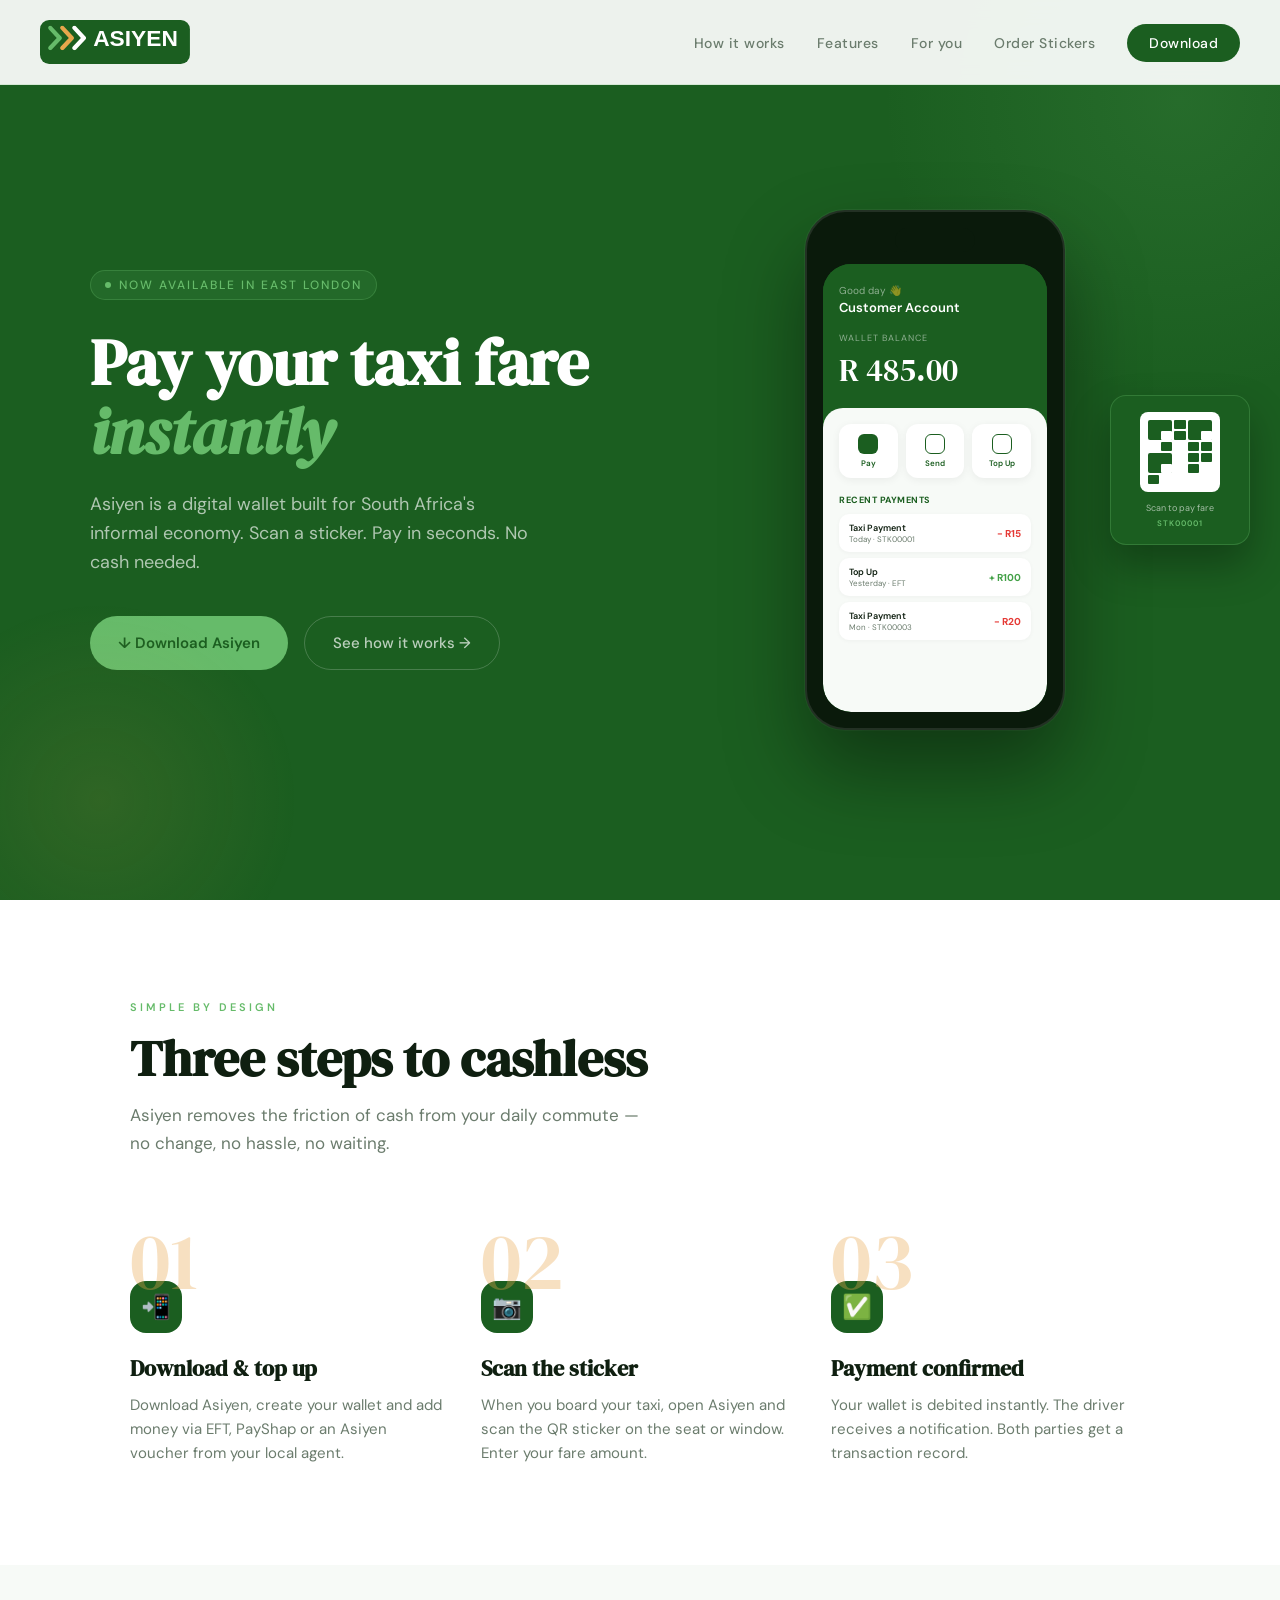
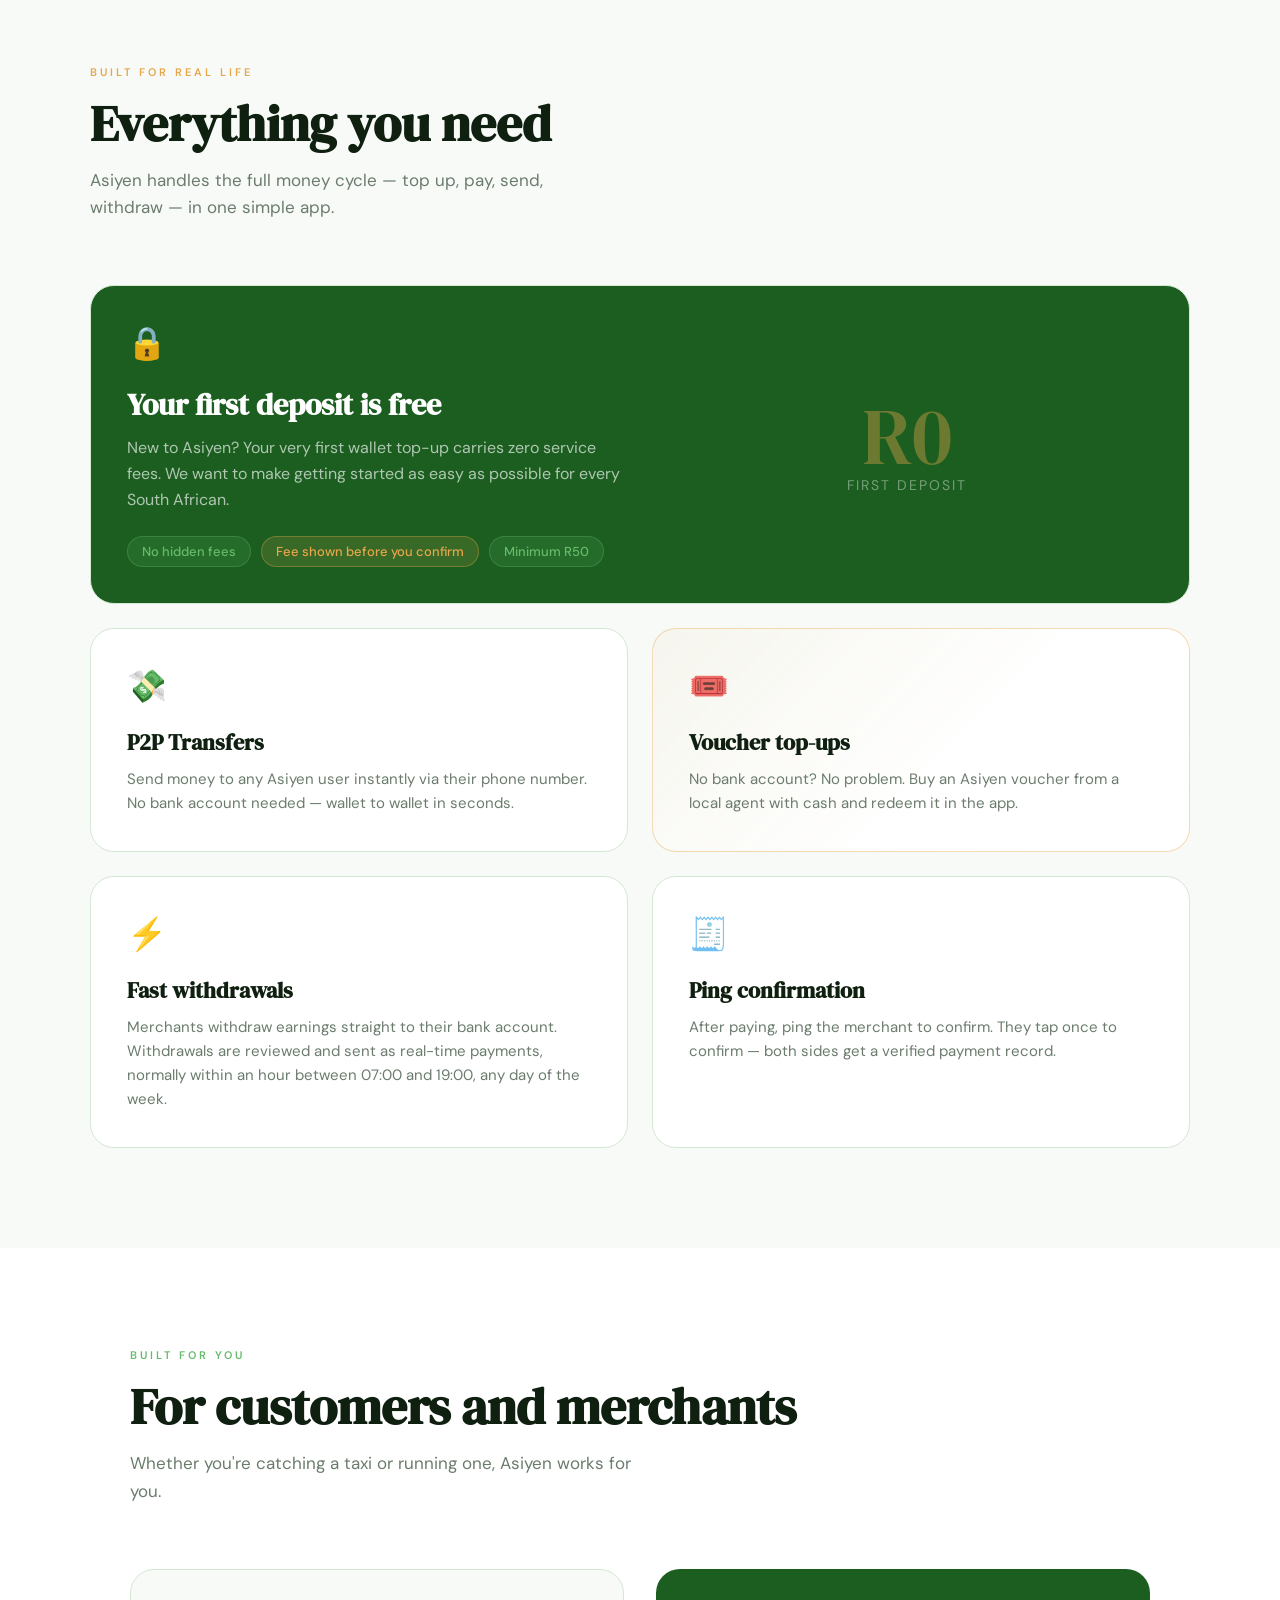
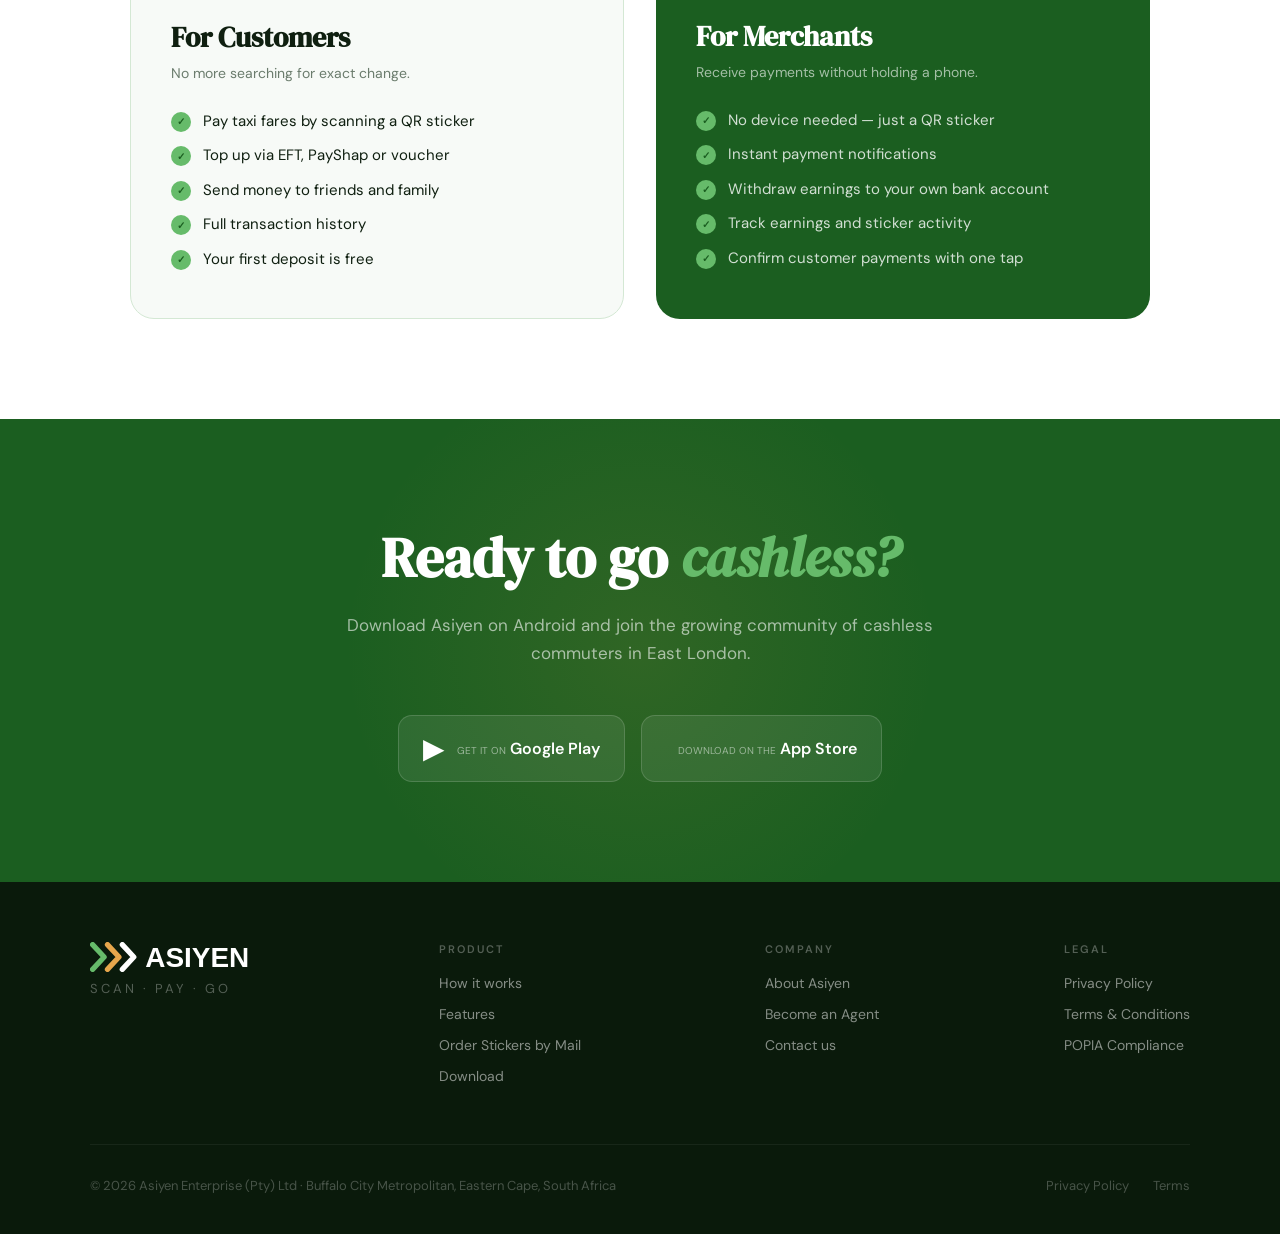
==== index.html @ 2a474d5e "Site logo matches the sticker and app Open round-capped chevrons in light green, gold, white, then A" ====
<!DOCTYPE html>
<html lang="en">
<head>
  <meta charset="UTF-8"/>
  <meta name="viewport" content="width=device-width, initial-scale=1.0"/>
  <title>Asiyen — Scan. Pay. Go.</title>
  <meta name="description" content="Asiyen is a digital wallet for South Africa's informal economy. Pay your taxi fare instantly by scanning a QR sticker. No cash needed."/>
  <link rel="preconnect" href="https://fonts.googleapis.com"/>
  <link href="https://fonts.googleapis.com/css2?family=DM+Serif+Display:ital@0;1&family=DM+Sans:wght@300;400;500;600&display=swap" rel="stylesheet"/>
  <style>
    :root {
      --dark: #1B5E20;
      --light: #66BB6A;
      --gold: #E7A64C;
      --white: #ffffff;
      --off: #f7faf7;
      --ink: #0f1f10;
      --muted: #6b7c6d;
      --border: #d4e8d4;
    }

    *, *::before, *::after { box-sizing: border-box; margin: 0; padding: 0; }

    html { scroll-behavior: smooth; }

    body {
      font-family: 'DM Sans', sans-serif;
      background: var(--white);
      color: var(--ink);
      overflow-x: hidden;
    }

    nav {
      position: fixed;
      top: 0; left: 0; right: 0;
      z-index: 100;
      padding: 20px 40px;
      display: flex;
      align-items: center;
      justify-content: space-between;
      background: rgba(255,255,255,0.92);
      backdrop-filter: blur(12px);
      border-bottom: 1px solid var(--border);
    }

    .nav-logo {
      display: flex;
      align-items: center;
      gap: 12px;
      text-decoration: none;
    }

    /* The Asiyen mark (#asiyen-mark below), drawn to the sticker's
       proportions in units of cap height x100: stroke 26.1, chevron 123.6
       high, arm 57.7, step 74.2, gap 57; light green, gold, white; bold,
       no letter spacing. The same numbers as the app's AsiyenWordmark
       (lib/widgets/asiyen_wordmark.dart): change all three together. On the
       white nav it sits on the sticker's dark green. */
    .nav-mark {
      height: 44px;
      width: auto;
      display: block;
    }

    .footer-mark {
      height: 30px;
      width: auto;
      display: block;
      margin-bottom: 4px;
    }

    .nav-links {
      display: flex;
      gap: 32px;
      list-style: none;
    }

    .nav-links a {
      text-decoration: none;
      color: var(--muted);
      font-size: 14px;
      font-weight: 500;
      letter-spacing: 0.5px;
      transition: color 0.2s;
    }

    .nav-links a:hover { color: var(--dark); }

    .nav-cta {
      background: var(--dark);
      color: var(--white) !important;
      padding: 10px 22px;
      border-radius: 100px;
      font-weight: 500 !important;
    }

    .nav-cta:hover { background: var(--light); color: var(--dark) !important; }

    .hero {
      min-height: 100vh;
      display: flex;
      align-items: center;
      padding: 120px 40px 80px;
      background: var(--dark);
      position: relative;
      overflow: hidden;
    }

    .hero::before {
      content: '';
      position: absolute;
      top: -200px; right: -200px;
      width: 600px; height: 600px;
      border-radius: 50%;
      background: radial-gradient(circle, rgba(102,187,106,0.15) 0%, transparent 70%);
      pointer-events: none;
    }

    .hero::after {
      content: '';
      position: absolute;
      bottom: -100px; left: -100px;
      width: 400px; height: 400px;
      border-radius: 50%;
      background: radial-gradient(circle, rgba(231,166,76,0.10) 0%, transparent 70%);
      pointer-events: none;
    }

    .hero-inner {
      max-width: 1100px;
      margin: 0 auto;
      display: grid;
      grid-template-columns: 1fr 1fr;
      gap: 80px;
      align-items: center;
    }

    .hero-tag {
      display: inline-flex;
      align-items: center;
      gap: 8px;
      background: rgba(102,187,106,0.12);
      border: 1px solid rgba(102,187,106,0.3);
      padding: 6px 14px;
      border-radius: 100px;
      font-size: 12px;
      font-weight: 500;
      letter-spacing: 2px;
      color: var(--light);
      margin-bottom: 28px;
      text-transform: uppercase;
    }

    .hero-tag::before {
      content: '';
      width: 6px; height: 6px;
      border-radius: 50%;
      background: var(--light);
      animation: pulse 2s infinite;
    }

    @keyframes pulse {
      0%, 100% { opacity: 1; transform: scale(1); }
      50% { opacity: 0.5; transform: scale(0.8); }
    }

    .hero h1 {
      font-family: 'DM Serif Display', serif;
      font-size: clamp(42px, 5vw, 68px);
      line-height: 1.08;
      color: var(--white);
      margin-bottom: 24px;
    }

    .hero h1 em {
      font-style: italic;
      color: var(--light);
    }

    .hero-sub {
      font-size: 18px;
      line-height: 1.6;
      color: rgba(255,255,255,0.65);
      margin-bottom: 40px;
      max-width: 440px;
    }

    .hero-actions {
      display: flex;
      gap: 16px;
      flex-wrap: wrap;
    }

    .btn-primary {
      display: inline-flex;
      align-items: center;
      gap: 10px;
      background: var(--light);
      color: var(--dark);
      padding: 16px 28px;
      border-radius: 100px;
      font-weight: 600;
      font-size: 15px;
      text-decoration: none;
      transition: transform 0.2s, box-shadow 0.2s;
    }

    .btn-primary:hover {
      transform: translateY(-2px);
      box-shadow: 0 8px 24px rgba(102,187,106,0.3);
    }

    .btn-secondary {
      display: inline-flex;
      align-items: center;
      gap: 10px;
      background: transparent;
      color: rgba(255,255,255,0.7);
      padding: 16px 28px;
      border-radius: 100px;
      font-weight: 500;
      font-size: 15px;
      text-decoration: none;
      border: 1px solid rgba(255,255,255,0.2);
      transition: border-color 0.2s, color 0.2s;
    }

    .btn-secondary:hover {
      border-color: rgba(255,255,255,0.5);
      color: white;
    }

    .hero-visual {
      display: flex;
      justify-content: center;
      align-items: center;
      position: relative;
    }

    .phone-frame {
      width: 260px;
      height: 520px;
      background: #0a1a0b;
      border-radius: 40px;
      border: 2px solid rgba(255,255,255,0.1);
      padding: 16px;
      position: relative;
      box-shadow: 0 40px 80px rgba(0,0,0,0.4), 0 0 0 1px rgba(255,255,255,0.05);
    }

    .phone-notch {
      width: 80px; height: 24px;
      background: #0a1a0b;
      border-radius: 12px;
      margin: 0 auto 12px;
    }

    .phone-screen {
      background: var(--dark);
      border-radius: 28px;
      height: calc(100% - 36px);
      overflow: hidden;
      display: flex;
      flex-direction: column;
    }

    .phone-header {
      background: var(--dark);
      padding: 20px 16px 16px;
    }

    .phone-greeting {
      font-size: 10px;
      color: rgba(255,255,255,0.5);
      margin-bottom: 2px;
    }

    .phone-name {
      font-size: 13px;
      color: white;
      font-weight: 600;
      margin-bottom: 16px;
    }

    .phone-balance-label {
      font-size: 9px;
      color: rgba(255,255,255,0.5);
      letter-spacing: 1px;
      margin-bottom: 4px;
    }

    .phone-balance {
      font-family: 'DM Serif Display', serif;
      font-size: 32px;
      color: white;
    }

    .phone-body {
      flex: 1;
      background: #f7faf7;
      padding: 16px;
      border-radius: 20px 20px 28px 28px;
    }

    .phone-buttons {
      display: grid;
      grid-template-columns: 1fr 1fr 1fr;
      gap: 8px;
      margin-bottom: 16px;
    }

    .phone-btn {
      background: white;
      border-radius: 12px;
      padding: 10px 6px;
      text-align: center;
      font-size: 8px;
      font-weight: 600;
      color: var(--dark);
      box-shadow: 0 2px 8px rgba(0,0,0,0.06);
    }

    .phone-btn-icon {
      width: 20px; height: 20px;
      background: var(--dark);
      border-radius: 6px;
      margin: 0 auto 4px;
    }

    .phone-btn:first-child .phone-btn-icon { background: var(--dark); }
    .phone-btn:not(:first-child) .phone-btn-icon { background: white; border: 1.5px solid var(--dark); }

    .phone-tx-label {
      font-size: 9px;
      font-weight: 700;
      color: var(--dark);
      margin-bottom: 8px;
      letter-spacing: 0.5px;
    }

    .phone-tx {
      background: white;
      border-radius: 10px;
      padding: 8px 10px;
      display: flex;
      justify-content: space-between;
      align-items: center;
      margin-bottom: 6px;
      box-shadow: 0 1px 4px rgba(0,0,0,0.04);
    }

    .phone-tx-info { font-size: 8px; color: var(--muted); }
    .phone-tx-name { font-size: 9px; font-weight: 600; color: var(--ink); }
    .phone-tx-amount { font-size: 10px; font-weight: 700; }
    .phone-tx-amount.neg { color: #e53935; }
    .phone-tx-amount.pos { color: #43a047; }

    .sticker-card {
      position: absolute;
      right: -60px;
      top: 50%;
      transform: translateY(-50%);
      background: var(--dark);
      border-radius: 16px;
      padding: 16px;
      width: 140px;
      box-shadow: 0 20px 40px rgba(0,0,0,0.3);
      border: 1px solid rgba(102,187,106,0.3);
    }

    .sticker-qr {
      width: 80px; height: 80px;
      background: white;
      border-radius: 8px;
      margin: 0 auto 10px;
      display: grid;
      grid-template-columns: repeat(5,1fr);
      gap: 2px;
      padding: 8px;
    }

    .qr-cell {
      border-radius: 1px;
    }

    .sticker-label {
      font-size: 9px;
      color: rgba(255,255,255,0.6);
      text-align: center;
      margin-bottom: 4px;
    }

    .sticker-serial {
      font-size: 8px;
      color: var(--light);
      text-align: center;
      font-weight: 600;
      letter-spacing: 1px;
    }

    .section {
      padding: 100px 40px;
      max-width: 1100px;
      margin: 0 auto;
    }

    .section-tag {
      font-size: 11px;
      font-weight: 600;
      letter-spacing: 3px;
      text-transform: uppercase;
      color: var(--light);
      margin-bottom: 16px;
    }

    .section-tag.gold { color: var(--gold); }

    .section-title {
      font-family: 'DM Serif Display', serif;
      font-size: clamp(32px, 4vw, 52px);
      line-height: 1.1;
      color: var(--ink);
      margin-bottom: 16px;
    }

    .section-sub {
      font-size: 17px;
      color: var(--muted);
      max-width: 520px;
      line-height: 1.6;
      margin-bottom: 64px;
    }

    .steps {
      display: grid;
      grid-template-columns: repeat(3, 1fr);
      gap: 32px;
    }

    .step {
      position: relative;
    }

    .step-number {
      font-family: 'DM Serif Display', serif;
      font-size: 80px;
      color: rgba(231,166,76,0.35);
      line-height: 1;
      margin-bottom: -20px;
    }

    .step-icon {
      width: 52px; height: 52px;
      background: var(--dark);
      border-radius: 16px;
      display: flex;
      align-items: center;
      justify-content: center;
      margin-bottom: 20px;
      font-size: 24px;
    }

    .step h3 {
      font-family: 'DM Serif Display', serif;
      font-size: 22px;
      color: var(--ink);
      margin-bottom: 10px;
    }

    .step p {
      font-size: 15px;
      color: var(--muted);
      line-height: 1.6;
    }

    .features-section {
      background: var(--off);
      padding: 100px 40px;
    }

    .features-inner {
      max-width: 1100px;
      margin: 0 auto;
    }

    .features-grid {
      display: grid;
      grid-template-columns: 1fr 1fr;
      gap: 24px;
    }

    .feature-card {
      background: white;
      border-radius: 24px;
      padding: 36px;
      border: 1px solid var(--border);
      transition: transform 0.2s, box-shadow 0.2s;
    }

    .feature-card:hover {
      transform: translateY(-4px);
      box-shadow: 0 12px 32px rgba(27,94,32,0.1);
    }

    .feature-card.warm {
      border-color: rgba(231,166,76,0.4);
      background: linear-gradient(135deg, rgba(231,166,76,0.05), white 60%);
    }

    .feature-card.large {
      grid-column: span 2;
      background: var(--dark);
      color: white;
      display: grid;
      grid-template-columns: 1fr 1fr;
      gap: 40px;
      align-items: center;
    }

    .feature-icon {
      font-size: 32px;
      margin-bottom: 20px;
    }

    .feature-card h3 {
      font-family: 'DM Serif Display', serif;
      font-size: 22px;
      margin-bottom: 10px;
      color: var(--ink);
    }

    .feature-card.large h3 { color: white; font-size: 30px; }

    .feature-card p {
      font-size: 15px;
      color: var(--muted);
      line-height: 1.6;
    }

    .feature-card.large p { color: rgba(255,255,255,0.65); font-size: 16px; }

    .feature-pills {
      display: flex;
      flex-wrap: wrap;
      gap: 10px;
      margin-top: 24px;
    }

    .pill {
      background: rgba(102,187,106,0.15);
      border: 1px solid rgba(102,187,106,0.3);
      color: var(--light);
      padding: 6px 14px;
      border-radius: 100px;
      font-size: 13px;
      font-weight: 500;
    }

    .pill.gold {
      background: rgba(231,166,76,0.15);
      border: 1px solid rgba(231,166,76,0.35);
      color: var(--gold);
    }

    .who-section {
      padding: 100px 40px;
      max-width: 1100px;
      margin: 0 auto;
    }

    .who-grid {
      display: grid;
      grid-template-columns: 1fr 1fr;
      gap: 32px;
    }

    .who-card {
      border-radius: 24px;
      padding: 48px 40px;
      position: relative;
      overflow: hidden;
    }

    .who-card.customer {
      background: var(--off);
      border: 1px solid var(--border);
    }

    .who-card.merchant {
      background: var(--dark);
      color: white;
    }

    .who-card h3 {
      font-family: 'DM Serif Display', serif;
      font-size: 28px;
      margin-bottom: 8px;
    }

    .who-card.customer h3 { color: var(--ink); }
    .who-card.merchant h3 { color: white; }

    .who-card .who-sub {
      font-size: 14px;
      margin-bottom: 28px;
    }

    .who-card.customer .who-sub { color: var(--muted); }
    .who-card.merchant .who-sub { color: rgba(255,255,255,0.6); }

    .who-list {
      list-style: none;
      display: flex;
      flex-direction: column;
      gap: 12px;
    }

    .who-list li {
      display: flex;
      align-items: flex-start;
      gap: 12px;
      font-size: 15px;
      line-height: 1.5;
    }

    .who-card.customer .who-list li { color: var(--ink); }
    .who-card.merchant .who-list li { color: rgba(255,255,255,0.8); }

    .check {
      width: 20px; height: 20px;
      background: var(--light);
      border-radius: 50%;
      display: flex;
      align-items: center;
      justify-content: center;
      flex-shrink: 0;
      margin-top: 2px;
      font-size: 10px;
      color: var(--dark);
      font-weight: 700;
    }

    .download-section {
      background: var(--dark);
      padding: 100px 40px;
      text-align: center;
      position: relative;
      overflow: hidden;
    }

    .download-section::before {
      content: '';
      position: absolute;
      top: 50%; left: 50%;
      transform: translate(-50%, -50%);
      width: 600px; height: 600px;
      border-radius: 50%;
      background: radial-gradient(circle, rgba(231,166,76,0.10) 0%, transparent 70%);
    }

    .download-inner {
      position: relative;
      max-width: 600px;
      margin: 0 auto;
    }

    .download-section h2 {
      font-family: 'DM Serif Display', serif;
      font-size: clamp(36px, 5vw, 56px);
      color: white;
      margin-bottom: 16px;
    }

    .download-section h2 em {
      font-style: italic;
      color: var(--light);
    }

    .download-section p {
      font-size: 17px;
      color: rgba(255,255,255,0.6);
      margin-bottom: 48px;
      line-height: 1.6;
    }

    .store-buttons {
      display: flex;
      gap: 16px;
      justify-content: center;
      flex-wrap: wrap;
    }

    .store-btn {
      display: inline-flex;
      align-items: center;
      gap: 12px;
      background: rgba(255,255,255,0.08);
      border: 1px solid rgba(255,255,255,0.15);
      color: white;
      padding: 14px 24px;
      border-radius: 14px;
      text-decoration: none;
      transition: background 0.2s;
    }

    .store-btn:hover { background: rgba(255,255,255,0.15); }

    .store-btn-text { text-align: left; }
    .store-btn-small { font-size: 10px; color: rgba(255,255,255,0.5); }
    .store-btn-name { font-size: 16px; font-weight: 600; }
    .store-btn-icon { font-size: 28px; }

    footer {
      background: #0a1a0b;
      padding: 60px 40px 40px;
    }

    .footer-inner {
      max-width: 1100px;
      margin: 0 auto;
    }

    .footer-top {
      display: flex;
      justify-content: space-between;
      align-items: flex-start;
      margin-bottom: 48px;
      flex-wrap: wrap;
      gap: 40px;
    }


    .footer-tagline {
      font-size: 13px;
      color: rgba(255,255,255,0.3);
      margin-top: 8px;
      letter-spacing: 3px;
    }

    .footer-links h4 {
      font-size: 11px;
      font-weight: 600;
      letter-spacing: 2px;
      text-transform: uppercase;
      color: rgba(255,255,255,0.3);
      margin-bottom: 16px;
    }

    .footer-links ul { list-style: none; }
    .footer-links li { margin-bottom: 10px; }
    .footer-links a {
      color: rgba(255,255,255,0.5);
      text-decoration: none;
      font-size: 14px;
      transition: color 0.2s;
    }
    .footer-links a:hover { color: var(--light); }

    .footer-bottom {
      border-top: 1px solid rgba(255,255,255,0.06);
      padding-top: 32px;
      display: flex;
      justify-content: space-between;
      align-items: center;
      flex-wrap: wrap;
      gap: 16px;
    }

    .footer-copy {
      font-size: 13px;
      color: rgba(255,255,255,0.25);
    }

    .footer-legal {
      display: flex;
      gap: 24px;
    }

    .footer-legal a {
      font-size: 13px;
      color: rgba(255,255,255,0.25);
      text-decoration: none;
      transition: color 0.2s;
    }

    .footer-legal a:hover { color: var(--light); }

    .qty-btn {
      padding: 8px 16px;
      border: 1px solid var(--dark);
      background: white;
      color: var(--dark);
      border-radius: 100px;
      font-size: 13px;
      font-weight: 600;
      cursor: pointer;
      font-family: 'DM Sans', sans-serif;
      transition: background 0.2s;
    }
    .qty-btn:hover { background: var(--off); }

    .privacy-page, .sub-page {
      display: none;
      padding: 120px 40px 80px;
      max-width: 760px;
      margin: 0 auto;
    }

    .privacy-page.active, .sub-page.active { display: block; }
    .main-page { display: block; }
    .main-page.hidden { display: none; }

    .privacy-page h1, .sub-page h1 {
      font-family: 'DM Serif Display', serif;
      font-size: 42px;
      color: var(--ink);
      margin-bottom: 8px;
    }

    .privacy-date {
      font-size: 13px;
      color: var(--muted);
      margin-bottom: 48px;
    }

    .privacy-page h2, .sub-page h2 {
      font-family: 'DM Serif Display', serif;
      font-size: 22px;
      color: var(--ink);
      margin: 36px 0 12px;
    }

    .privacy-page p, .privacy-page li, .sub-page p, .sub-page li {
      font-size: 16px;
      color: var(--muted);
      line-height: 1.8;
      margin-bottom: 12px;
    }

    .privacy-page ul, .sub-page ul { padding-left: 20px; }

    @media (max-width: 768px) {
      nav { padding: 16px 20px; }
      .nav-links { display: none; }
      .hero { padding: 100px 20px 60px; }
      .hero-inner { grid-template-columns: 1fr; gap: 48px; }
      .hero-visual { display: none; }
      .section { padding: 60px 20px; }
      .steps { grid-template-columns: 1fr; }
      .features-section { padding: 60px 20px; }
      .features-grid { grid-template-columns: 1fr; }
      .feature-card.large { grid-column: span 1; grid-template-columns: 1fr; }
      .who-section { padding: 60px 20px; }
      .who-grid { grid-template-columns: 1fr; }
      .download-section { padding: 60px 20px; }
      footer { padding: 40px 20px; }
      .footer-top { flex-direction: column; }
      .footer-bottom { flex-direction: column; text-align: center; }
    }

    @keyframes fadeUp {
      from { opacity: 0; transform: translateY(24px); }
      to { opacity: 1; transform: translateY(0); }
    }

    .hero-tag { animation: fadeUp 0.6s ease both; }
    .hero h1 { animation: fadeUp 0.6s 0.1s ease both; }
    .hero-sub { animation: fadeUp 0.6s 0.2s ease both; }
    .hero-actions { animation: fadeUp 0.6s 0.3s ease both; }
    .hero-visual { animation: fadeUp 0.8s 0.4s ease both; }
  </style>
</head>
<body>

<!-- The Asiyen mark, defined once (see the .nav-mark comment). -->
<svg width="0" height="0" style="position:absolute" aria-hidden="true">
  <symbol id="asiyen-mark" viewBox="0 -25 820 150">
    <g fill="none" stroke-width="26.1" stroke-linecap="round" stroke-linejoin="round">
      <polyline points="13.05,-11.8 70.75,50 13.05,111.8" stroke="#66BB6A"/>
      <polyline points="87.25,-11.8 144.95,50 87.25,111.8" stroke="#E7A64C"/>
      <polyline points="161.45,-11.8 219.15,50 161.45,111.8" stroke="#FFFFFF"/>
    </g>
    <text x="276.15" y="100" fill="#FFFFFF" font-family="Arial, 'Liberation Sans', Helvetica, sans-serif" font-weight="700" font-size="139.66">ASIYEN</text>
  </symbol>
</svg>

<nav>
  <a href="#" class="nav-logo" onclick="showMain()" aria-label="Asiyen home">
    <svg class="nav-mark" viewBox="-50 -60 920 270" xmlns="http://www.w3.org/2000/svg" role="img" aria-label="Asiyen">
      <rect x="-50" y="-60" width="920" height="270" rx="56" fill="#1B5E20"/>
      <use href="#asiyen-mark" x="0" y="-25" width="820" height="150"/>
    </svg>
  </a>
  <ul class="nav-links">
    <li><a href="#how">How it works</a></li>
    <li><a href="#features">Features</a></li>
    <li><a href="#who">For you</a></li>
    <li><a href="#" onclick="showOrder(); return false;">Order Stickers</a></li>
    <li><a href="#download" class="nav-cta">Download</a></li>
  </ul>
</nav>

<div class="main-page" id="mainPage">

  <section class="hero">
    <div class="hero-inner">
      <div class="hero-content">
        <div class="hero-tag">Now available in East London</div>
        <h1>Pay your taxi fare <em>instantly</em></h1>
        <p class="hero-sub">Asiyen is a digital wallet built for South Africa's informal economy. Scan a sticker. Pay in seconds. No cash needed.</p>
        <div class="hero-actions">
          <a href="#download" class="btn-primary">
            ↓ Download Asiyen
          </a>
          <a href="#how" class="btn-secondary">
            See how it works →
          </a>
        </div>
      </div>
      <div class="hero-visual">
        <div class="phone-frame">
          <div class="phone-notch"></div>
          <div class="phone-screen">
            <div class="phone-header">
              <div class="phone-greeting">Good day 👋</div>
              <div class="phone-name">Customer Account</div>
              <div class="phone-balance-label">WALLET BALANCE</div>
              <div class="phone-balance">R 485.00</div>
            </div>
            <div class="phone-body">
              <div class="phone-buttons">
                <div class="phone-btn">
                  <div class="phone-btn-icon"></div>
                  Pay
                </div>
                <div class="phone-btn">
                  <div class="phone-btn-icon"></div>
                  Send
                </div>
                <div class="phone-btn">
                  <div class="phone-btn-icon"></div>
                  Top Up
                </div>
              </div>
              <div class="phone-tx-label">RECENT PAYMENTS</div>
              <div class="phone-tx">
                <div>
                  <div class="phone-tx-name">Taxi Payment</div>
                  <div class="phone-tx-info">Today · STK00001</div>
                </div>
                <div class="phone-tx-amount neg">- R15</div>
              </div>
              <div class="phone-tx">
                <div>
                  <div class="phone-tx-name">Top Up</div>
                  <div class="phone-tx-info">Yesterday · EFT</div>
                </div>
                <div class="phone-tx-amount pos">+ R100</div>
              </div>
              <div class="phone-tx">
                <div>
                  <div class="phone-tx-name">Taxi Payment</div>
                  <div class="phone-tx-info">Mon · STK00003</div>
                </div>
                <div class="phone-tx-amount neg">- R20</div>
              </div>
            </div>
          </div>
        </div>
        <div class="sticker-card">
          <div class="sticker-qr">
            <div class="qr-cell" style="background:#1B5E20;grid-column:1/3;grid-row:1/3;border-radius:2px;"></div>
            <div class="qr-cell" style="background:white;grid-column:2;grid-row:2;"></div>
            <div class="qr-cell" style="background:#1B5E20;"></div>
            <div class="qr-cell" style="background:#1B5E20;"></div>
            <div class="qr-cell" style="background:white;"></div>
            <div class="qr-cell" style="background:#1B5E20;"></div>
            <div class="qr-cell" style="background:white;"></div>
            <div class="qr-cell" style="background:#1B5E20;"></div>
            <div class="qr-cell" style="background:#1B5E20;grid-column:4/6;grid-row:1/3;border-radius:2px;"></div>
            <div class="qr-cell" style="background:white;grid-column:5;grid-row:2;"></div>
            <div class="qr-cell" style="background:#1B5E20;"></div>
            <div class="qr-cell" style="background:white;"></div>
            <div class="qr-cell" style="background:#1B5E20;"></div>
            <div class="qr-cell" style="background:#1B5E20;"></div>
            <div class="qr-cell" style="background:white;"></div>
            <div class="qr-cell" style="background:#1B5E20;grid-column:1/3;grid-row:4/6;border-radius:2px;"></div>
            <div class="qr-cell" style="background:white;grid-column:2;grid-row:5;"></div>
            <div class="qr-cell" style="background:#1B5E20;"></div>
            <div class="qr-cell" style="background:white;"></div>
            <div class="qr-cell" style="background:#1B5E20;"></div>
          </div>
          <div class="sticker-label">Scan to pay fare</div>
          <div class="sticker-serial">STK00001</div>
        </div>
      </div>
    </div>
  </section>

  <section id="how">
    <div class="section">
      <div class="section-tag">Simple by design</div>
      <h2 class="section-title">Three steps to cashless</h2>
      <p class="section-sub">Asiyen removes the friction of cash from your daily commute — no change, no hassle, no waiting.</p>
      <div class="steps">
        <div class="step">
          <div class="step-number">01</div>
          <div class="step-icon">📲</div>
          <h3>Download &amp; top up</h3>
          <p>Download Asiyen, create your wallet and add money via EFT, PayShap or an Asiyen voucher from your local agent.</p>
        </div>
        <div class="step">
          <div class="step-number">02</div>
          <div class="step-icon">📷</div>
          <h3>Scan the sticker</h3>
          <p>When you board your taxi, open Asiyen and scan the QR sticker on the seat or window. Enter your fare amount.</p>
        </div>
        <div class="step">
          <div class="step-number">03</div>
          <div class="step-icon">✅</div>
          <h3>Payment confirmed</h3>
          <p>Your wallet is debited instantly. The driver receives a notification. Both parties get a transaction record.</p>
        </div>
      </div>
    </div>
  </section>

  <section id="features" class="features-section">
    <div class="features-inner">
      <div class="section-tag gold">Built for real life</div>
      <h2 class="section-title">Everything you need</h2>
      <p class="section-sub">Asiyen handles the full money cycle — top up, pay, send, withdraw — in one simple app.</p>
      <div class="features-grid">
        <div class="feature-card large">
          <div>
            <div class="feature-icon">🔒</div>
            <h3>Your first deposit is free</h3>
            <p>New to Asiyen? Your very first wallet top-up carries zero service fees. We want to make getting started as easy as possible for every South African.</p>
            <div class="feature-pills">
              <span class="pill">No hidden fees</span>
              <span class="pill gold">Fee shown before you confirm</span>
              <span class="pill">Minimum R50</span>
            </div>
          </div>
          <div style="text-align:center;">
            <div style="font-family:'DM Serif Display',serif; font-size:80px; color:rgba(231,166,76,0.4); line-height:1;">R0</div>
            <div style="font-size:14px; color:rgba(255,255,255,0.4); letter-spacing:2px;">FIRST DEPOSIT</div>
          </div>
        </div>
        <div class="feature-card">
          <div class="feature-icon">💸</div>
          <h3>P2P Transfers</h3>
          <p>Send money to any Asiyen user instantly via their phone number. No bank account needed — wallet to wallet in seconds.</p>
        </div>
        <div class="feature-card warm">
          <div class="feature-icon">🎟️</div>
          <h3>Voucher top-ups</h3>
          <p>No bank account? No problem. Buy an Asiyen voucher from a local agent with cash and redeem it in the app.</p>
        </div>
        <div class="feature-card">
          <div class="feature-icon">⚡</div>
          <h3>Fast withdrawals</h3>
          <p>Merchants withdraw earnings straight to their bank account. Withdrawals are reviewed and sent as real-time payments, normally within an hour between 07:00 and 19:00, any day of the week.</p>
        </div>
        <div class="feature-card">
          <div class="feature-icon">🧾</div>
          <h3>Ping confirmation</h3>
          <p>After paying, ping the merchant to confirm. They tap once to confirm — both sides get a verified payment record.</p>
        </div>
      </div>
    </div>
  </section>

  <section id="who" class="who-section">
    <div class="section-tag">Built for you</div>
    <h2 class="section-title">For customers and merchants</h2>
    <p class="section-sub">Whether you're catching a taxi or running one, Asiyen works for you.</p>
    <div class="who-grid">
      <div class="who-card customer">
        <h3>For Customers</h3>
        <p class="who-sub">No more searching for exact change.</p>
        <ul class="who-list">
          <li><span class="check">✓</span> Pay taxi fares by scanning a QR sticker</li>
          <li><span class="check">✓</span> Top up via EFT, PayShap or voucher</li>
          <li><span class="check">✓</span> Send money to friends and family</li>
          <li><span class="check">✓</span> Full transaction history</li>
          <li><span class="check">✓</span> Your first deposit is free</li>
        </ul>
      </div>
      <div class="who-card merchant">
        <h3>For Merchants</h3>
        <p class="who-sub">Receive payments without holding a phone.</p>
        <ul class="who-list">
          <li><span class="check">✓</span> No device needed — just a QR sticker</li>
          <li><span class="check">✓</span> Instant payment notifications</li>
          <li><span class="check">✓</span> Withdraw earnings to your own bank account</li>
          <li><span class="check">✓</span> Track earnings and sticker activity</li>
          <li><span class="check">✓</span> Confirm customer payments with one tap</li>
        </ul>
      </div>
    </div>
  </section>

  <section id="download" class="download-section">
    <div class="download-inner">
      <h2>Ready to go <em>cashless?</em></h2>
      <p>Download Asiyen on Android and join the growing community of cashless commuters in East London.</p>
      <div class="store-buttons">
        <a href="#" class="store-btn">
          <span class="store-btn-icon">▶</span>
          <span class="store-btn-text">
            <span class="store-btn-small">GET IT ON</span>
            <span class="store-btn-name">Google Play</span>
          </span>
        </a>
        <a href="#" class="store-btn">
          <span class="store-btn-icon"></span>
          <span class="store-btn-text">
            <span class="store-btn-small">DOWNLOAD ON THE</span>
            <span class="store-btn-name">App Store</span>
          </span>
        </a>
      </div>
    </div>
  </section>

  <footer>
    <div class="footer-inner">
      <div class="footer-top">
        <div class="footer-brand">
          <svg class="footer-mark" viewBox="0 -25 820 150" xmlns="http://www.w3.org/2000/svg" role="img" aria-label="Asiyen">
            <use href="#asiyen-mark" x="0" y="-25" width="820" height="150"/>
          </svg>
          <div class="footer-tagline">SCAN · PAY · GO</div>
        </div>
        <div class="footer-links">
          <h4>Product</h4>
          <ul>
            <li><a href="#how">How it works</a></li>
            <li><a href="#features">Features</a></li>
            <li><a href="#" onclick="showOrder(); return false;">Order Stickers by Mail</a></li>
            <li><a href="#download">Download</a></li>
          </ul>
        </div>
        <div class="footer-links">
          <h4>Company</h4>
          <ul>
            <li><a href="#how">About Asiyen</a></li>
            <li><a href="mailto:admin@asiyen.com?subject=Becoming%20an%20Asiyen%20Agent">Become an Agent</a></li>
            <li><a href="mailto:admin@asiyen.com">Contact us</a></li>
          </ul>
        </div>
        <div class="footer-links">
          <h4>Legal</h4>
          <ul>
            <li><a href="#" onclick="showPrivacy(); return false;">Privacy Policy</a></li>
            <li><a href="#" onclick="showTerms(); return false;">Terms &amp; Conditions</a></li>
            <li><a href="#" onclick="showPrivacy(); return false;">POPIA Compliance</a></li>
          </ul>
        </div>
      </div>
      <div class="footer-bottom">
        <div class="footer-copy">© 2026 Asiyen Enterprise (Pty) Ltd · Buffalo City Metropolitan, Eastern Cape, South Africa</div>
        <div class="footer-legal">
          <a href="#" onclick="showPrivacy(); return false;">Privacy Policy</a>
          <a href="#" onclick="showTerms(); return false;">Terms</a>
        </div>
      </div>
    </div>
  </footer>

</div>

<div class="privacy-page" id="privacyPage">
  <a href="#" onclick="showMain(); return false;" style="display:inline-flex;align-items:center;gap:8px;color:var(--dark);text-decoration:none;font-weight:500;margin-bottom:40px;">← Back to Asiyen</a>
  <h1>Privacy Policy</h1>
  <p class="privacy-date">Last updated: October 2026</p>

  <p>Asiyen Enterprise (Pty) Ltd ("Asiyen", "we", "us") is committed to protecting your personal information in accordance with the Protection of Personal Information Act, 2013 (POPIA).</p>

  <p>This policy explains what information we collect, why we collect it, who we share it with, and what rights you have. It covers the Asiyen mobile application and this website.</p>

  <h2>Information We Collect</h2>

  <p><strong>When you open an account</strong></p>
  <ul>
    <li>Your mobile number — used to create your account and to verify you by one-time password (OTP)</li>
    <li>Your name and date of birth</li>
    <li>The display name you choose. Other Asiyen users see this name, followed by the first letter of your surname (for example &ldquo;Bra T · M.&rdquo;), instead of your full name.</li>
    <li>Device information and the internet (IP) address you connect from — used for security and fraud prevention, and shown to you in your account's security activity</li>
  </ul>

  <p><strong>When you verify your identity</strong></p>
  <p>Verification is required before you can hold a balance above R1 000, deposit more than R2 000 in any 30-day period, or withdraw more than R1 000 at once. To verify you, we collect:</p>
  <ul>
    <li>Your identity document type and number (South African ID or passport)</li>
    <li>A photograph of your identity document</li>
    <li>A photograph of yourself, to confirm the document belongs to you</li>
  </ul>
  <p>Once you are verified, we send your identity number to our payment provider, Ozow, each time you top up your wallet. Ozow uses it to confirm that the bank account paying in belongs to you. If you are not verified, we do not send it.</p>

  <p><strong>When you are paid out (Merchant and Agent accounts only)</strong></p>
  <ul>
    <li>Your bank, your branch code, and your bank account number</li>
  </ul>
  <p>Customer accounts cannot withdraw to a bank account, and we do not collect banking details from them, except to return your balance when you close your account (see below). How we handle these details is set out separately below.</p>

  <p><strong>Withdrawing money as a Customer</strong></p>
  <p>Withdrawals to a bank account are available to Merchant and Agent accounts only. A Customer account can spend its wallet balance on fares, transfers, vouchers, airtime and data, but cannot pay it out to a bank.</p>
  <p>This does not mean your money is locked in. If you decide to close your Customer account while there is still money in your wallet, contact us at <strong>admin@asiyen.com</strong> and we will return the remaining balance to you. We will pay it into a bank account in your own name within 14 days after we have received your request, completed identity verification, and confirmed your bank details. Your wallet balance belongs to you.</p>

  <p><strong>As you use Asiyen</strong></p>
  <ul>
    <li>Your transaction history — payments, top-ups, withdrawals, transfers, voucher redemptions and airtime purchases</li>
    <li>The mobile number you send airtime or data to, which may belong to someone else</li>
    <li>Reports you make to us, including payment disputes and complaints about an agent</li>
  </ul>

  <p><strong>If you order stickers by post</strong></p>
  <ul>
    <li>Your shipping address</li>
    <li>The proof of payment you upload</li>
  </ul>

  <h2>Why We Collect It</h2>
  <ul>
    <li>To create and operate your wallet, and to carry out the transactions you instruct — we need this information to provide the service you have asked for</li>
    <li>To verify your identity, and to meet our obligations under South African financial and anti-money-laundering law</li>
    <li>To pay withdrawals into your bank account</li>
    <li>To detect, investigate and prevent fraud and misuse</li>
    <li>To provide customer support and resolve disputes</li>
  </ul>
  <p>We do not use your information for advertising, and we do not sell it.</p>

  <h2>Your Banking Details</h2>
  <p>We treat banking details as narrowly as we can while still being able to pay you.</p>
  <ul>
    <li>We store your full bank account number only in encrypted form. The encryption key is held separately from our database, so the stored number cannot be read from the database alone. It is decrypted only at the moment a payout is sent to our payment provider.</li>
    <li>Your full account number is encrypted before it leaves our systems and is passed to our payment provider solely to make the payment. Each payout uses its own encryption key.</li>
    <li>Your banking details cannot be changed directly from the app in the way ordinary profile information can. Changes go through a controlled process, so that someone who gains access to your device cannot quietly redirect your money to another account.</li>
    <li>You may withdraw only to a bank account held in your own name.</li>
  </ul>

  <h2>Your Identity Documents</h2>
  <p>Photographs of your identity document and of yourself are held in private storage. They are not published, not shared for any purpose other than verifying you, and not accessible from a public link.</p>
  <p>When a member of our staff reviews your verification, the system creates a temporary link that expires after a few minutes, and records who accessed your documents and when. That record cannot be edited or deleted.</p>

  <h2>Who We Share Your Information With</h2>
  <p>We do not sell your personal information. We share it only where it is necessary to provide the service:</p>
  <ul>
    <li><strong>Ozow</strong> — our payment provider, to process deposits into your wallet and to pay withdrawals into your bank account. If you are verified, this includes your identity number when you top up, as described above.</li>
    <li><strong>SIMcloud</strong> — to deliver airtime and data to the mobile number you specify</li>
    <li><strong>Bird (formerly MessageBird)</strong> — to send your one-time passwords and security alerts by SMS, such as when your bank details or account settings change</li>
    <li><strong>Resend</strong> — to send security alerts by email to Asiyen staff. These can include the name of an agent or user involved in an action we are monitoring.</li>
    <li><strong>Supabase</strong> — our hosting provider, which stores our data on our behalf</li>
    <li><strong>Paxi</strong> — the courier, where you have ordered stickers by post</li>
  </ul>
  <p>We may also disclose information where the law requires it, including to a court, a regulator, or a law-enforcement authority acting under lawful authority.</p>

  <h2>Where Your Information Is Stored</h2>
  <p>Our data is hosted on Supabase servers located in the European Union (Ireland). This means your personal information is transferred outside South Africa. The European Union has data-protection laws that provide a level of protection substantially similar to POPIA. Data is encrypted in transit using TLS.</p>

  <h2>How Long We Keep It</h2>
  <ul>
    <li>Transaction records are kept for at least five years, as South African financial law requires.</li>
    <li>Identity verification records are kept for at least five years after your account closes, for the same reason.</li>
    <li>Banking details are kept while your account is open and you may still be paid out. You can ask us to remove them at any time; doing so means we cannot pay you until you provide them again.</li>
    <li>Other account information is kept while your account is active.</li>
  </ul>
  <p>Where the law requires us to keep a record, we cannot delete it on request — but we will tell you when that is the case and why.</p>

  <h2>Your Rights Under POPIA</h2>
  <p>You have the right to:</p>
  <ul>
    <li>Ask what personal information we hold about you, and receive a copy of it</li>
    <li>Ask us to correct information that is wrong or out of date</li>
    <li>Ask us to delete your account and your information, subject to the retention periods above</li>
    <li>Object to how we are processing your information</li>
    <li>Complain to us, and to the Information Regulator</li>
  </ul>
  <p>To exercise any of these rights, email <strong>admin@asiyen.com</strong>. We will respond as soon as we reasonably can, and in any event within the period the law allows.</p>

  <h2>Keeping Your Account Secure</h2>
  <p>Your PIN is never stored in a readable form and is never checked on your phone — it is verified on our servers, so that a modified app cannot bypass it. You are responsible for keeping your PIN and your device secure. Tell us immediately if you believe someone has accessed your account.</p>
  <p>You can choose to pay small taxi fares without entering your PIN, up to limits you set. It is off unless you turn it on. Turning it on or raising the limits needs your PIN, and we send you an SMS when you do. Sending money, withdrawals, airtime and changes to your bank details always need your PIN.</p>

  <h2>If Something Goes Wrong</h2>
  <p>If personal information under our control is accessed or acquired by an unauthorised person, we will notify you and the Information Regulator as POPIA requires.</p>

  <h2>Children</h2>
  <p>Asiyen is not for people under 18. We do not knowingly collect information from children. If we learn that we hold information about a child, we will delete it.</p>

  <h2>Cookies</h2>
  <p>The Asiyen mobile app does not use cookies. This website does not set analytics or advertising cookies.</p>

  <h2>Complaints</h2>
  <p>Please raise any concern with us first at <strong>admin@asiyen.com</strong> so we can put it right. If you are not satisfied, you may complain to the Information Regulator:</p>
  <p>
    <strong>The Information Regulator (South Africa)</strong><br/>
    JD House, 27 Stiemens Street, Braamfontein, Johannesburg, 2001<br/>
    Complaints: POPIAComplaints@inforegulator.org.za<br/>
    General enquiries: enquiries@inforegulator.org.za<br/>
    Telephone: 010 023 5200
  </p>

  <h2>Changes To This Policy</h2>
  <p>We may update this policy. Where a change materially affects you, we will tell you in the app or by SMS before it takes effect. The date at the top of this page shows when it was last revised.</p>

  <h2>Contact Us</h2>
  <p>For privacy queries, or to exercise your rights under POPIA, contact our Information Officer:</p>
  <p><strong>Email:</strong> admin@asiyen.com<br/>
  <strong>Company:</strong> Asiyen Enterprise (Pty) Ltd<br/>
  <strong>Location:</strong> Buffalo City Metropolitan, Eastern Cape, South Africa</p>
</div>


<!-- TERMS & CONDITIONS PAGE -->
<div class="sub-page" id="termsPage">
  <a href="#" onclick="showMain(); return false;" style="display:inline-flex;align-items:center;gap:8px;color:var(--dark);text-decoration:none;font-weight:500;margin-bottom:40px;">&larr; Back to Asiyen</a>
  <h1>Terms &amp; Conditions</h1>
  <p class="privacy-date">Last updated: October 2026</p>

  <p>These terms govern your use of the Asiyen mobile application and related services operated by Asiyen Enterprise (Pty) Ltd ("Asiyen", "we", "us"), a company registered in the Republic of South Africa. By creating an account you agree to these terms.</p>

  <h2>1. Who may use Asiyen</h2>
  <ul>
    <li>You must be at least 18 years old.</li>
    <li>You must register using a South African mobile number registered in your own name (RICA).</li>
    <li>You may hold only one account. Accounts are personal and may not be transferred.</li>
    <li>You must provide accurate information and keep it up to date.</li>
  </ul>

  <h2>2. Account roles</h2>
  <p>Asiyen accounts are one of three types:</p>
  <ul>
    <li><strong>Customer</strong> &mdash; loads funds and pays fares, sends money, and buys airtime or data.</li>
    <li><strong>Merchant</strong> &mdash; receives fare payments through an assigned QR sticker and may withdraw earnings to a bank account.</li>
    <li><strong>Agent</strong> &mdash; sells stickers and vouchers, activates merchants, and earns commission under a separate agent agreement.</li>
  </ul>

  <h2>3. Verification and limits</h2>
  <p>Accounts begin with entry-level limits. You must complete identity verification before you can top up or redeem a voucher that would take your balance above R1 000, deposit more than R2 000 in any 30-day period, or withdraw more than R1 000 at once. You verify by submitting a valid South African ID or passport.</p>
  <p>We may decline or reverse a verification, request further information, or apply lower limits where we are required to do so or where we reasonably suspect fraud or misuse. Verification decisions are reviewed by a person, and you may contact us to query an outcome.</p>

  <h2>4. Your wallet balance</h2>
  <p>Your wallet balance is money you have loaded, and it belongs to you. We record every rand of it against your account, and we do not use it for our operating expenses.</p>
  <p>When you top up, your payment is collected by our payment processor, Ozow, and held in a balance maintained for Asiyen, from which withdrawals to merchants and agents are paid. We may also add our own money to that balance so that withdrawals can be paid promptly. Funds not needed for withdrawals are settled to a bank account in Asiyen's name that is used only for customer funds and is kept separate from the account we use to run the business. The fees we earn are moved to our operating account only once they have been earned.</p>
  <p>Your wallet balance is not a bank deposit, is not a savings or investment product, does not earn interest, and is not covered by deposit insurance.</p>
  <p>You are responsible for keeping your PIN and device secure. Notify us immediately if you believe your account has been accessed without your permission.</p>

  <h2>5. Fees</h2>
  <p>Fees are displayed in the app before you confirm any transaction. At present:</p>
  <ul>
    <li>Your first wallet top-up is free. Thereafter a top-up fee applies, shown before you confirm.</li>
    <li>The minimum top-up is R50.</li>
    <li>A flat fee applies to each withdrawal.</li>
    <li>A fee is deducted when an Asiyen voucher is redeemed.</li>
    <li>Sending money to another Asiyen user costs R3, paid by the sender on top of the amount sent, when either of you has a Customer account. Transfers between Merchant and Agent accounts carry a fee of between R3 and R12, shown before you confirm.</li>
  </ul>
  <p>We may change our fees. Where we do, the current fee is always the one displayed in the app at the time you confirm a transaction.</p>

  <h2>6. Paying a fare and sending money</h2>
  <p>Scanning a merchant's QR sticker and confirming an amount authorises an immediate transfer from your wallet to that merchant. You are responsible for entering the correct amount. Because payment is immediate, a completed fare payment cannot be reversed by us unilaterally.</p>
  <p>If you believe you were charged incorrectly, contact the merchant in the first instance and then raise it with us through the app.</p>
  <p>Sending money to another Asiyen user is also immediate. Before you confirm, the app shows the name of the person you are sending to: check that it is the person you mean. If you send money to the wrong person, we cannot reverse the transfer ourselves. Contact us at admin@asiyen.com as soon as possible and we will ask the recipient to return it, but we cannot guarantee that they will. The transfer fee is not refunded.</p>

  <h2>7. Withdrawals</h2>
  <p>Withdrawals to a bank account are available to Merchant and Agent accounts only. Customer accounts cannot withdraw. You must withdraw to a bank account held in your own name. We may delay or decline a withdrawal where verification is incomplete or where we are required to investigate.</p>
  <p>Withdrawals are reviewed and sent as real-time payments, normally within an hour between 07:00 and 19:00, any day of the week. A withdrawal requested outside those hours is sent from 07:00. Your own bank may occasionally take longer to show it. Confirmation that a payout has completed can reach us up to 24 hours after your bank has already received the money, so a withdrawal still showing as pending in the app does not mean it has failed. If a payout cannot be completed, the amount and the withdrawal fee are returned to your wallet.</p>
  <p>If you close a Customer account while money remains in your wallet, contact us at admin@asiyen.com and we will return the remaining balance to you. We will pay it into a bank account in your own name within 14 days after we have received your request, completed identity verification, and confirmed your bank details.</p>

  <h2>8. Vouchers</h2>
  <p>Asiyen vouchers are sold in cash by authorised agents and are redeemed in the app. A voucher is valid for three years from the date it is issued. Vouchers are not refundable for cash and may only be redeemed once.</p>
  <p>If you are asked to pay more than a voucher's face value, report it in the app. We investigate such reports and may suspend the agent concerned.</p>

  <h2>9. Airtime and data</h2>
  <p>Airtime and data are supplied by third-party providers. Once a purchase is successfully delivered to the mobile number you specify, it cannot be reversed. You are responsible for entering the correct number.</p>

  <h2>10. Stickers</h2>
  <p>QR stickers remain identified to the merchant they are activated for. Stickers may not be transferred, copied, or reproduced. We may deactivate a sticker that is reported lost, damaged, misused, or associated with fraud; a deactivated sticker can no longer receive payments.</p>

  <h2>11. Acceptable use</h2>
  <p>You may not use Asiyen to launder money, finance illegal activity, evade tax, impersonate another person, or process transactions on behalf of an undisclosed third party. You may not attempt to interfere with, reverse-engineer, or gain unauthorised access to the service.</p>

  <h2>12. Suspension and closure</h2>
  <p>We may suspend or close an account where these terms are breached, where we are legally required to, or where we reasonably suspect fraud. Where an account is closed, any remaining balance belonging to you will be returned to you once we have verified your identity and the bank account it is to be paid into, subject to any legal obligation preventing this.</p>
  <p>You may close your account at any time by contacting us.</p>

  <h2>13. Availability</h2>
  <p>We aim to keep Asiyen available at all times but do not guarantee uninterrupted service. Deposits, withdrawals, and airtime purchases depend on banks, payment providers, and network operators outside our control.</p>

  <h2>14. Liability</h2>
  <p>Nothing in these terms limits liability that cannot lawfully be limited, including under the Consumer Protection Act. Subject to that, we are not liable for indirect or consequential loss, or for loss arising from your failure to keep your PIN or device secure, or from your entering incorrect payment details.</p>

  <h2>15. Changes to these terms</h2>
  <p>We may update these terms. Material changes will be communicated in the app or by SMS before they take effect. Continuing to use Asiyen after that constitutes acceptance.</p>

  <h2>16. Governing law and disputes</h2>
  <p>These terms are governed by the laws of the Republic of South Africa. We ask that you raise any complaint with us first at admin@asiyen.com so that we can resolve it directly.</p>

  <h2>17. Contact</h2>
  <p><strong>Email:</strong> admin@asiyen.com<br/>
  <strong>Company:</strong> Asiyen Enterprise (Pty) Ltd<br/>
  <strong>Location:</strong> Buffalo City Metropolitan, Eastern Cape, South Africa</p>

  <h2>Delivery Policy</h2>
  <p>Asiyen supplies both digital services and a physical item, and delivery differs between them.</p>
  <ul>
    <li><strong>Wallet top-ups</strong> are credited to your wallet as soon as payment is confirmed by our payment provider, normally within minutes. Where a payment is confirmed but your wallet is not credited, contact us and we will resolve it.</li>
    <li><strong>Fare payments and transfers</strong> between Asiyen users are delivered immediately on confirmation.</li>
    <li><strong>Airtime and data</strong> are delivered directly to the mobile number specified, normally within minutes of purchase.</li>
    <li><strong>Voucher redemptions</strong> credit your wallet immediately on successful redemption.</li>
    <li><strong>QR stickers</strong> can be handed over in person by an authorised Asiyen agent at the point of sale, or couriered directly to you if ordered online. A sticker becomes usable once it has been activated against your Merchant account &mdash; this can happen either through an agent in person, or remotely once a courier order is confirmed received. An agent is not required to activate a sticker.</li>
    <li><strong>Withdrawals</strong> are paid to your nominated bank account. Withdrawals are reviewed and sent as real-time payments, normally within an hour between 07:00 and 19:00, any day of the week. A withdrawal requested outside those hours is sent from 07:00. If a payout cannot be completed, the amount and the withdrawal fee are returned to your wallet.</li>
  </ul>
  <p>There are no delivery charges for digital services. The price of a sticker is the price quoted by the agent at the point of sale.</p>
</div>


<!-- ORDER STICKERS BY MAIL PAGE -->
<div class="sub-page" id="orderPage">
  <a href="#" onclick="showMain(); return false;" style="display:inline-flex;align-items:center;gap:8px;color:var(--dark);text-decoration:none;font-weight:500;margin-bottom:40px;">&larr; Back to Asiyen</a>
  <h1>Order Stickers by Mail</h1>
  <p class="privacy-date">For registered Merchants too far from an Asiyen agent to buy in person.</p>

  <p>If there's no Asiyen agent near you yet, you can order your sticker directly and we'll post it to you. You'll need to already have a <strong>Merchant</strong> account in the Asiyen app &mdash; if you don't yet, <a href="#download" onclick="showMain();" style="color:var(--dark);">download the app</a> and register first, then come back here.</p>

  <h2>How it works</h2>
  <ol style="padding-left: 20px; color: var(--muted); font-size: 16px; line-height: 1.8;">
    <li>Enter your registered Merchant phone number, shipping address, and how many stickers you'd like.</li>
    <li>Pay the total shown via EFT to the account below.</li>
    <li>Upload a screenshot of the payment as proof, and submit.</li>
    <li>We confirm your payment, post your sticker(s) via Paxi (7&ndash;9 business days), and send you the tracking number.</li>
    <li>Once it arrives, we activate your sticker remotely &mdash; no agent visit needed.</li>
  </ol>

  <h2>1. Your details</h2>
  <div style="margin-bottom:16px;">
    <label style="display:block; font-weight:600; font-size:14px; color:var(--ink); margin-bottom:6px;">Registered Merchant phone number</label>
    <input type="tel" id="orderPhone" placeholder="081 234 5678"
      style="width:100%; padding:12px 14px; border:1px solid var(--border); border-radius:10px; font-size:15px; font-family:'DM Sans',sans-serif;">
  </div>
  <div style="margin-bottom:16px;">
    <label style="display:block; font-weight:600; font-size:14px; color:var(--ink); margin-bottom:6px;">Shipping address</label>
    <textarea id="orderAddress" rows="3" placeholder="Street address, suburb, town, postal code"
      style="width:100%; padding:12px 14px; border:1px solid var(--border); border-radius:10px; font-size:15px; font-family:'DM Sans',sans-serif; resize:vertical;"></textarea>
  </div>
  <div style="margin-bottom:24px;">
    <label style="display:block; font-weight:600; font-size:14px; color:var(--ink); margin-bottom:6px;">Quantity</label>
    <div style="display:flex; gap:8px; margin-bottom:10px;">
      <button type="button" onclick="setOrderQty(1)" class="qty-btn">1 sticker</button>
      <button type="button" onclick="setOrderQty(5)" class="qty-btn">5-pack</button>
      <button type="button" onclick="setOrderQty(10)" class="qty-btn">10</button>
    </div>
    <input type="number" id="orderQty" min="1" max="50" value="1" oninput="updateOrderPrice()"
      style="width:120px; padding:12px 14px; border:1px solid var(--border); border-radius:10px; font-size:15px; font-family:'DM Sans',sans-serif;">
  </div>

  <div style="background: var(--off); border-radius: 16px; padding: 20px; margin-bottom: 32px;">
    <div style="display:flex; justify-content:space-between; font-size:14px; color:var(--muted); margin-bottom:8px;">
      <span>Stickers</span><span id="priceStickers">R35.00</span>
    </div>
    <div style="display:flex; justify-content:space-between; font-size:14px; color:var(--muted); margin-bottom:8px;">
      <span>Shipping (Paxi, 7&ndash;9 days)</span><span>R60.00</span>
    </div>
    <div style="display:flex; justify-content:space-between; font-weight:700; font-size:18px; color:var(--dark); padding-top:10px; border-top:1px solid var(--border);">
      <span>Total to pay</span><span id="priceTotal">R95.00</span>
    </div>
  </div>

  <h2>2. Pay via EFT</h2>
  <div style="background: rgba(231,166,76,0.08); border:1px solid rgba(231,166,76,0.35); border-radius:12px; padding:16px; margin-bottom:24px;">
    <p style="margin-bottom:0; color: var(--ink);">
      Send the total above via EFT to:<br/>
      <strong>Asiyen Enterprise (Pty) Ltd</strong><br/>
      Capitec Business &middot; Acc: 1055682228 &middot; Branch: 450105
    </p>
  </div>

  <h2>3. Proof of payment</h2>
  <div style="margin-bottom:24px;">
    <input type="file" id="orderProof" accept="image/*"
      style="width:100%; padding:12px 14px; border:1px solid var(--border); border-radius:10px; font-size:14px; font-family:'DM Sans',sans-serif;">
    <p style="font-size:13px; color:var(--muted); margin-top:6px;">A screenshot or photo of your EFT payment confirmation.</p>
  </div>

  <div id="orderError" style="display:none; color:#c0392b; background:#fdecea; border-radius:10px; padding:12px 14px; margin-bottom:16px; font-size:14px;"></div>
  <div id="orderSuccess" style="display:none; color:var(--dark); background:rgba(102,187,106,0.12); border-radius:10px; padding:16px; margin-bottom:16px; font-size:14px;"></div>

  <button onclick="submitOrder()" id="orderSubmitBtn" class="btn-primary" style="border:none; cursor:pointer; font-family:'DM Sans',sans-serif;">
    Submit Order
  </button>

  <h2 style="margin-top:56px;">Note</h2>
  <p style="font-size:14px;">By submitting, you confirm the shipping address and phone number are correct. Orders are reviewed manually and revenue is only recognised once your payment is confirmed &mdash; a rejected or unmatched payment will not be charged against your account. See our <a href="#" onclick="showTerms(); return false;" style="color:var(--dark);">Terms &amp; Conditions</a> for full details on stickers and delivery.</p>
</div>

<script>

  // ── ORDER STICKERS BY MAIL ──────────────────────────────────────
  const SUPABASE_URL = 'https://ngvwcgumvjipquvgijfc.supabase.co';
  const SUPABASE_ANON_KEY = 'sb_publishable_IEMupCW8uBFxUPALjaiaXg_CXfjeOwL';
  const SHIPPING_FEE = 60;

  // Mirrors calculate_sticker_sale_price() server-side: packs of 5 at
  // R120, remainder as singles at R35. Client-side is display only —
  // the Edge Function recalculates authoritatively before charging.
  function calcStickerPrice(qty) {
    const packs = Math.floor(qty / 5);
    const remainder = qty % 5;
    return (packs * 120) + (remainder * 35);
  }

  function setOrderQty(n) {
    document.getElementById('orderQty').value = n;
    updateOrderPrice();
  }

  function updateOrderPrice() {
    const qty = Math.max(1, parseInt(document.getElementById('orderQty').value) || 1);
    const stickerPrice = calcStickerPrice(qty);
    document.getElementById('priceStickers').textContent = `R${stickerPrice.toFixed(2)}`;
    document.getElementById('priceTotal').textContent = `R${(stickerPrice + SHIPPING_FEE).toFixed(2)}`;
  }

  function fileToBase64(file) {
    return new Promise((resolve, reject) => {
      const reader = new FileReader();
      reader.onload = () => resolve(reader.result.split(',')[1]);
      reader.onerror = reject;
      reader.readAsDataURL(file);
    });
  }

  async function submitOrder() {
    const phone = document.getElementById('orderPhone').value.trim();
    const address = document.getElementById('orderAddress').value.trim();
    const qty = parseInt(document.getElementById('orderQty').value) || 0;
    const fileInput = document.getElementById('orderProof');
    const errorEl = document.getElementById('orderError');
    const successEl = document.getElementById('orderSuccess');
    const btn = document.getElementById('orderSubmitBtn');

    errorEl.style.display = 'none';
    successEl.style.display = 'none';

    if (!phone || !address || qty < 1 || !fileInput.files[0]) {
      errorEl.textContent = 'Please fill in your phone number, address, quantity, and attach proof of payment.';
      errorEl.style.display = 'block';
      return;
    }

    btn.disabled = true;
    btn.textContent = 'Submitting…';

    try {
      const file = fileInput.files[0];
      const proofBase64 = await fileToBase64(file);

      const res = await fetch(`${SUPABASE_URL}/functions/v1/submit-mail-order`, {
        method: 'POST',
        headers: {
          apikey: SUPABASE_ANON_KEY,
          Authorization: `Bearer ${SUPABASE_ANON_KEY}`,
          'Content-Type': 'application/json'
        },
        body: JSON.stringify({
          phone,
          shipping_address: address,
          quantity: qty,
          proof_base64: proofBase64,
          proof_content_type: file.type || 'image/jpeg'
        })
      });
      const result = await res.json();

      if (!res.ok || result.success !== true) {
        throw new Error(result.error || 'Something went wrong. Please try again.');
      }

      successEl.innerHTML = `Order submitted! We'll confirm your payment and be in touch at ${phone}. Total: R${result.total.toFixed(2)}.`;
      successEl.style.display = 'block';
      document.getElementById('orderPhone').value = '';
      document.getElementById('orderAddress').value = '';
      document.getElementById('orderQty').value = 1;
      fileInput.value = '';
      updateOrderPrice();
    } catch (e) {
      errorEl.textContent = e.message;
      errorEl.style.display = 'block';
    }  finally {
      btn.disabled = false;
      btn.textContent = 'Submit Order';
    }
  }

  const SUB_PAGES = ['privacyPage', 'termsPage', 'orderPage'];

  function showSubPage(id) {
    document.getElementById('mainPage').classList.add('hidden');
    SUB_PAGES.forEach(p => {
      document.getElementById(p).classList.toggle('active', p === id);
    });
    window.scrollTo(0, 0);
  }

  function showPrivacy() { showSubPage('privacyPage'); }
  function showTerms() { showSubPage('termsPage'); }
  function showOrder() { showSubPage('orderPage'); }

  function showMain() {
    document.getElementById('mainPage').classList.remove('hidden');
    SUB_PAGES.forEach(p => {
      document.getElementById(p).classList.remove('active');
    });
    window.scrollTo(0, 0);
  }
</script>

</body>
</html>
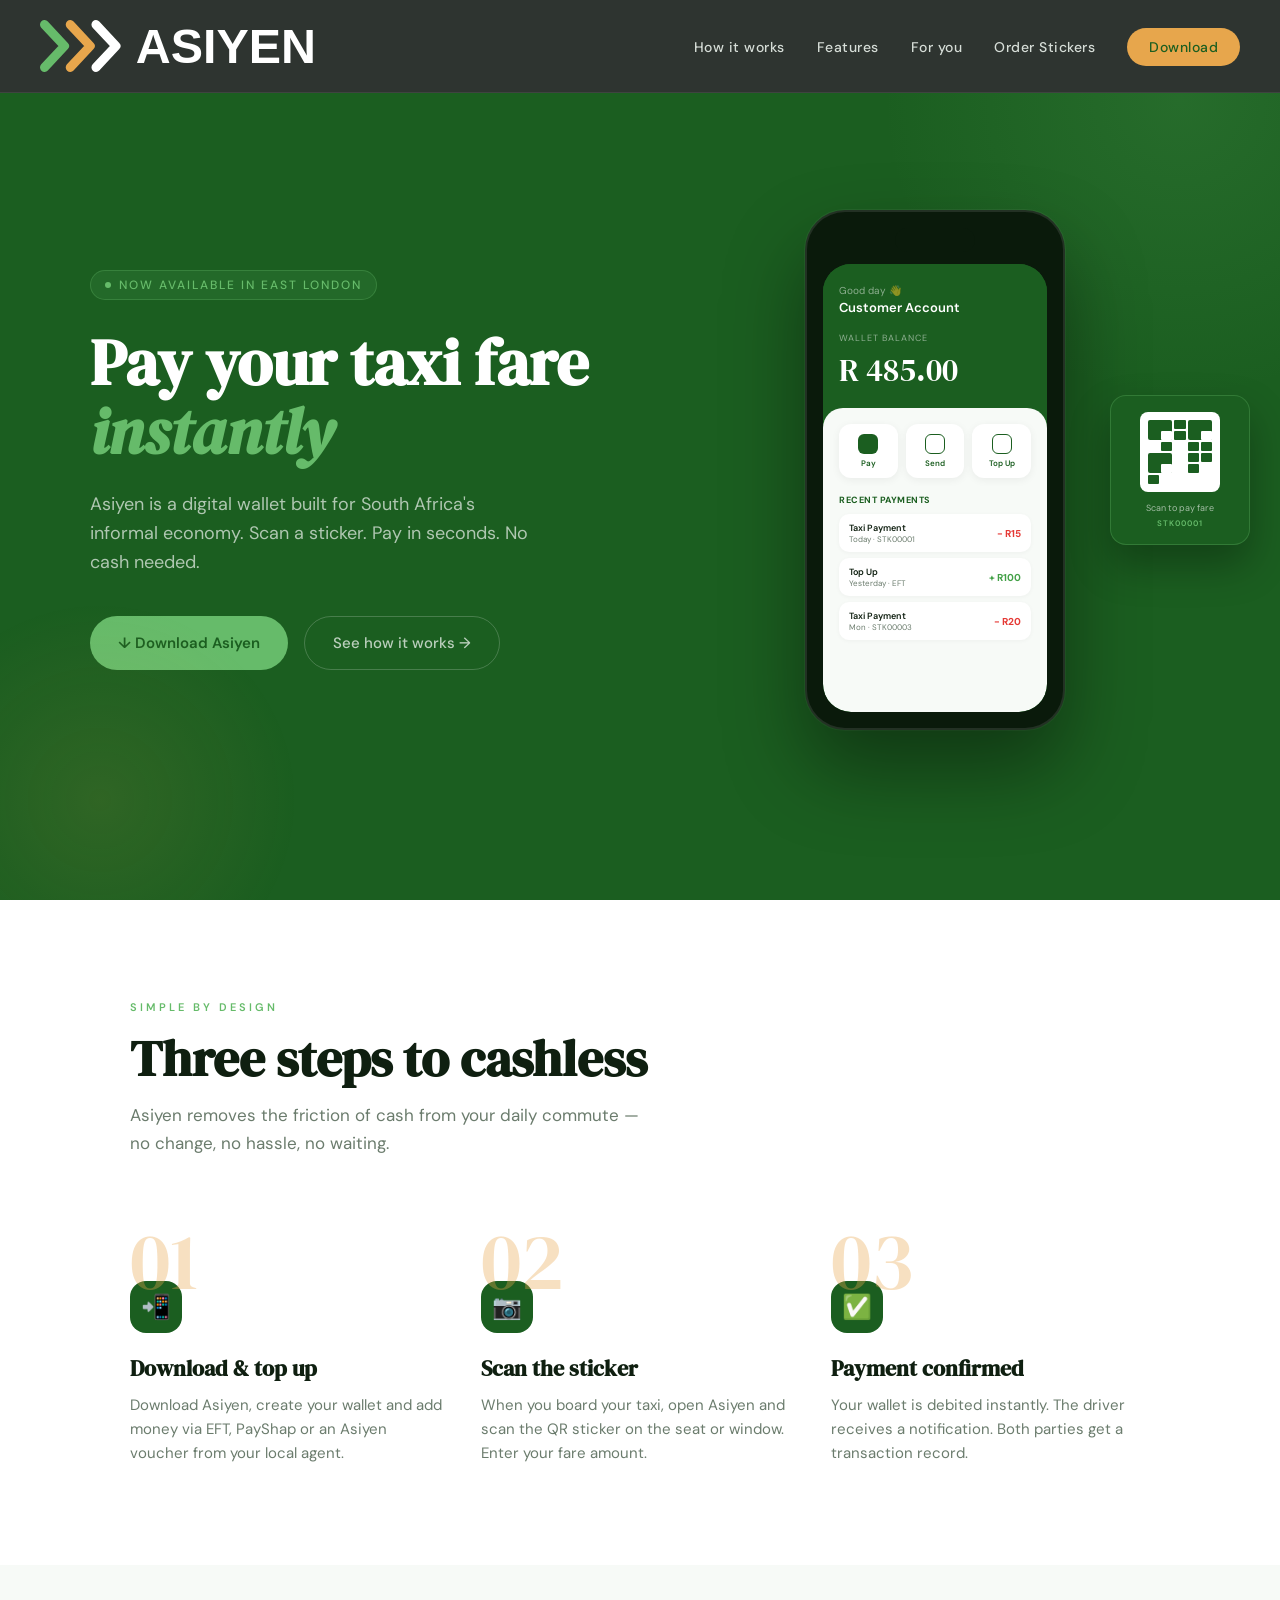
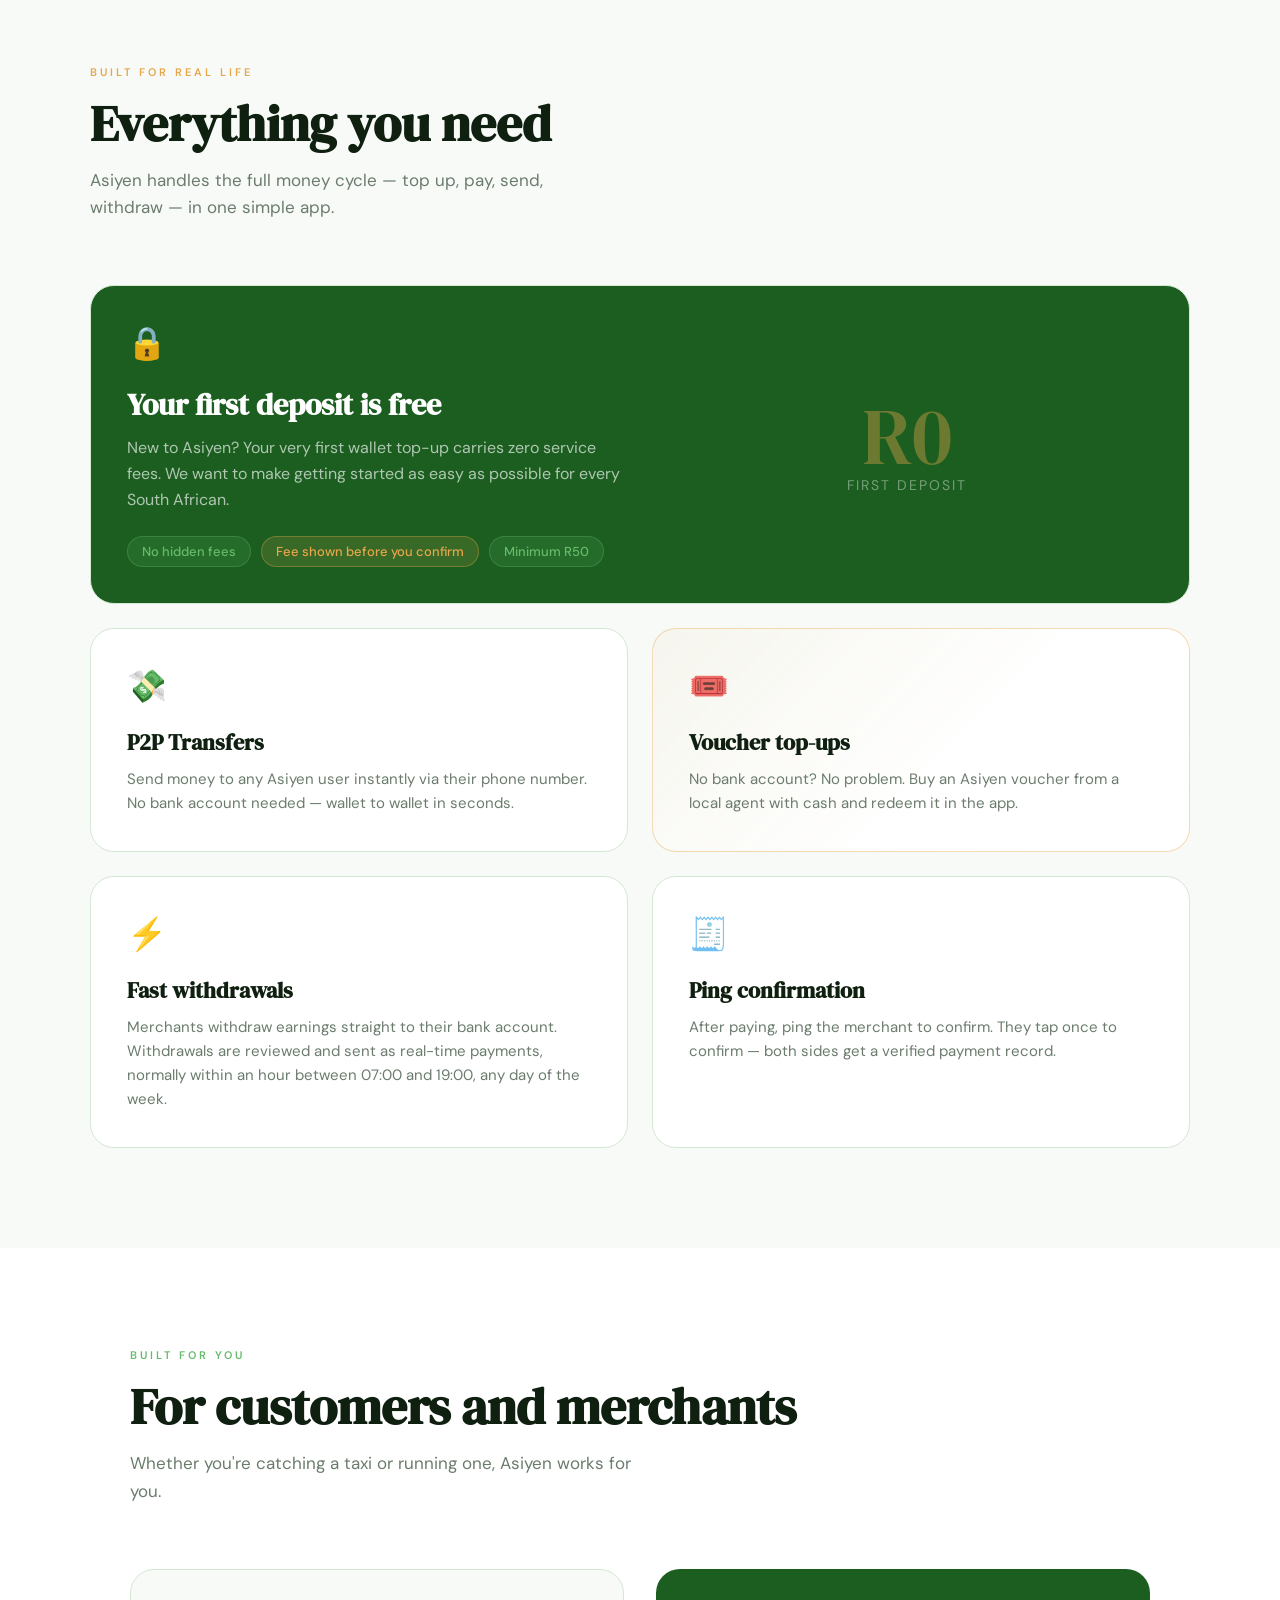
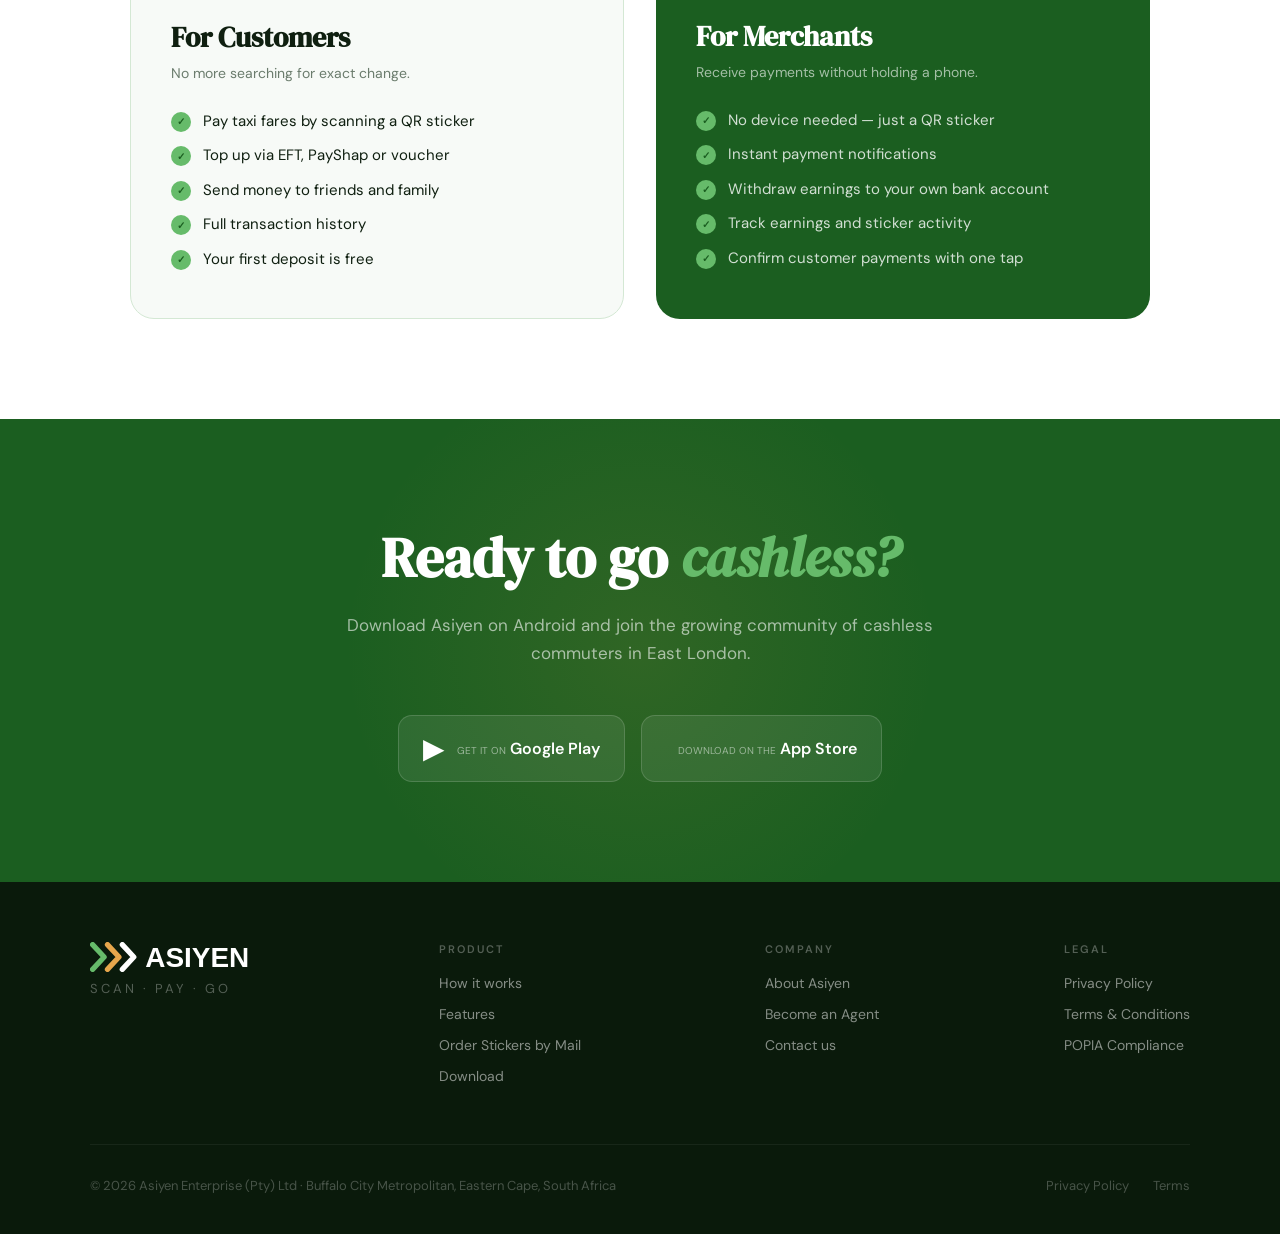
==== commit cd499c01: "Nav: charcoal bar, logo drawn large straight onto it Keeps the sticker's chevron colours (light gree" ====
--- a/index.html
+++ b/index.html
@@ -38,9 +38,10 @@
       display: flex;
       align-items: center;
       justify-content: space-between;
-      background: rgba(255,255,255,0.92);
-      backdrop-filter: blur(12px);
-      border-bottom: 1px solid var(--border);
+      /* Charcoal (14 Oct) so the mark keeps the sticker's own colours:
+         light green, gold and white all read on it. */
+      background: #2E3430;
+      border-bottom: 1px solid rgba(255,255,255,0.08);
     }
 
     .nav-logo {
@@ -54,10 +55,10 @@
        proportions in units of cap height x100: stroke 26.1, chevron 123.6
        high, arm 57.7, step 74.2, gap 57; light green, gold, white; bold,
        no letter spacing. The same numbers as the app's AsiyenWordmark
-       (lib/widgets/asiyen_wordmark.dart): change all three together. On the
-       white nav it sits on the sticker's dark green. */
+       (lib/widgets/asiyen_wordmark.dart): change all three together. Drawn
+       straight onto the charcoal nav, large. */
     .nav-mark {
-      height: 44px;
+      height: 52px;
       width: auto;
       display: block;
     }
@@ -77,18 +78,18 @@
 
     .nav-links a {
       text-decoration: none;
-      color: var(--muted);
+      color: #D6DDD7;
       font-size: 14px;
       font-weight: 500;
       letter-spacing: 0.5px;
       transition: color 0.2s;
     }
 
-    .nav-links a:hover { color: var(--dark); }
+    .nav-links a:hover { color: var(--white); }
 
     .nav-cta {
-      background: var(--dark);
-      color: var(--white) !important;
+      background: var(--gold);
+      color: var(--dark) !important;
       padding: 10px 22px;
       border-radius: 100px;
       font-weight: 500 !important;
@@ -801,7 +802,7 @@
 
     .privacy-page, .sub-page {
       display: none;
-      padding: 120px 40px 80px;
+      padding: 140px 40px 80px;
       max-width: 760px;
       margin: 0 auto;
     }
@@ -841,6 +842,7 @@
 
     @media (max-width: 768px) {
       nav { padding: 16px 20px; }
+      .nav-mark { height: 40px; }
       .nav-links { display: none; }
       .hero { padding: 100px 20px 60px; }
       .hero-inner { grid-template-columns: 1fr; gap: 48px; }
@@ -886,8 +888,7 @@
 
 <nav>
   <a href="#" class="nav-logo" onclick="showMain()" aria-label="Asiyen home">
-    <svg class="nav-mark" viewBox="-50 -60 920 270" xmlns="http://www.w3.org/2000/svg" role="img" aria-label="Asiyen">
-      <rect x="-50" y="-60" width="920" height="270" rx="56" fill="#1B5E20"/>
+    <svg class="nav-mark" viewBox="0 -25 820 150" xmlns="http://www.w3.org/2000/svg" role="img" aria-label="Asiyen">
       <use href="#asiyen-mark" x="0" y="-25" width="820" height="150"/>
     </svg>
   </a>
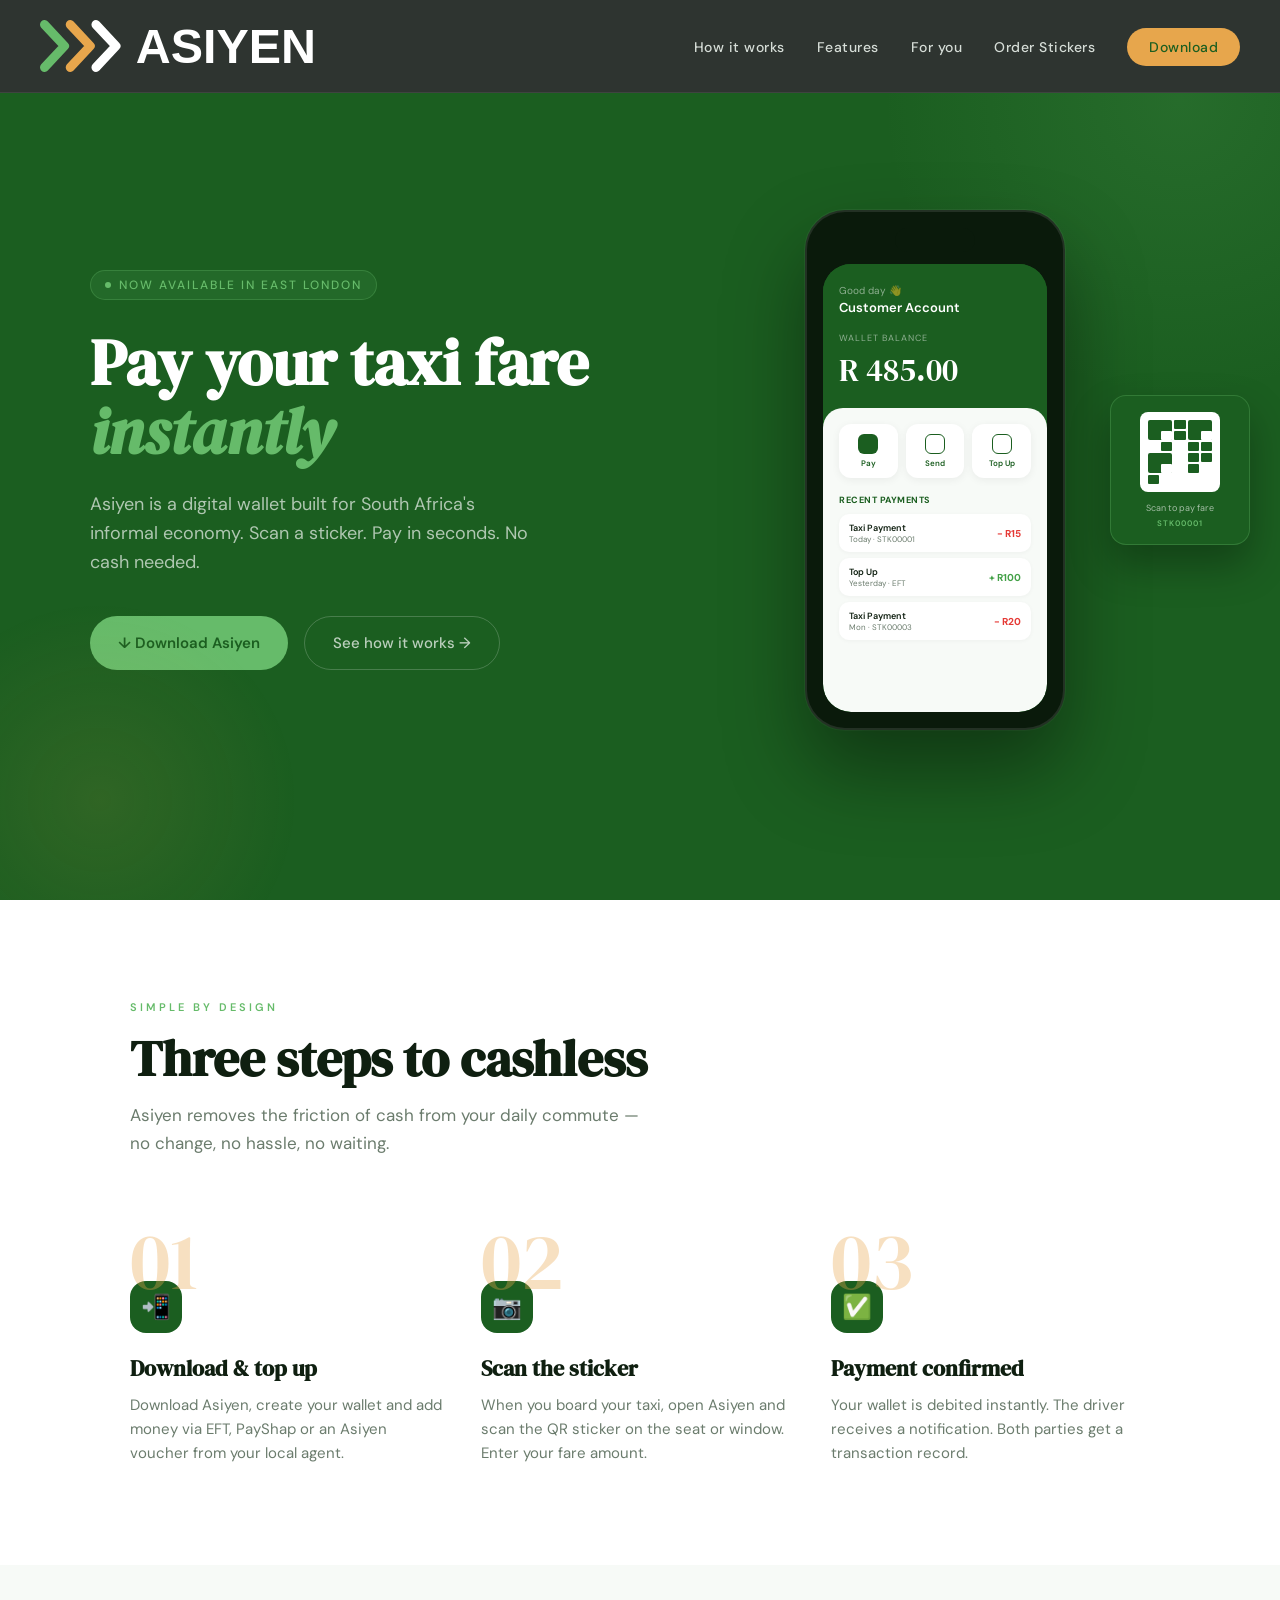
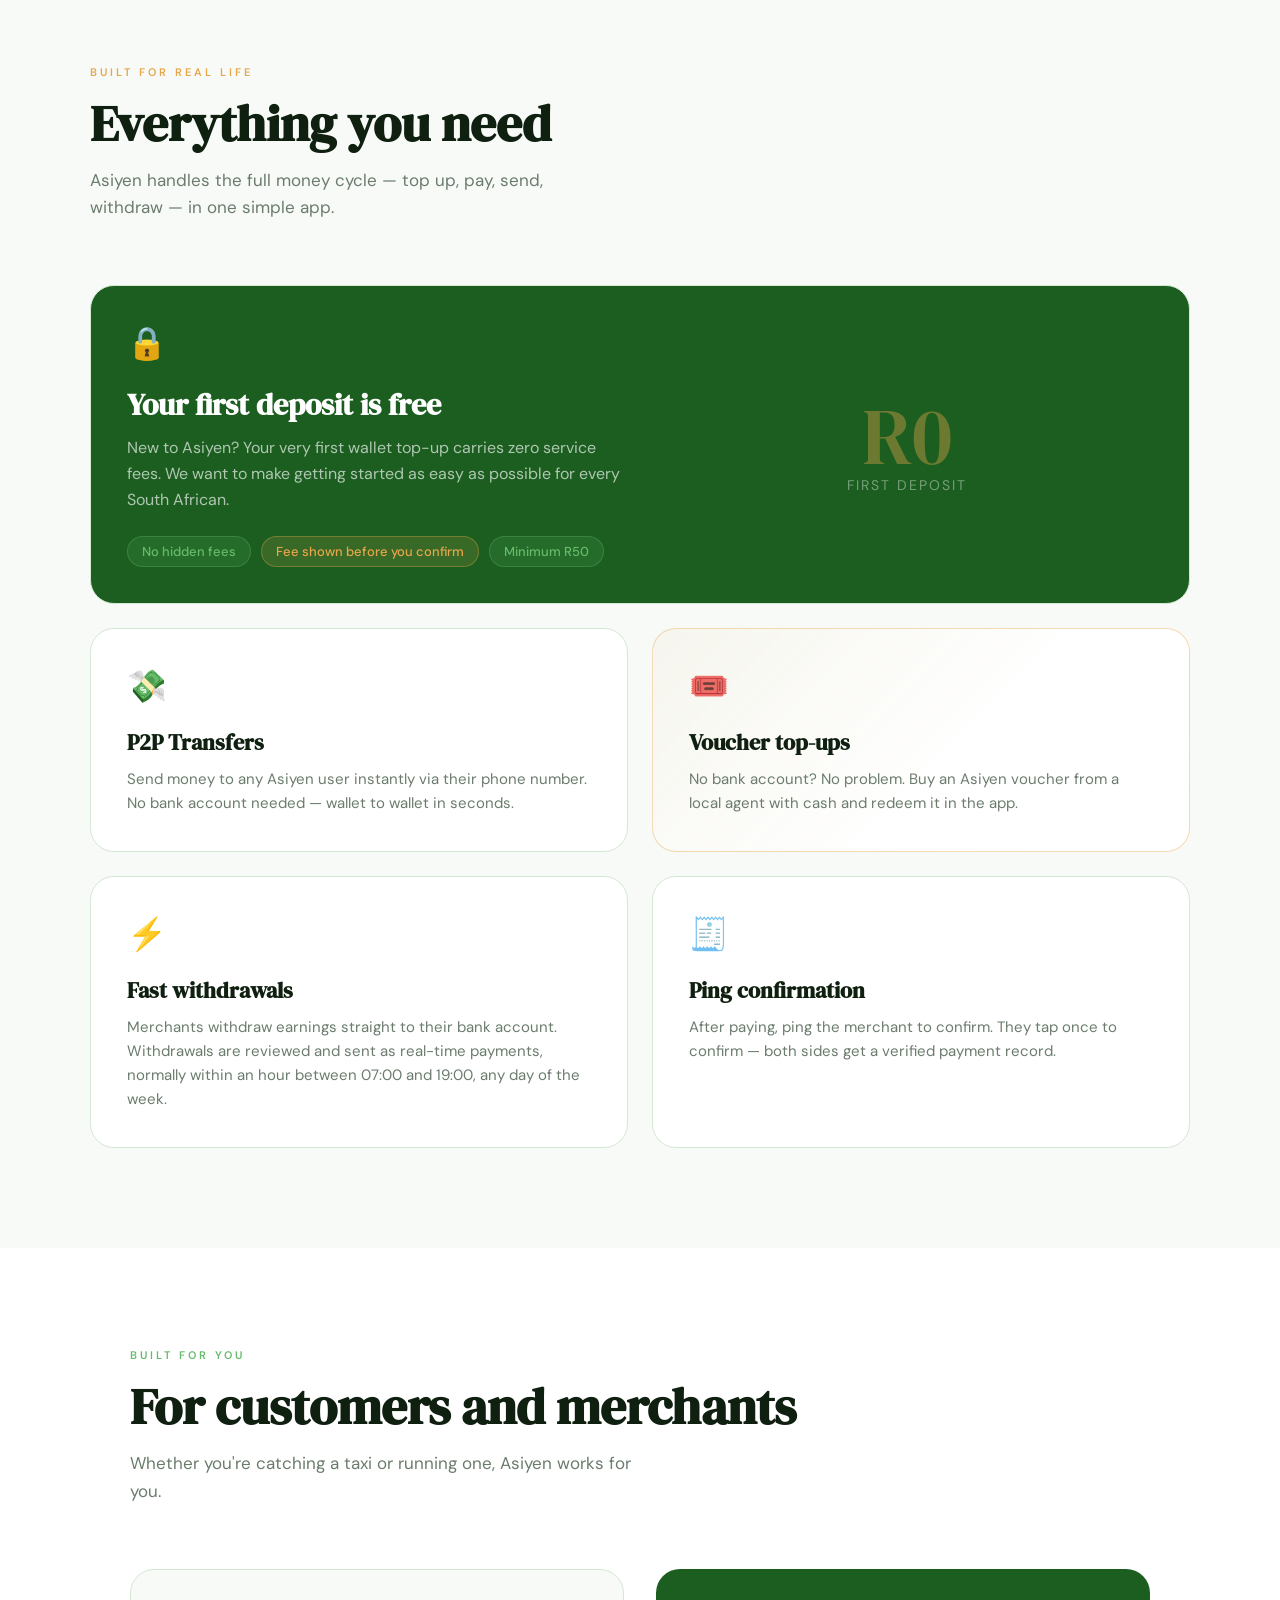
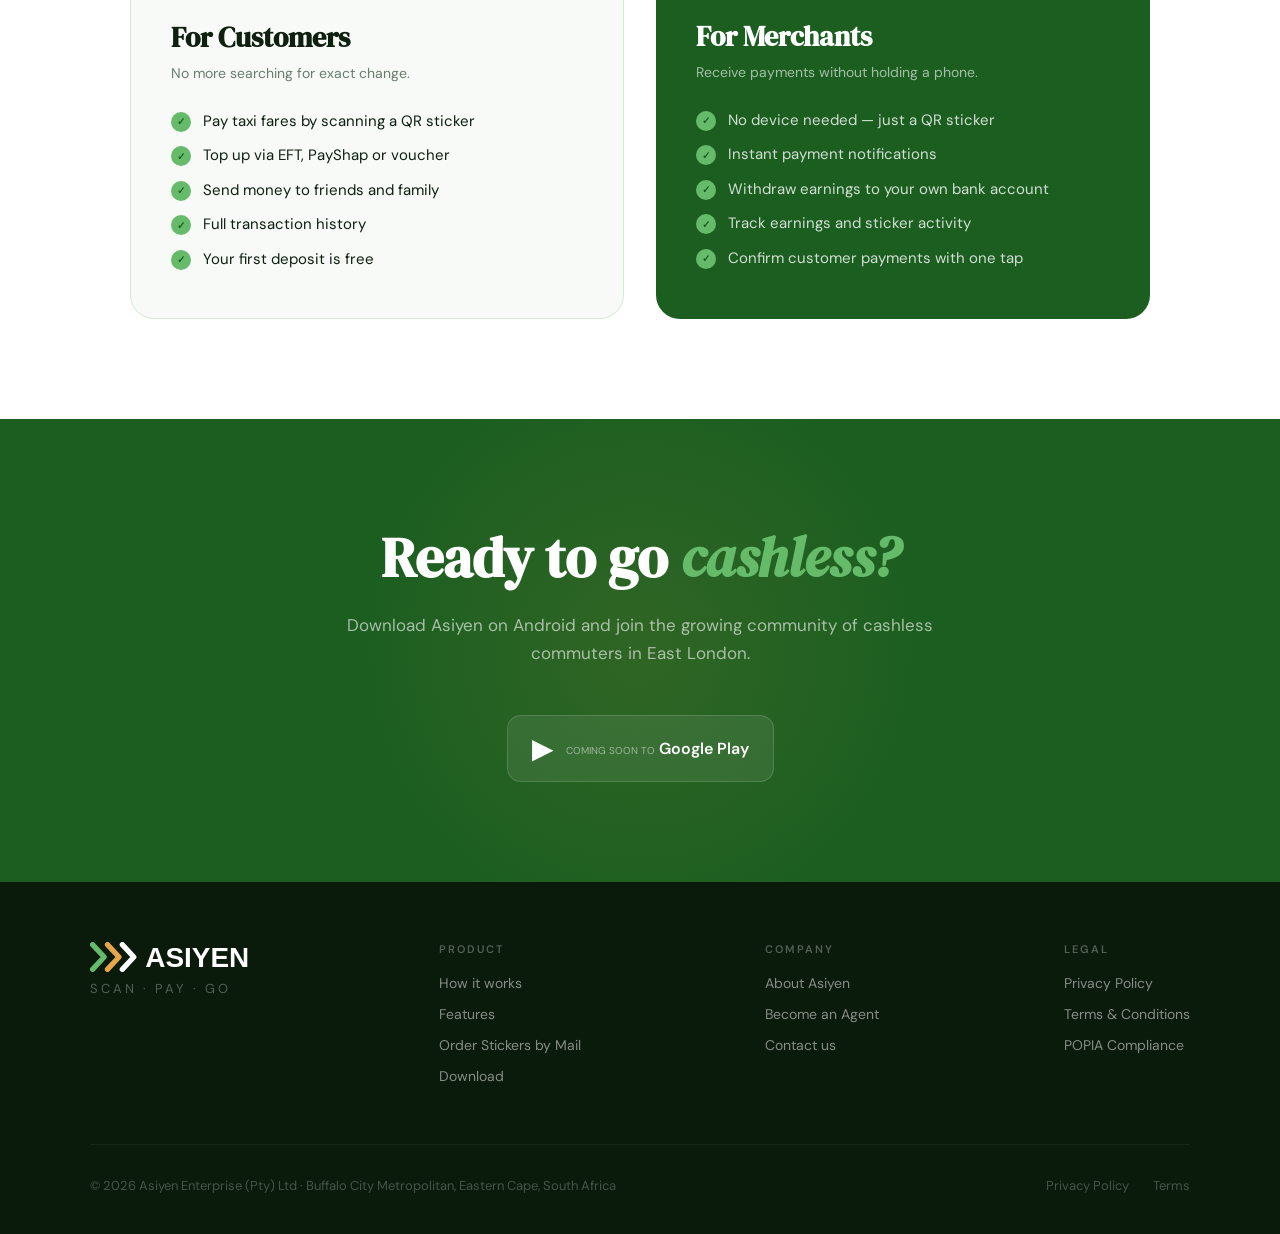
==== commit 67c9f34d: "Privacy policy and T&Cs at their own addresses (/privacy/, /terms/) Moved word for word out of index" ====
--- a/index.html
+++ b/index.html
@@ -887,7 +887,7 @@
 </svg>
 
 <nav>
-  <a href="#" class="nav-logo" onclick="showMain()" aria-label="Asiyen home">
+  <a href="#" class="nav-logo" aria-label="Asiyen home">
     <svg class="nav-mark" viewBox="0 -25 820 150" xmlns="http://www.w3.org/2000/svg" role="img" aria-label="Asiyen">
       <use href="#asiyen-mark" x="0" y="-25" width="820" height="150"/>
     </svg>
@@ -896,7 +896,7 @@
     <li><a href="#how">How it works</a></li>
     <li><a href="#features">Features</a></li>
     <li><a href="#who">For you</a></li>
-    <li><a href="#" onclick="showOrder(); return false;">Order Stickers</a></li>
+    <li><a href="#order">Order Stickers</a></li>
     <li><a href="#download" class="nav-cta">Download</a></li>
   </ul>
 </nav>
@@ -1107,20 +1107,15 @@
       <h2>Ready to go <em>cashless?</em></h2>
       <p>Download Asiyen on Android and join the growing community of cashless commuters in East London.</p>
       <div class="store-buttons">
-        <a href="#" class="store-btn">
+        <!-- Not a link until the Play listing is live. There is no
+             iPhone app. -->
+        <div class="store-btn" aria-disabled="true" style="cursor:default;">
           <span class="store-btn-icon">▶</span>
           <span class="store-btn-text">
-            <span class="store-btn-small">GET IT ON</span>
+            <span class="store-btn-small">COMING SOON TO</span>
             <span class="store-btn-name">Google Play</span>
           </span>
-        </a>
-        <a href="#" class="store-btn">
-          <span class="store-btn-icon"></span>
-          <span class="store-btn-text">
-            <span class="store-btn-small">DOWNLOAD ON THE</span>
-            <span class="store-btn-name">App Store</span>
-          </span>
-        </a>
+        </div>
       </div>
     </div>
   </section>
@@ -1139,7 +1134,7 @@
           <ul>
             <li><a href="#how">How it works</a></li>
             <li><a href="#features">Features</a></li>
-            <li><a href="#" onclick="showOrder(); return false;">Order Stickers by Mail</a></li>
+            <li><a href="#order">Order Stickers by Mail</a></li>
             <li><a href="#download">Download</a></li>
           </ul>
         </div>
@@ -1154,17 +1149,17 @@
         <div class="footer-links">
           <h4>Legal</h4>
           <ul>
-            <li><a href="#" onclick="showPrivacy(); return false;">Privacy Policy</a></li>
-            <li><a href="#" onclick="showTerms(); return false;">Terms &amp; Conditions</a></li>
-            <li><a href="#" onclick="showPrivacy(); return false;">POPIA Compliance</a></li>
+            <li><a href="/privacy/">Privacy Policy</a></li>
+            <li><a href="/terms/">Terms &amp; Conditions</a></li>
+            <li><a href="/privacy/#your-rights">POPIA Compliance</a></li>
           </ul>
         </div>
       </div>
       <div class="footer-bottom">
         <div class="footer-copy">© 2026 Asiyen Enterprise (Pty) Ltd · Buffalo City Metropolitan, Eastern Cape, South Africa</div>
         <div class="footer-legal">
-          <a href="#" onclick="showPrivacy(); return false;">Privacy Policy</a>
-          <a href="#" onclick="showTerms(); return false;">Terms</a>
+          <a href="/privacy/">Privacy Policy</a>
+          <a href="/terms/">Terms</a>
         </div>
       </div>
     </div>
@@ -1172,259 +1167,13 @@
 
 </div>
 
-<div class="privacy-page" id="privacyPage">
-  <a href="#" onclick="showMain(); return false;" style="display:inline-flex;align-items:center;gap:8px;color:var(--dark);text-decoration:none;font-weight:500;margin-bottom:40px;">← Back to Asiyen</a>
-  <h1>Privacy Policy</h1>
-  <p class="privacy-date">Last updated: October 2026</p>
-
-  <p>Asiyen Enterprise (Pty) Ltd ("Asiyen", "we", "us") is committed to protecting your personal information in accordance with the Protection of Personal Information Act, 2013 (POPIA).</p>
-
-  <p>This policy explains what information we collect, why we collect it, who we share it with, and what rights you have. It covers the Asiyen mobile application and this website.</p>
-
-  <h2>Information We Collect</h2>
-
-  <p><strong>When you open an account</strong></p>
-  <ul>
-    <li>Your mobile number — used to create your account and to verify you by one-time password (OTP)</li>
-    <li>Your name and date of birth</li>
-    <li>The display name you choose. Other Asiyen users see this name, followed by the first letter of your surname (for example &ldquo;Bra T · M.&rdquo;), instead of your full name.</li>
-    <li>Device information and the internet (IP) address you connect from — used for security and fraud prevention, and shown to you in your account's security activity</li>
-  </ul>
-
-  <p><strong>When you verify your identity</strong></p>
-  <p>Verification is required before you can hold a balance above R1 000, deposit more than R2 000 in any 30-day period, or withdraw more than R1 000 at once. To verify you, we collect:</p>
-  <ul>
-    <li>Your identity document type and number (South African ID or passport)</li>
-    <li>A photograph of your identity document</li>
-    <li>A photograph of yourself, to confirm the document belongs to you</li>
-  </ul>
-  <p>Once you are verified, we send your identity number to our payment provider, Ozow, each time you top up your wallet. Ozow uses it to confirm that the bank account paying in belongs to you. If you are not verified, we do not send it.</p>
-
-  <p><strong>When you are paid out (Merchant and Agent accounts only)</strong></p>
-  <ul>
-    <li>Your bank, your branch code, and your bank account number</li>
-  </ul>
-  <p>Customer accounts cannot withdraw to a bank account, and we do not collect banking details from them, except to return your balance when you close your account (see below). How we handle these details is set out separately below.</p>
-
-  <p><strong>Withdrawing money as a Customer</strong></p>
-  <p>Withdrawals to a bank account are available to Merchant and Agent accounts only. A Customer account can spend its wallet balance on fares, transfers, vouchers, airtime and data, but cannot pay it out to a bank.</p>
-  <p>This does not mean your money is locked in. If you decide to close your Customer account while there is still money in your wallet, contact us at <strong>admin@asiyen.com</strong> and we will return the remaining balance to you. We will pay it into a bank account in your own name within 14 days after we have received your request, completed identity verification, and confirmed your bank details. Your wallet balance belongs to you.</p>
-
-  <p><strong>As you use Asiyen</strong></p>
-  <ul>
-    <li>Your transaction history — payments, top-ups, withdrawals, transfers, voucher redemptions and airtime purchases</li>
-    <li>The mobile number you send airtime or data to, which may belong to someone else</li>
-    <li>Reports you make to us, including payment disputes and complaints about an agent</li>
-  </ul>
-
-  <p><strong>If you order stickers by post</strong></p>
-  <ul>
-    <li>Your shipping address</li>
-    <li>The proof of payment you upload</li>
-  </ul>
-
-  <h2>Why We Collect It</h2>
-  <ul>
-    <li>To create and operate your wallet, and to carry out the transactions you instruct — we need this information to provide the service you have asked for</li>
-    <li>To verify your identity, and to meet our obligations under South African financial and anti-money-laundering law</li>
-    <li>To pay withdrawals into your bank account</li>
-    <li>To detect, investigate and prevent fraud and misuse</li>
-    <li>To provide customer support and resolve disputes</li>
-  </ul>
-  <p>We do not use your information for advertising, and we do not sell it.</p>
-
-  <h2>Your Banking Details</h2>
-  <p>We treat banking details as narrowly as we can while still being able to pay you.</p>
-  <ul>
-    <li>We store your full bank account number only in encrypted form. The encryption key is held separately from our database, so the stored number cannot be read from the database alone. It is decrypted only at the moment a payout is sent to our payment provider.</li>
-    <li>Your full account number is encrypted before it leaves our systems and is passed to our payment provider solely to make the payment. Each payout uses its own encryption key.</li>
-    <li>Your banking details cannot be changed directly from the app in the way ordinary profile information can. Changes go through a controlled process, so that someone who gains access to your device cannot quietly redirect your money to another account.</li>
-    <li>You may withdraw only to a bank account held in your own name.</li>
-  </ul>
-
-  <h2>Your Identity Documents</h2>
-  <p>Photographs of your identity document and of yourself are held in private storage. They are not published, not shared for any purpose other than verifying you, and not accessible from a public link.</p>
-  <p>When a member of our staff reviews your verification, the system creates a temporary link that expires after a few minutes, and records who accessed your documents and when. That record cannot be edited or deleted.</p>
-
-  <h2>Who We Share Your Information With</h2>
-  <p>We do not sell your personal information. We share it only where it is necessary to provide the service:</p>
-  <ul>
-    <li><strong>Ozow</strong> — our payment provider, to process deposits into your wallet and to pay withdrawals into your bank account. If you are verified, this includes your identity number when you top up, as described above.</li>
-    <li><strong>SIMcloud</strong> — to deliver airtime and data to the mobile number you specify</li>
-    <li><strong>Bird (formerly MessageBird)</strong> — to send your one-time passwords and security alerts by SMS, such as when your bank details or account settings change</li>
-    <li><strong>Resend</strong> — to send security alerts by email to Asiyen staff. These can include the name of an agent or user involved in an action we are monitoring.</li>
-    <li><strong>Supabase</strong> — our hosting provider, which stores our data on our behalf</li>
-    <li><strong>Paxi</strong> — the courier, where you have ordered stickers by post</li>
-  </ul>
-  <p>We may also disclose information where the law requires it, including to a court, a regulator, or a law-enforcement authority acting under lawful authority.</p>
-
-  <h2>Where Your Information Is Stored</h2>
-  <p>Our data is hosted on Supabase servers located in the European Union (Ireland). This means your personal information is transferred outside South Africa. The European Union has data-protection laws that provide a level of protection substantially similar to POPIA. Data is encrypted in transit using TLS.</p>
-
-  <h2>How Long We Keep It</h2>
-  <ul>
-    <li>Transaction records are kept for at least five years, as South African financial law requires.</li>
-    <li>Identity verification records are kept for at least five years after your account closes, for the same reason.</li>
-    <li>Banking details are kept while your account is open and you may still be paid out. You can ask us to remove them at any time; doing so means we cannot pay you until you provide them again.</li>
-    <li>Other account information is kept while your account is active.</li>
-  </ul>
-  <p>Where the law requires us to keep a record, we cannot delete it on request — but we will tell you when that is the case and why.</p>
-
-  <h2>Your Rights Under POPIA</h2>
-  <p>You have the right to:</p>
-  <ul>
-    <li>Ask what personal information we hold about you, and receive a copy of it</li>
-    <li>Ask us to correct information that is wrong or out of date</li>
-    <li>Ask us to delete your account and your information, subject to the retention periods above</li>
-    <li>Object to how we are processing your information</li>
-    <li>Complain to us, and to the Information Regulator</li>
-  </ul>
-  <p>To exercise any of these rights, email <strong>admin@asiyen.com</strong>. We will respond as soon as we reasonably can, and in any event within the period the law allows.</p>
-
-  <h2>Keeping Your Account Secure</h2>
-  <p>Your PIN is never stored in a readable form and is never checked on your phone — it is verified on our servers, so that a modified app cannot bypass it. You are responsible for keeping your PIN and your device secure. Tell us immediately if you believe someone has accessed your account.</p>
-  <p>You can choose to pay small taxi fares without entering your PIN, up to limits you set. It is off unless you turn it on. Turning it on or raising the limits needs your PIN, and we send you an SMS when you do. Sending money, withdrawals, airtime and changes to your bank details always need your PIN.</p>
-
-  <h2>If Something Goes Wrong</h2>
-  <p>If personal information under our control is accessed or acquired by an unauthorised person, we will notify you and the Information Regulator as POPIA requires.</p>
-
-  <h2>Children</h2>
-  <p>Asiyen is not for people under 18. We do not knowingly collect information from children. If we learn that we hold information about a child, we will delete it.</p>
-
-  <h2>Cookies</h2>
-  <p>The Asiyen mobile app does not use cookies. This website does not set analytics or advertising cookies.</p>
-
-  <h2>Complaints</h2>
-  <p>Please raise any concern with us first at <strong>admin@asiyen.com</strong> so we can put it right. If you are not satisfied, you may complain to the Information Regulator:</p>
-  <p>
-    <strong>The Information Regulator (South Africa)</strong><br/>
-    JD House, 27 Stiemens Street, Braamfontein, Johannesburg, 2001<br/>
-    Complaints: POPIAComplaints@inforegulator.org.za<br/>
-    General enquiries: enquiries@inforegulator.org.za<br/>
-    Telephone: 010 023 5200
-  </p>
-
-  <h2>Changes To This Policy</h2>
-  <p>We may update this policy. Where a change materially affects you, we will tell you in the app or by SMS before it takes effect. The date at the top of this page shows when it was last revised.</p>
-
-  <h2>Contact Us</h2>
-  <p>For privacy queries, or to exercise your rights under POPIA, contact our Information Officer:</p>
-  <p><strong>Email:</strong> admin@asiyen.com<br/>
-  <strong>Company:</strong> Asiyen Enterprise (Pty) Ltd<br/>
-  <strong>Location:</strong> Buffalo City Metropolitan, Eastern Cape, South Africa</p>
-</div>
-
-
-<!-- TERMS & CONDITIONS PAGE -->
-<div class="sub-page" id="termsPage">
-  <a href="#" onclick="showMain(); return false;" style="display:inline-flex;align-items:center;gap:8px;color:var(--dark);text-decoration:none;font-weight:500;margin-bottom:40px;">&larr; Back to Asiyen</a>
-  <h1>Terms &amp; Conditions</h1>
-  <p class="privacy-date">Last updated: October 2026</p>
-
-  <p>These terms govern your use of the Asiyen mobile application and related services operated by Asiyen Enterprise (Pty) Ltd ("Asiyen", "we", "us"), a company registered in the Republic of South Africa. By creating an account you agree to these terms.</p>
-
-  <h2>1. Who may use Asiyen</h2>
-  <ul>
-    <li>You must be at least 18 years old.</li>
-    <li>You must register using a South African mobile number registered in your own name (RICA).</li>
-    <li>You may hold only one account. Accounts are personal and may not be transferred.</li>
-    <li>You must provide accurate information and keep it up to date.</li>
-  </ul>
-
-  <h2>2. Account roles</h2>
-  <p>Asiyen accounts are one of three types:</p>
-  <ul>
-    <li><strong>Customer</strong> &mdash; loads funds and pays fares, sends money, and buys airtime or data.</li>
-    <li><strong>Merchant</strong> &mdash; receives fare payments through an assigned QR sticker and may withdraw earnings to a bank account.</li>
-    <li><strong>Agent</strong> &mdash; sells stickers and vouchers, activates merchants, and earns commission under a separate agent agreement.</li>
-  </ul>
-
-  <h2>3. Verification and limits</h2>
-  <p>Accounts begin with entry-level limits. You must complete identity verification before you can top up or redeem a voucher that would take your balance above R1 000, deposit more than R2 000 in any 30-day period, or withdraw more than R1 000 at once. You verify by submitting a valid South African ID or passport.</p>
-  <p>We may decline or reverse a verification, request further information, or apply lower limits where we are required to do so or where we reasonably suspect fraud or misuse. Verification decisions are reviewed by a person, and you may contact us to query an outcome.</p>
-
-  <h2>4. Your wallet balance</h2>
-  <p>Your wallet balance is money you have loaded, and it belongs to you. We record every rand of it against your account, and we do not use it for our operating expenses.</p>
-  <p>When you top up, your payment is collected by our payment processor, Ozow, and held in a balance maintained for Asiyen, from which withdrawals to merchants and agents are paid. We may also add our own money to that balance so that withdrawals can be paid promptly. Funds not needed for withdrawals are settled to a bank account in Asiyen's name that is used only for customer funds and is kept separate from the account we use to run the business. The fees we earn are moved to our operating account only once they have been earned.</p>
-  <p>Your wallet balance is not a bank deposit, is not a savings or investment product, does not earn interest, and is not covered by deposit insurance.</p>
-  <p>You are responsible for keeping your PIN and device secure. Notify us immediately if you believe your account has been accessed without your permission.</p>
-
-  <h2>5. Fees</h2>
-  <p>Fees are displayed in the app before you confirm any transaction. At present:</p>
-  <ul>
-    <li>Your first wallet top-up is free. Thereafter a top-up fee applies, shown before you confirm.</li>
-    <li>The minimum top-up is R50.</li>
-    <li>A flat fee applies to each withdrawal.</li>
-    <li>A fee is deducted when an Asiyen voucher is redeemed.</li>
-    <li>Sending money to another Asiyen user costs R3, paid by the sender on top of the amount sent, when either of you has a Customer account. Transfers between Merchant and Agent accounts carry a fee of between R3 and R12, shown before you confirm.</li>
-  </ul>
-  <p>We may change our fees. Where we do, the current fee is always the one displayed in the app at the time you confirm a transaction.</p>
-
-  <h2>6. Paying a fare and sending money</h2>
-  <p>Scanning a merchant's QR sticker and confirming an amount authorises an immediate transfer from your wallet to that merchant. You are responsible for entering the correct amount. Because payment is immediate, a completed fare payment cannot be reversed by us unilaterally.</p>
-  <p>If you believe you were charged incorrectly, contact the merchant in the first instance and then raise it with us through the app.</p>
-  <p>Sending money to another Asiyen user is also immediate. Before you confirm, the app shows the name of the person you are sending to: check that it is the person you mean. If you send money to the wrong person, we cannot reverse the transfer ourselves. Contact us at admin@asiyen.com as soon as possible and we will ask the recipient to return it, but we cannot guarantee that they will. The transfer fee is not refunded.</p>
-
-  <h2>7. Withdrawals</h2>
-  <p>Withdrawals to a bank account are available to Merchant and Agent accounts only. Customer accounts cannot withdraw. You must withdraw to a bank account held in your own name. We may delay or decline a withdrawal where verification is incomplete or where we are required to investigate.</p>
-  <p>Withdrawals are reviewed and sent as real-time payments, normally within an hour between 07:00 and 19:00, any day of the week. A withdrawal requested outside those hours is sent from 07:00. Your own bank may occasionally take longer to show it. Confirmation that a payout has completed can reach us up to 24 hours after your bank has already received the money, so a withdrawal still showing as pending in the app does not mean it has failed. If a payout cannot be completed, the amount and the withdrawal fee are returned to your wallet.</p>
-  <p>If you close a Customer account while money remains in your wallet, contact us at admin@asiyen.com and we will return the remaining balance to you. We will pay it into a bank account in your own name within 14 days after we have received your request, completed identity verification, and confirmed your bank details.</p>
-
-  <h2>8. Vouchers</h2>
-  <p>Asiyen vouchers are sold in cash by authorised agents and are redeemed in the app. A voucher is valid for three years from the date it is issued. Vouchers are not refundable for cash and may only be redeemed once.</p>
-  <p>If you are asked to pay more than a voucher's face value, report it in the app. We investigate such reports and may suspend the agent concerned.</p>
-
-  <h2>9. Airtime and data</h2>
-  <p>Airtime and data are supplied by third-party providers. Once a purchase is successfully delivered to the mobile number you specify, it cannot be reversed. You are responsible for entering the correct number.</p>
-
-  <h2>10. Stickers</h2>
-  <p>QR stickers remain identified to the merchant they are activated for. Stickers may not be transferred, copied, or reproduced. We may deactivate a sticker that is reported lost, damaged, misused, or associated with fraud; a deactivated sticker can no longer receive payments.</p>
-
-  <h2>11. Acceptable use</h2>
-  <p>You may not use Asiyen to launder money, finance illegal activity, evade tax, impersonate another person, or process transactions on behalf of an undisclosed third party. You may not attempt to interfere with, reverse-engineer, or gain unauthorised access to the service.</p>
-
-  <h2>12. Suspension and closure</h2>
-  <p>We may suspend or close an account where these terms are breached, where we are legally required to, or where we reasonably suspect fraud. Where an account is closed, any remaining balance belonging to you will be returned to you once we have verified your identity and the bank account it is to be paid into, subject to any legal obligation preventing this.</p>
-  <p>You may close your account at any time by contacting us.</p>
-
-  <h2>13. Availability</h2>
-  <p>We aim to keep Asiyen available at all times but do not guarantee uninterrupted service. Deposits, withdrawals, and airtime purchases depend on banks, payment providers, and network operators outside our control.</p>
-
-  <h2>14. Liability</h2>
-  <p>Nothing in these terms limits liability that cannot lawfully be limited, including under the Consumer Protection Act. Subject to that, we are not liable for indirect or consequential loss, or for loss arising from your failure to keep your PIN or device secure, or from your entering incorrect payment details.</p>
-
-  <h2>15. Changes to these terms</h2>
-  <p>We may update these terms. Material changes will be communicated in the app or by SMS before they take effect. Continuing to use Asiyen after that constitutes acceptance.</p>
-
-  <h2>16. Governing law and disputes</h2>
-  <p>These terms are governed by the laws of the Republic of South Africa. We ask that you raise any complaint with us first at admin@asiyen.com so that we can resolve it directly.</p>
-
-  <h2>17. Contact</h2>
-  <p><strong>Email:</strong> admin@asiyen.com<br/>
-  <strong>Company:</strong> Asiyen Enterprise (Pty) Ltd<br/>
-  <strong>Location:</strong> Buffalo City Metropolitan, Eastern Cape, South Africa</p>
-
-  <h2>Delivery Policy</h2>
-  <p>Asiyen supplies both digital services and a physical item, and delivery differs between them.</p>
-  <ul>
-    <li><strong>Wallet top-ups</strong> are credited to your wallet as soon as payment is confirmed by our payment provider, normally within minutes. Where a payment is confirmed but your wallet is not credited, contact us and we will resolve it.</li>
-    <li><strong>Fare payments and transfers</strong> between Asiyen users are delivered immediately on confirmation.</li>
-    <li><strong>Airtime and data</strong> are delivered directly to the mobile number specified, normally within minutes of purchase.</li>
-    <li><strong>Voucher redemptions</strong> credit your wallet immediately on successful redemption.</li>
-    <li><strong>QR stickers</strong> can be handed over in person by an authorised Asiyen agent at the point of sale, or couriered directly to you if ordered online. A sticker becomes usable once it has been activated against your Merchant account &mdash; this can happen either through an agent in person, or remotely once a courier order is confirmed received. An agent is not required to activate a sticker.</li>
-    <li><strong>Withdrawals</strong> are paid to your nominated bank account. Withdrawals are reviewed and sent as real-time payments, normally within an hour between 07:00 and 19:00, any day of the week. A withdrawal requested outside those hours is sent from 07:00. If a payout cannot be completed, the amount and the withdrawal fee are returned to your wallet.</li>
-  </ul>
-  <p>There are no delivery charges for digital services. The price of a sticker is the price quoted by the agent at the point of sale.</p>
-</div>
-
-
 <!-- ORDER STICKERS BY MAIL PAGE -->
 <div class="sub-page" id="orderPage">
-  <a href="#" onclick="showMain(); return false;" style="display:inline-flex;align-items:center;gap:8px;color:var(--dark);text-decoration:none;font-weight:500;margin-bottom:40px;">&larr; Back to Asiyen</a>
+  <a href="#" style="display:inline-flex;align-items:center;gap:8px;color:var(--dark);text-decoration:none;font-weight:500;margin-bottom:40px;">&larr; Back to Asiyen</a>
   <h1>Order Stickers by Mail</h1>
   <p class="privacy-date">For registered Merchants too far from an Asiyen agent to buy in person.</p>
 
-  <p>If there's no Asiyen agent near you yet, you can order your sticker directly and we'll post it to you. You'll need to already have a <strong>Merchant</strong> account in the Asiyen app &mdash; if you don't yet, <a href="#download" onclick="showMain();" style="color:var(--dark);">download the app</a> and register first, then come back here.</p>
+  <p>If there's no Asiyen agent near you yet, you can order your sticker directly and we'll post it to you. You'll need to already have a <strong>Merchant</strong> account in the Asiyen app &mdash; if you don't yet, <a href="#download" style="color:var(--dark);">download the app</a> and register first, then come back here.</p>
 
   <h2>How it works</h2>
   <ol style="padding-left: 20px; color: var(--muted); font-size: 16px; line-height: 1.8;">
@@ -1493,7 +1242,7 @@
   </button>
 
   <h2 style="margin-top:56px;">Note</h2>
-  <p style="font-size:14px;">By submitting, you confirm the shipping address and phone number are correct. Orders are reviewed manually and revenue is only recognised once your payment is confirmed &mdash; a rejected or unmatched payment will not be charged against your account. See our <a href="#" onclick="showTerms(); return false;" style="color:var(--dark);">Terms &amp; Conditions</a> for full details on stickers and delivery.</p>
+  <p style="font-size:14px;">By submitting, you confirm the shipping address and phone number are correct. Orders are reviewed manually and revenue is only recognised once your payment is confirmed &mdash; a rejected or unmatched payment will not be charged against your account. See our <a href="/terms/#delivery" style="color:var(--dark);">Terms &amp; Conditions</a> for full details on stickers and delivery.</p>
 </div>
 
 <script>
@@ -1595,18 +1344,19 @@
     }
   }
 
-  const SUB_PAGES = ['privacyPage', 'termsPage', 'orderPage'];
+  // The privacy policy and terms moved to /privacy/ and /terms/ (18 Oct)
+  // so each has its own address. Only the order form is still a section of
+  // this page, opened by #order so the link works from anywhere.
+  const SUB_PAGES = ['orderPage'];
 
   function showSubPage(id) {
     document.getElementById('mainPage').classList.add('hidden');
     SUB_PAGES.forEach(p => {
       document.getElementById(p).classList.toggle('active', p === id);
     });
-    window.scrollTo(0, 0);
+    window.scrollTo({ top: 0, behavior: 'instant' });
   }
 
-  function showPrivacy() { showSubPage('privacyPage'); }
-  function showTerms() { showSubPage('termsPage'); }
   function showOrder() { showSubPage('orderPage'); }
 
   function showMain() {
@@ -1614,8 +1364,26 @@
     SUB_PAGES.forEach(p => {
       document.getElementById(p).classList.remove('active');
     });
-    window.scrollTo(0, 0);
   }
+
+  // #order opens the order form; any other hash shows the home page and,
+  // when coming back from the form, goes to that section (or the top). A
+  // plain section link on the home page is left to the browser.
+  function route() {
+    if (location.hash === '#order') { showOrder(); return; }
+    const fromForm = document.getElementById('mainPage').classList.contains('hidden');
+    showMain();
+    if (!fromForm) return;
+    const id = location.hash.slice(1);
+    const target = id && document.getElementById(id);
+    // After the browser's own (failed) jump to the then-hidden section.
+    setTimeout(() => {
+      if (target) window.scrollTo({ top: target.getBoundingClientRect().top + window.scrollY, behavior: 'instant' });
+      else window.scrollTo({ top: 0, behavior: 'instant' });
+    }, 0);
+  }
+  window.addEventListener('hashchange', route);
+  route();
 </script>
 
 </body>
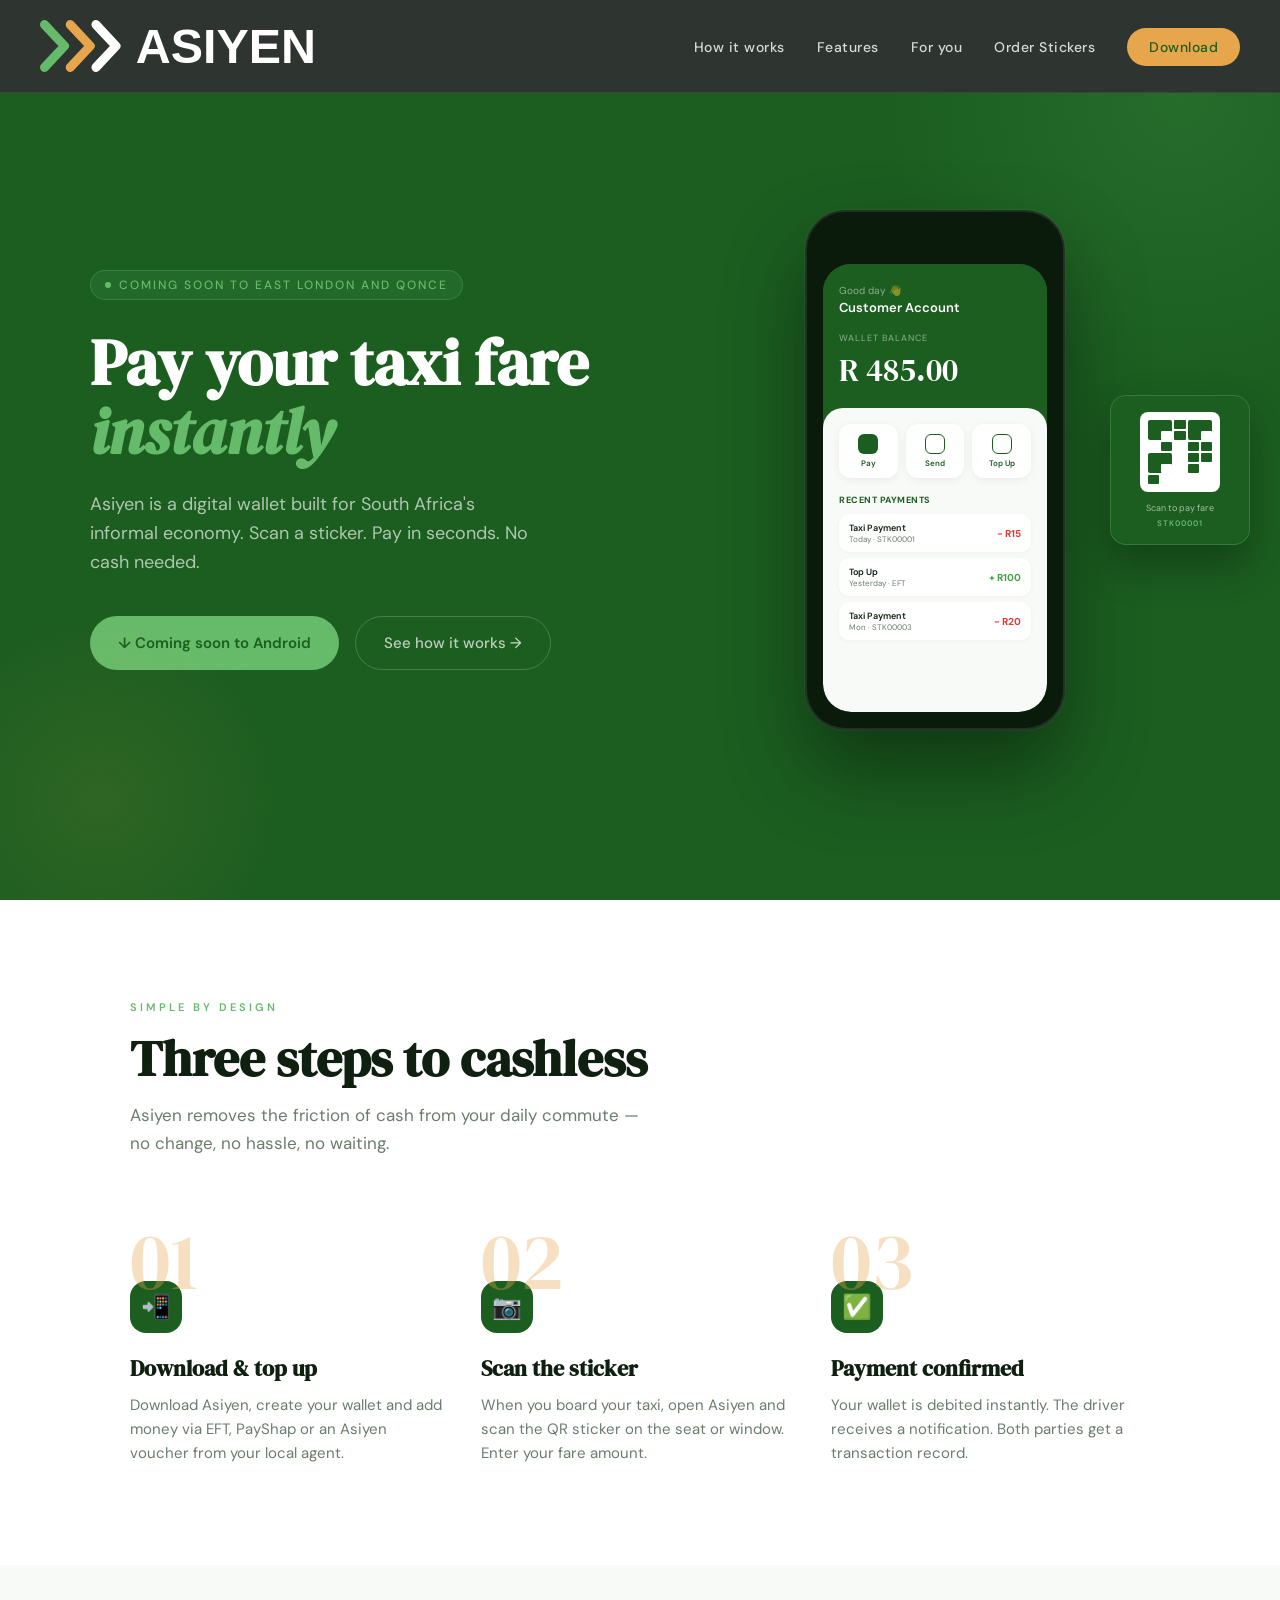
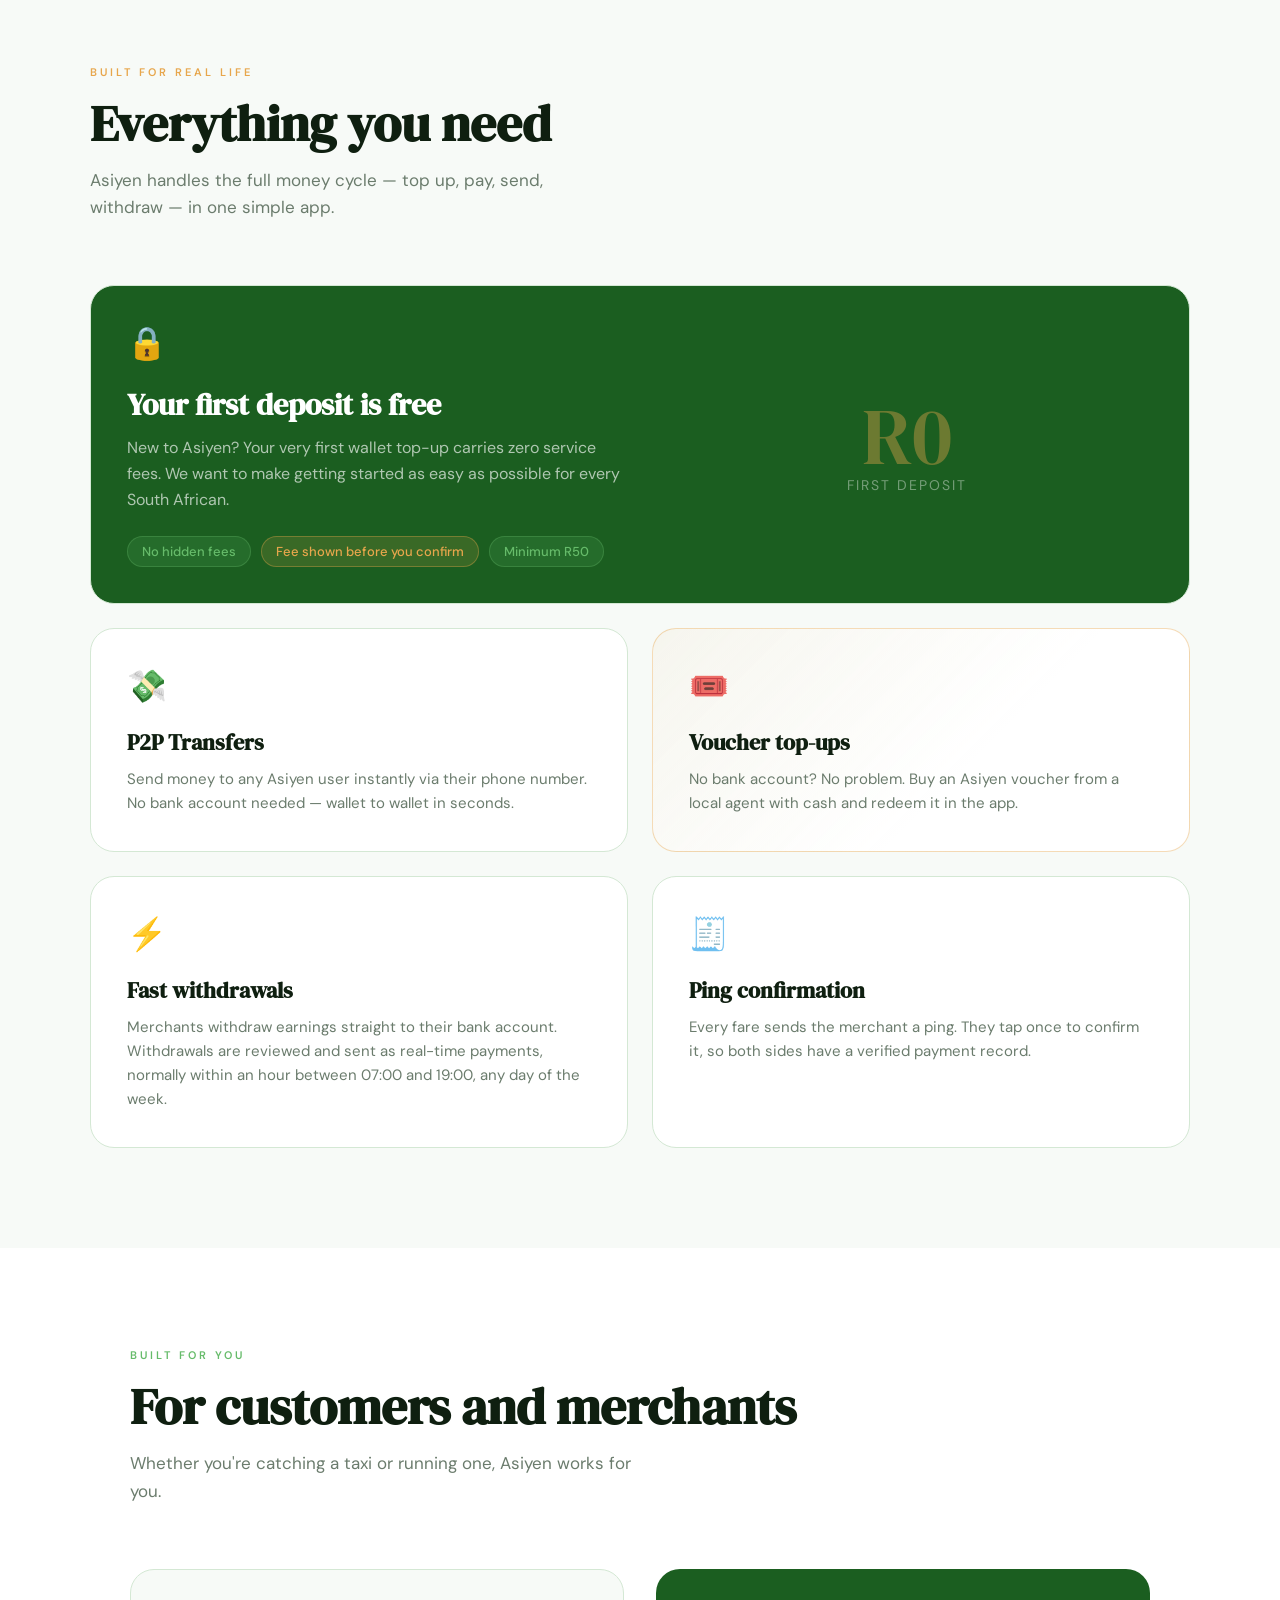
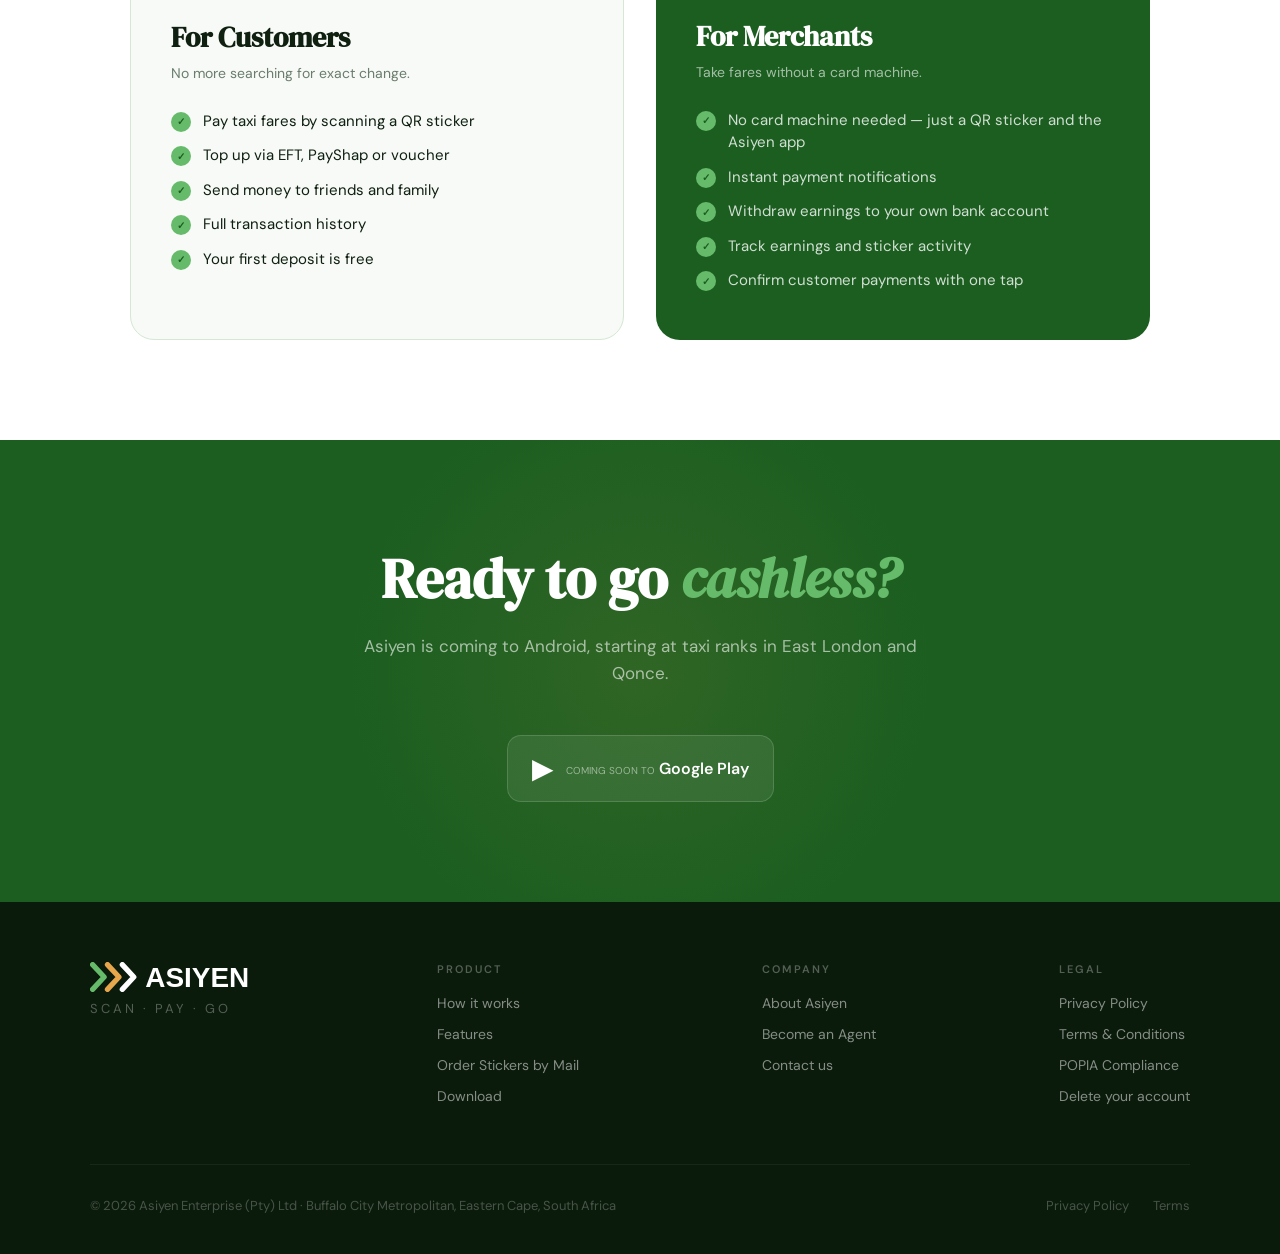
==== commit f1c613f2: "Copy fixes, /delete-account, T&Cs s1/s7/s12, Cloudflare in the privacy policy - Merchants need the a" ====
--- a/index.html
+++ b/index.html
@@ -906,12 +906,12 @@
   <section class="hero">
     <div class="hero-inner">
       <div class="hero-content">
-        <div class="hero-tag">Now available in East London</div>
+        <div class="hero-tag">Coming soon to East London and Qonce</div>
         <h1>Pay your taxi fare <em>instantly</em></h1>
         <p class="hero-sub">Asiyen is a digital wallet built for South Africa's informal economy. Scan a sticker. Pay in seconds. No cash needed.</p>
         <div class="hero-actions">
           <a href="#download" class="btn-primary">
-            ↓ Download Asiyen
+            ↓ Coming soon to Android
           </a>
           <a href="#how" class="btn-secondary">
             See how it works →
@@ -1066,7 +1066,7 @@
         <div class="feature-card">
           <div class="feature-icon">🧾</div>
           <h3>Ping confirmation</h3>
-          <p>After paying, ping the merchant to confirm. They tap once to confirm — both sides get a verified payment record.</p>
+          <p>Every fare sends the merchant a ping. They tap once to confirm it, so both sides have a verified payment record.</p>
         </div>
       </div>
     </div>
@@ -1090,9 +1090,9 @@
       </div>
       <div class="who-card merchant">
         <h3>For Merchants</h3>
-        <p class="who-sub">Receive payments without holding a phone.</p>
+        <p class="who-sub">Take fares without a card machine.</p>
         <ul class="who-list">
-          <li><span class="check">✓</span> No device needed — just a QR sticker</li>
+          <li><span class="check">✓</span> No card machine needed — just a QR sticker and the Asiyen app</li>
           <li><span class="check">✓</span> Instant payment notifications</li>
           <li><span class="check">✓</span> Withdraw earnings to your own bank account</li>
           <li><span class="check">✓</span> Track earnings and sticker activity</li>
@@ -1105,7 +1105,7 @@
   <section id="download" class="download-section">
     <div class="download-inner">
       <h2>Ready to go <em>cashless?</em></h2>
-      <p>Download Asiyen on Android and join the growing community of cashless commuters in East London.</p>
+      <p>Asiyen is coming to Android, starting at taxi ranks in East London and Qonce.</p>
       <div class="store-buttons">
         <!-- Not a link until the Play listing is live. There is no
              iPhone app. -->
@@ -1152,6 +1152,7 @@
             <li><a href="/privacy/">Privacy Policy</a></li>
             <li><a href="/terms/">Terms &amp; Conditions</a></li>
             <li><a href="/privacy/#your-rights">POPIA Compliance</a></li>
+            <li><a href="/delete-account/">Delete your account</a></li>
           </ul>
         </div>
       </div>
@@ -1242,7 +1243,7 @@
   </button>
 
   <h2 style="margin-top:56px;">Note</h2>
-  <p style="font-size:14px;">By submitting, you confirm the shipping address and phone number are correct. Orders are reviewed manually and revenue is only recognised once your payment is confirmed &mdash; a rejected or unmatched payment will not be charged against your account. See our <a href="/terms/#delivery" style="color:var(--dark);">Terms &amp; Conditions</a> for full details on stickers and delivery.</p>
+  <p style="font-size:14px;">By submitting, you confirm the shipping address and phone number are correct. We post your order once we have matched your payment. If we can't match it, we'll contact you. See our <a href="/terms/#delivery" style="color:var(--dark);">Terms &amp; Conditions</a> for full details on stickers and delivery.</p>
 </div>
 
 <script>
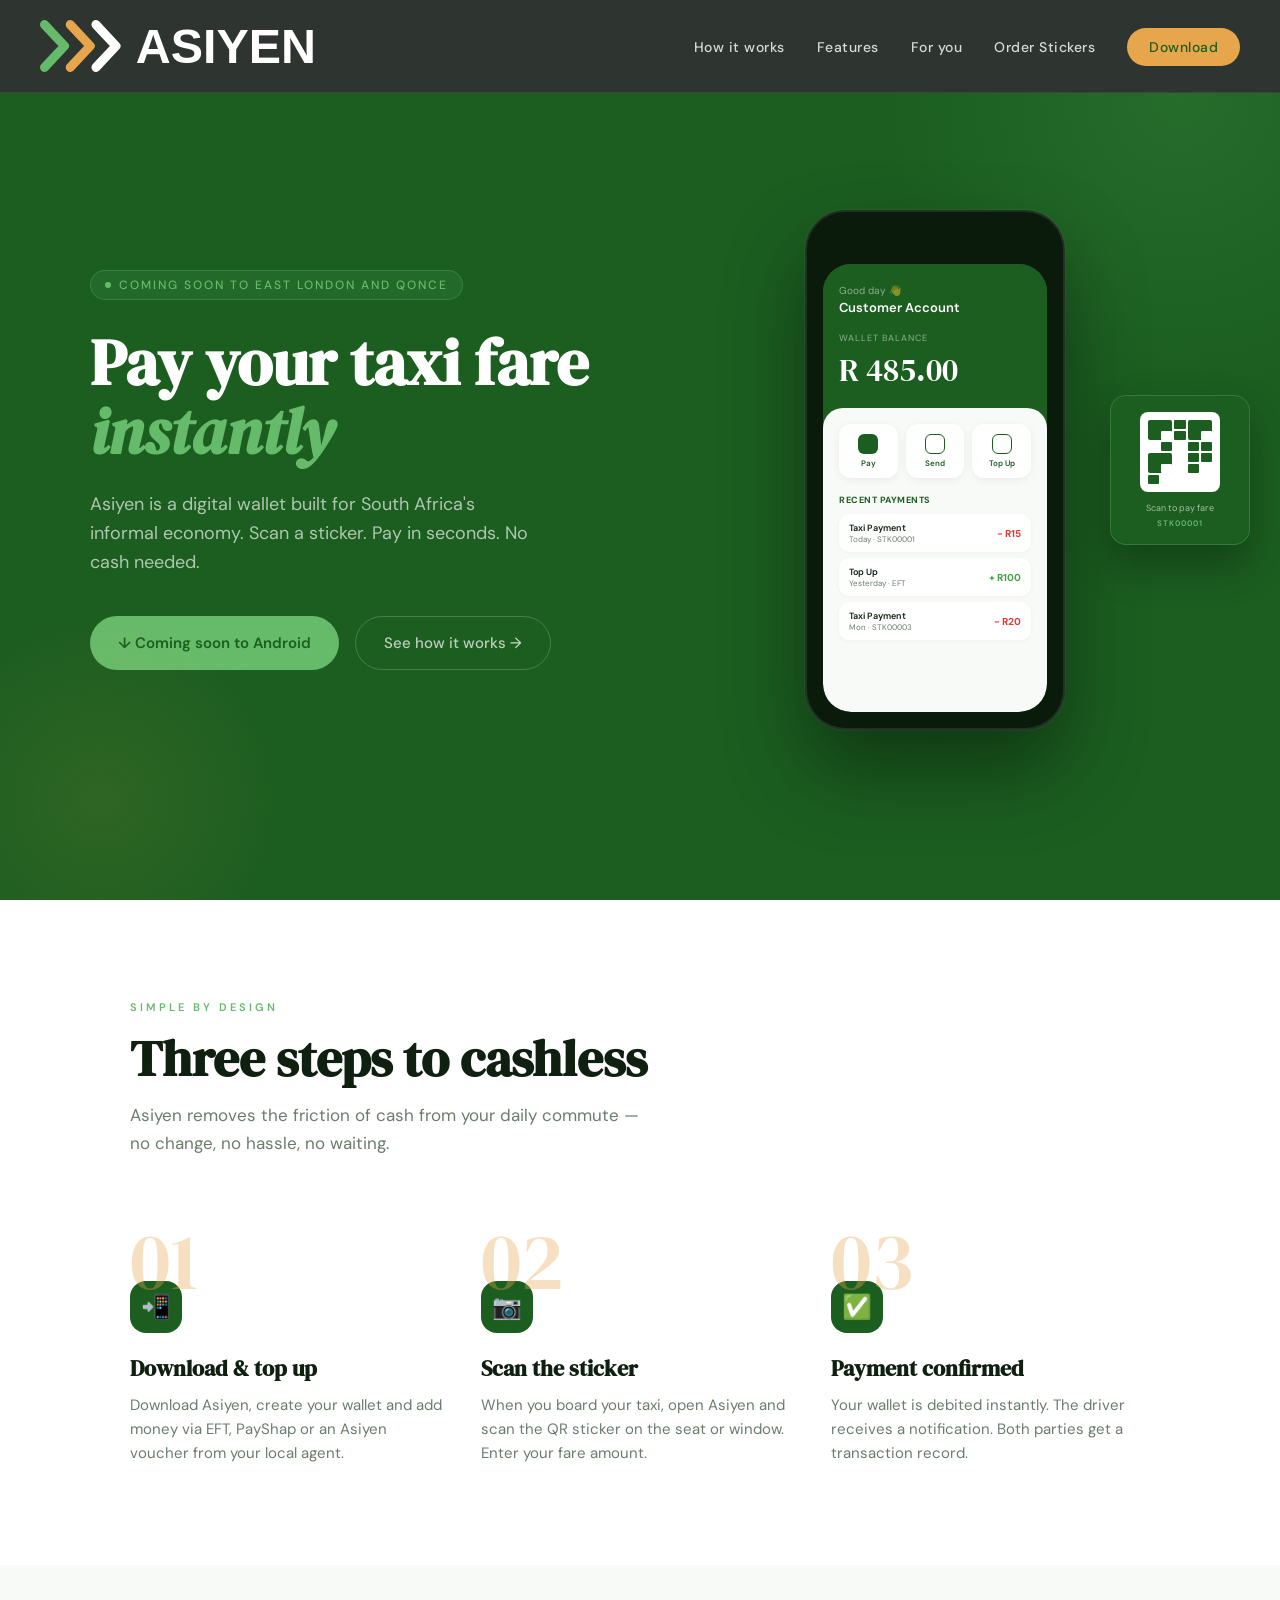
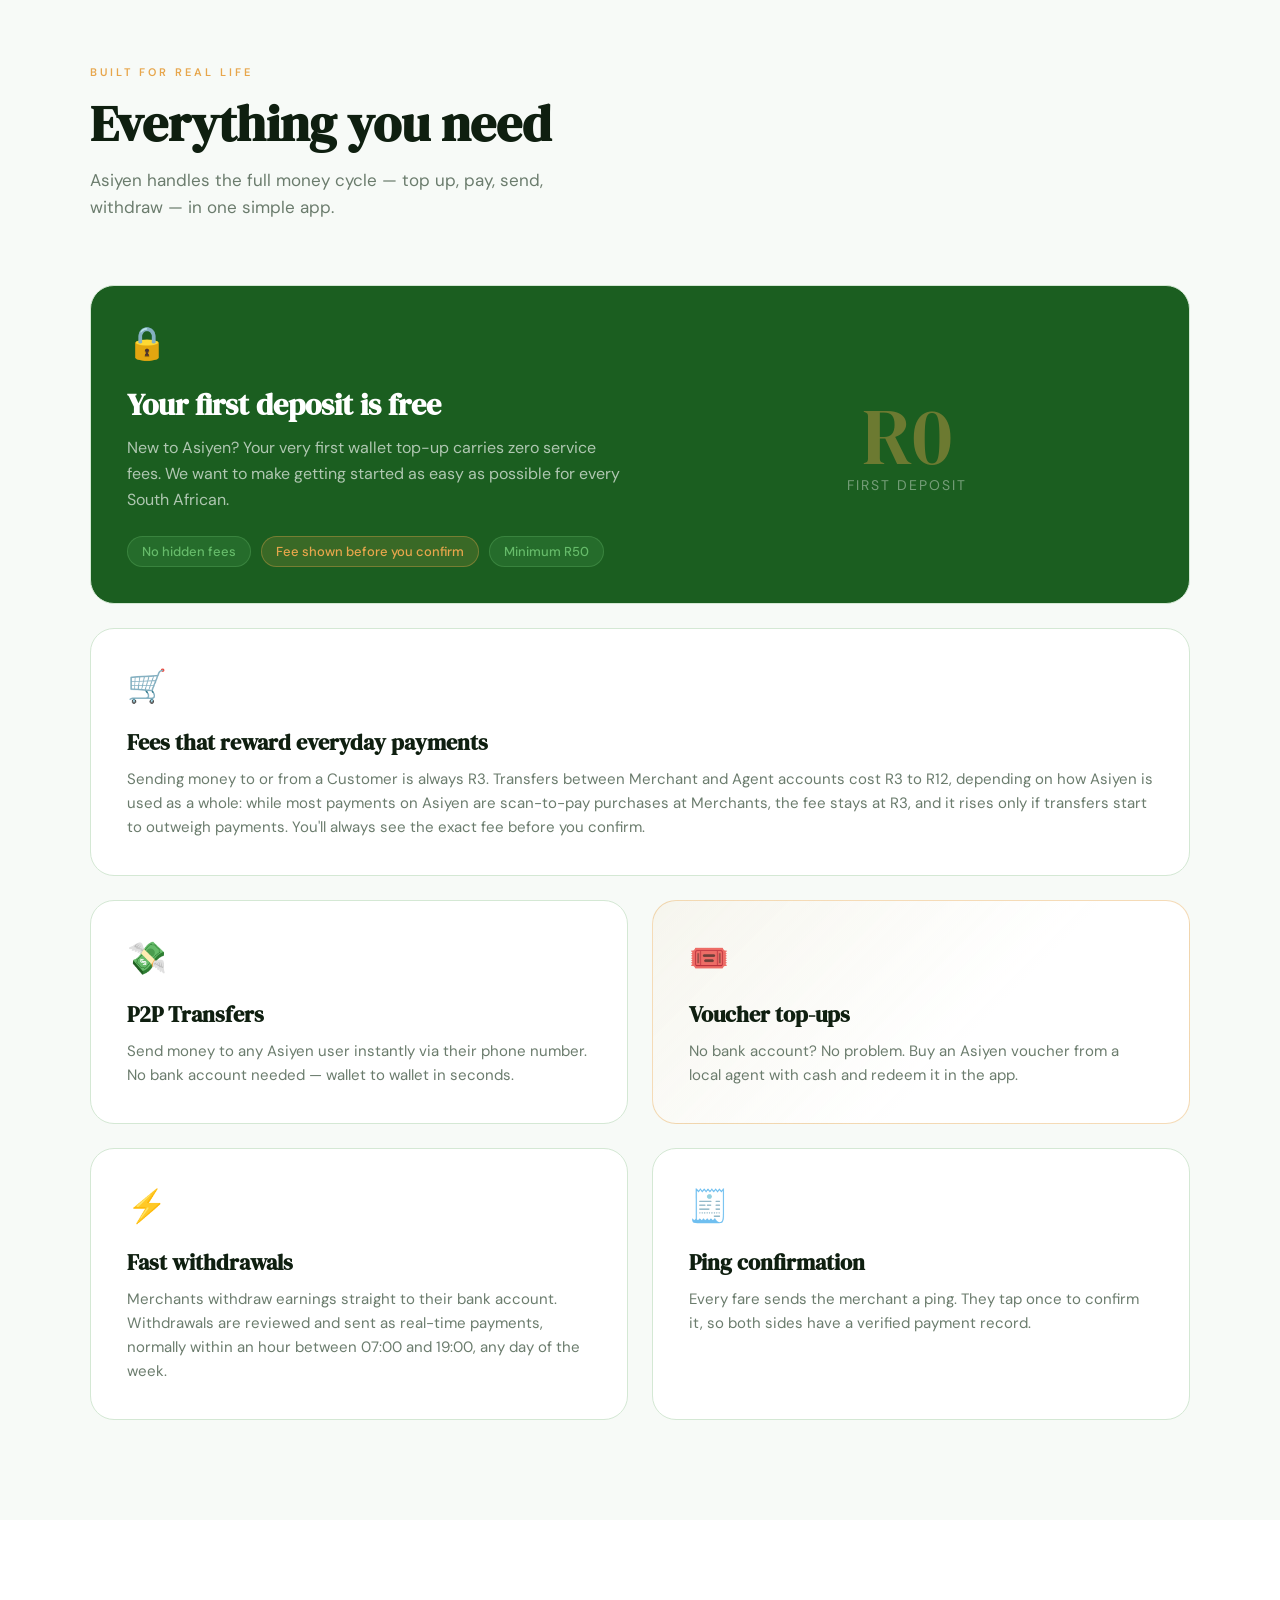
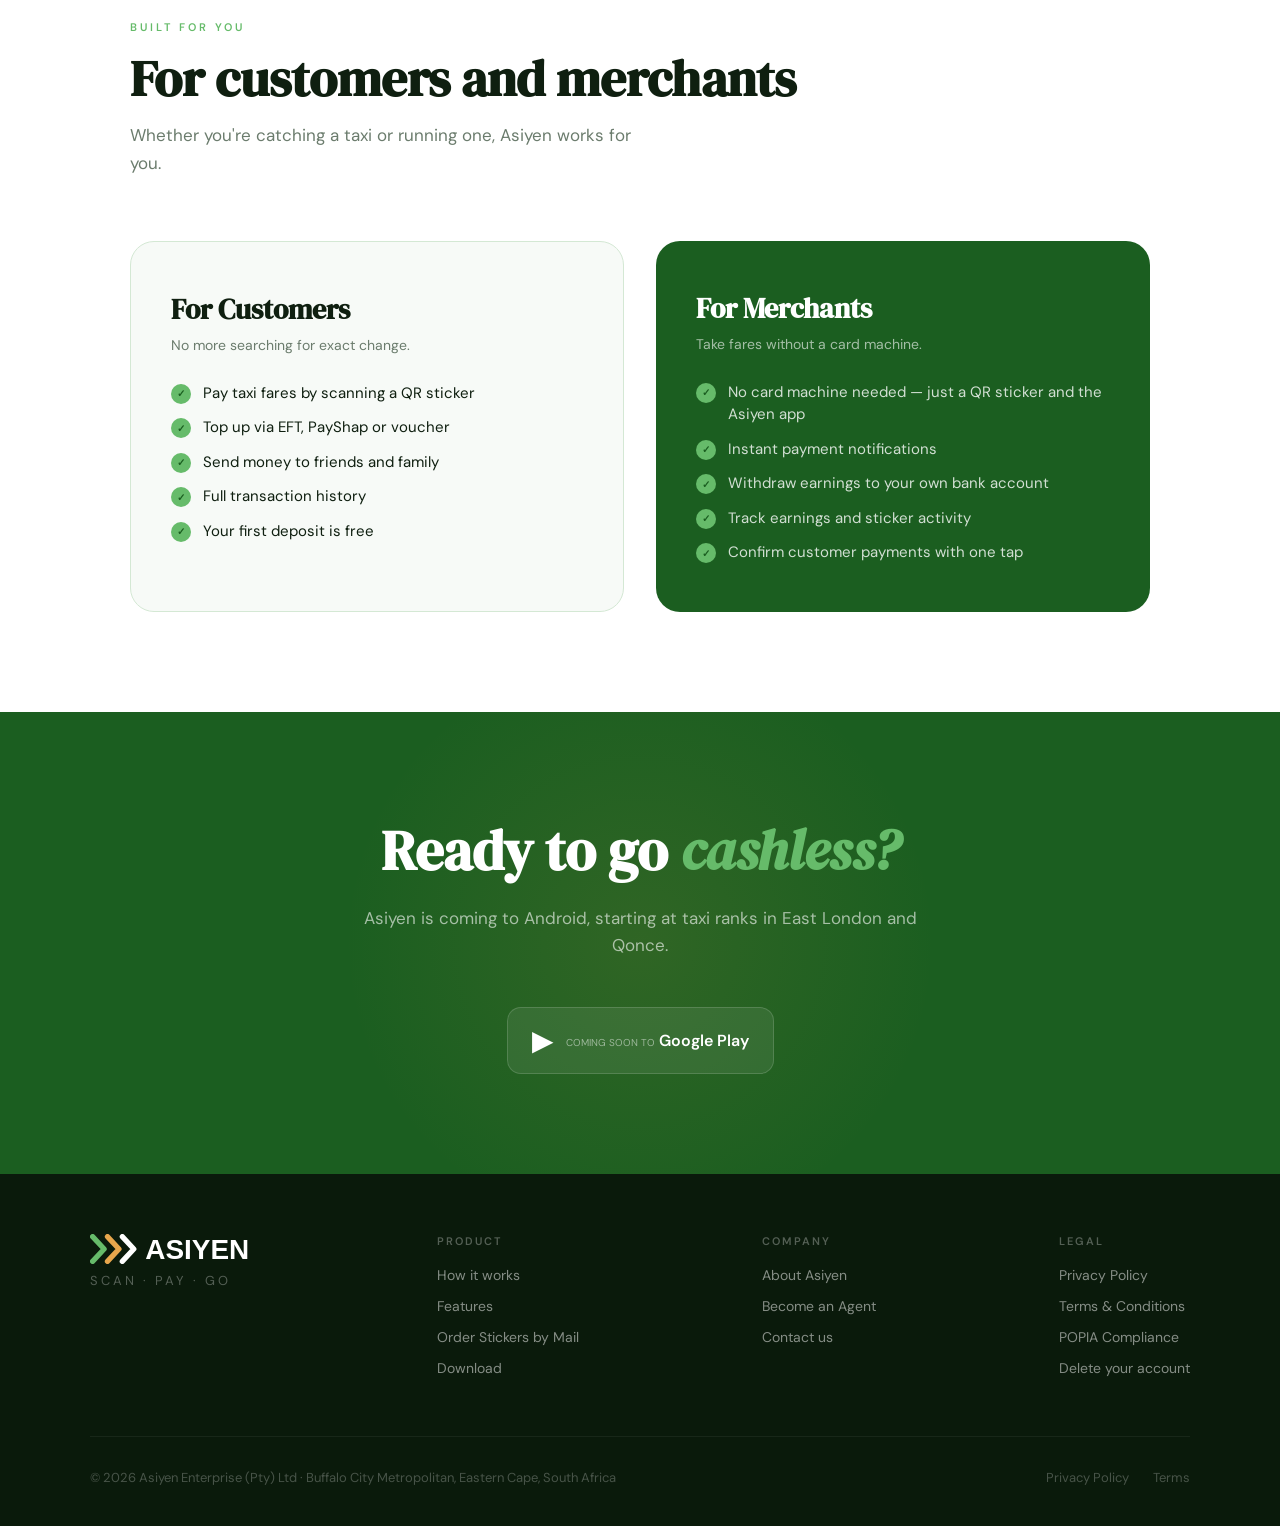
==== commit 48287a06: "Transfer fees explained: home page card and T&Cs section 5 (platform-wide, vendor-neutral) Co-Author" ====
--- a/index.html
+++ b/index.html
@@ -508,6 +508,12 @@
       background: linear-gradient(135deg, rgba(231,166,76,0.05), white 60%);
     }
 
+    /* A full-width white card (22 Oct: the transfer-fee card), so the
+       two-column grid stays even. */
+    .feature-card.wide {
+      grid-column: span 2;
+    }
+
     .feature-card.large {
       grid-column: span 2;
       background: var(--dark);
@@ -852,6 +858,7 @@
       .features-section { padding: 60px 20px; }
       .features-grid { grid-template-columns: 1fr; }
       .feature-card.large { grid-column: span 1; grid-template-columns: 1fr; }
+      .feature-card.wide { grid-column: span 1; }
       .who-section { padding: 60px 20px; }
       .who-grid { grid-template-columns: 1fr; }
       .download-section { padding: 60px 20px; }
@@ -1048,6 +1055,17 @@
             <div style="font-size:14px; color:rgba(255,255,255,0.4); letter-spacing:2px;">FIRST DEPOSIT</div>
           </div>
         </div>
+        <!-- Matches calculate_p2p_fee(): the R3-R12 tier follows
+             platform_settings.taxi_payment_ratio, Asiyen-wide, not per user.
+             That ratio counts every pay_fare payment to any Merchant (taxi or
+             vendor; the type is named taxi_payment). Change the function,
+             T&Cs section 5, this card, the app's Send screen fee lines and
+             the dashboard's feeTier() together. -->
+        <div class="feature-card wide">
+          <div class="feature-icon">🛒</div>
+          <h3>Fees that reward everyday payments</h3>
+          <p>Sending money to or from a Customer is always R3. Transfers between Merchant and Agent accounts cost R3 to R12, depending on how Asiyen is used as a whole: while most payments on Asiyen are scan-to-pay purchases at Merchants, the fee stays at R3, and it rises only if transfers start to outweigh payments. You'll always see the exact fee before you confirm.</p>
+        </div>
         <div class="feature-card">
           <div class="feature-icon">💸</div>
           <h3>P2P Transfers</h3>
@@ -1168,82 +1186,98 @@
 
 </div>
 
-<!-- ORDER STICKERS BY MAIL PAGE -->
+<!-- ORDER STICKERS BY MAIL PAGE (20 Oct: website prices, Simele 19 Oct) -->
 <div class="sub-page" id="orderPage">
   <a href="#" style="display:inline-flex;align-items:center;gap:8px;color:var(--dark);text-decoration:none;font-weight:500;margin-bottom:40px;">&larr; Back to Asiyen</a>
-  <h1>Order Stickers by Mail</h1>
-  <p class="privacy-date">For registered Merchants too far from an Asiyen agent to buy in person.</p>
-
-  <p>If there's no Asiyen agent near you yet, you can order your sticker directly and we'll post it to you. You'll need to already have a <strong>Merchant</strong> account in the Asiyen app &mdash; if you don't yet, <a href="#download" style="color:var(--dark);">download the app</a> and register first, then come back here.</p>
+  <h1>Order stickers by post</h1>
+  <p class="privacy-date">For Merchants who can't get to an Asiyen agent.</p>
+
+  <p>You need a <strong>Merchant account</strong> in the Asiyen app first. No account yet? <a href="#download" style="color:var(--dark);">Get the app</a> and sign up, then come back here.</p>
+
+  <h2>Prices</h2>
+  <table style="width:100%; border-collapse:collapse; font-size:16px; margin-bottom:8px;">
+    <tr style="border-bottom:1px solid var(--border);"><td style="padding:10px 0;">1 sticker</td><td style="padding:10px 0; text-align:right; font-weight:600;">R50</td></tr>
+    <tr style="border-bottom:1px solid var(--border);"><td style="padding:10px 0;">Pack of 5 <span style="color:var(--muted);">(R45 each)</span></td><td style="padding:10px 0; text-align:right; font-weight:600;">R225</td></tr>
+    <tr style="border-bottom:1px solid var(--border);"><td style="padding:10px 0;">Pack of 10 <span style="color:var(--muted);">(R40 each)</span></td><td style="padding:10px 0; text-align:right; font-weight:600;">R400</td></tr>
+    <tr><td style="padding:10px 0;">Delivery by Paxi, once per order</td><td style="padding:10px 0; text-align:right; font-weight:600;">R60</td></tr>
+  </table>
+  <p style="font-size:14px;">Packs of 5 and 10 are for taxi owners with several vehicles.</p>
 
   <h2>How it works</h2>
   <ol style="padding-left: 20px; color: var(--muted); font-size: 16px; line-height: 1.8;">
-    <li>Enter your registered Merchant phone number, shipping address, and how many stickers you'd like.</li>
-    <li>Pay the total shown via EFT to the account below.</li>
-    <li>Upload a screenshot of the payment as proof, and submit.</li>
-    <li>We confirm your payment, post your sticker(s) via Paxi (7&ndash;9 business days), and send you the tracking number.</li>
-    <li>Once it arrives, we activate your sticker remotely &mdash; no agent visit needed.</li>
+    <li>Choose 1, 5 or 10 and fill in your details.</li>
+    <li>Pay the total by EFT.</li>
+    <li>Upload a photo or screenshot of your payment and submit.</li>
+    <li>We check payments within 2 working days. Then we post your stickers with Paxi and send you the tracking number. Paxi takes 7&ndash;9 working days.</li>
+    <li>When they arrive, email <a href="mailto:admin@asiyen.com" style="color:var(--dark);">admin@asiyen.com</a> or reply to our message, and we switch them on for your account.</li>
   </ol>
 
-  <h2>1. Your details</h2>
+  <h2>1. Your order</h2>
   <div style="margin-bottom:16px;">
-    <label style="display:block; font-weight:600; font-size:14px; color:var(--ink); margin-bottom:6px;">Registered Merchant phone number</label>
-    <input type="tel" id="orderPhone" placeholder="081 234 5678"
+    <label style="display:block; font-weight:600; font-size:14px; color:var(--ink); margin-bottom:6px;">How many?</label>
+    <div style="display:flex; gap:8px; flex-wrap:wrap;">
+      <button type="button" onclick="setOrderQty(1)" class="qty-btn" data-qty="1">1 sticker</button>
+      <button type="button" onclick="setOrderQty(5)" class="qty-btn" data-qty="5">Pack of 5</button>
+      <button type="button" onclick="setOrderQty(10)" class="qty-btn" data-qty="10">Pack of 10</button>
+    </div>
+  </div>
+  <div style="margin-bottom:16px;">
+    <label style="display:block; font-weight:600; font-size:14px; color:var(--ink); margin-bottom:6px;">Your Asiyen number (the phone number you signed up with)</label>
+    <input type="tel" id="orderPhone" placeholder="082 123 4567"
       style="width:100%; padding:12px 14px; border:1px solid var(--border); border-radius:10px; font-size:15px; font-family:'DM Sans',sans-serif;">
   </div>
-  <div style="margin-bottom:16px;">
-    <label style="display:block; font-weight:600; font-size:14px; color:var(--ink); margin-bottom:6px;">Shipping address</label>
+  <div style="margin-bottom:24px;">
+    <label style="display:block; font-weight:600; font-size:14px; color:var(--ink); margin-bottom:6px;">Delivery address (your nearest Paxi point or street address)</label>
     <textarea id="orderAddress" rows="3" placeholder="Street address, suburb, town, postal code"
       style="width:100%; padding:12px 14px; border:1px solid var(--border); border-radius:10px; font-size:15px; font-family:'DM Sans',sans-serif; resize:vertical;"></textarea>
   </div>
-  <div style="margin-bottom:24px;">
-    <label style="display:block; font-weight:600; font-size:14px; color:var(--ink); margin-bottom:6px;">Quantity</label>
-    <div style="display:flex; gap:8px; margin-bottom:10px;">
-      <button type="button" onclick="setOrderQty(1)" class="qty-btn">1 sticker</button>
-      <button type="button" onclick="setOrderQty(5)" class="qty-btn">5-pack</button>
-      <button type="button" onclick="setOrderQty(10)" class="qty-btn">10</button>
-    </div>
-    <input type="number" id="orderQty" min="1" max="50" value="1" oninput="updateOrderPrice()"
-      style="width:120px; padding:12px 14px; border:1px solid var(--border); border-radius:10px; font-size:15px; font-family:'DM Sans',sans-serif;">
-  </div>
 
   <div style="background: var(--off); border-radius: 16px; padding: 20px; margin-bottom: 32px;">
     <div style="display:flex; justify-content:space-between; font-size:14px; color:var(--muted); margin-bottom:8px;">
-      <span>Stickers</span><span id="priceStickers">R35.00</span>
+      <span id="priceLabel">1 sticker</span><span id="priceStickers">R50.00</span>
     </div>
     <div style="display:flex; justify-content:space-between; font-size:14px; color:var(--muted); margin-bottom:8px;">
-      <span>Shipping (Paxi, 7&ndash;9 days)</span><span>R60.00</span>
+      <span>Delivery (Paxi)</span><span id="priceDelivery">R60.00</span>
     </div>
     <div style="display:flex; justify-content:space-between; font-weight:700; font-size:18px; color:var(--dark); padding-top:10px; border-top:1px solid var(--border);">
-      <span>Total to pay</span><span id="priceTotal">R95.00</span>
+      <span>Total to pay</span><span id="priceTotal">R110.00</span>
     </div>
   </div>
 
-  <h2>2. Pay via EFT</h2>
-  <div style="background: rgba(231,166,76,0.08); border:1px solid rgba(231,166,76,0.35); border-radius:12px; padding:16px; margin-bottom:24px;">
+  <h2>2. Pay by EFT</h2>
+  <div style="background: rgba(231,166,76,0.08); border:1px solid rgba(231,166,76,0.35); border-radius:12px; padding:16px; margin-bottom:12px;">
     <p style="margin-bottom:0; color: var(--ink);">
-      Send the total above via EFT to:<br/>
       <strong>Asiyen Enterprise (Pty) Ltd</strong><br/>
-      Capitec Business &middot; Acc: 1055682228 &middot; Branch: 450105
+      Capitec Business &middot; Account 1055682228 &middot; Branch 450105
     </p>
   </div>
-
-  <h2>3. Proof of payment</h2>
+  <div style="background:#fdecea; border:2px solid #c0392b; border-radius:12px; padding:16px; margin-bottom:24px;">
+    <p style="margin-bottom:0; color:#7b1d14; font-size:16px;">
+      <strong>&#9888; Reference: your Asiyen number</strong>, the phone number you signed up with, no spaces (for example 0821234567). Without it we can't match your payment.
+    </p>
+  </div>
+
+  <h2>3. Upload your proof of payment</h2>
+  <div style="background:#fdecea; border:2px solid #c0392b; border-radius:12px; padding:12px 16px; margin-bottom:12px;">
+    <p style="margin-bottom:0; color:#7b1d14; font-size:15px;"><strong>&#9888; Check your proof shows your Asiyen number as the reference.</strong> If it doesn't, we can't match your payment.</p>
+  </div>
   <div style="margin-bottom:24px;">
     <input type="file" id="orderProof" accept="image/*"
       style="width:100%; padding:12px 14px; border:1px solid var(--border); border-radius:10px; font-size:14px; font-family:'DM Sans',sans-serif;">
-    <p style="font-size:13px; color:var(--muted); margin-top:6px;">A screenshot or photo of your EFT payment confirmation.</p>
+    <p style="font-size:13px; color:var(--muted); margin-top:6px;">A screenshot or photo of your EFT payment.</p>
   </div>
 
   <div id="orderError" style="display:none; color:#c0392b; background:#fdecea; border-radius:10px; padding:12px 14px; margin-bottom:16px; font-size:14px;"></div>
   <div id="orderSuccess" style="display:none; color:var(--dark); background:rgba(102,187,106,0.12); border-radius:10px; padding:16px; margin-bottom:16px; font-size:14px;"></div>
 
   <button onclick="submitOrder()" id="orderSubmitBtn" class="btn-primary" style="border:none; cursor:pointer; font-family:'DM Sans',sans-serif;">
-    Submit Order
+    Send my order
   </button>
 
-  <h2 style="margin-top:56px;">Note</h2>
-  <p style="font-size:14px;">By submitting, you confirm the shipping address and phone number are correct. We post your order once we have matched your payment. If we can't match it, we'll contact you. See our <a href="/terms/#delivery" style="color:var(--dark);">Terms &amp; Conditions</a> for full details on stickers and delivery.</p>
+  <h2 style="margin-top:56px;">Are you an Asiyen agent?</h2>
+  <p>Agents pay R30 per sticker, in packs of 10. Contact <a href="mailto:admin@asiyen.com" style="color:var(--dark);">admin@asiyen.com</a>.</p>
+
+  <p style="font-size:14px; margin-top:24px;">By sending your order, you confirm your number and address are correct. We post your order once we have matched your payment. If we can't match it, we'll contact you. See our <a href="/terms/#delivery" style="color:var(--dark);">Terms &amp; Conditions</a> for stickers and delivery.</p>
 </div>
 
 <script>
@@ -1251,27 +1285,32 @@
   // ── ORDER STICKERS BY MAIL ──────────────────────────────────────
   const SUPABASE_URL = 'https://ngvwcgumvjipquvgijfc.supabase.co';
   const SUPABASE_ANON_KEY = 'sb_publishable_IEMupCW8uBFxUPALjaiaXg_CXfjeOwL';
-  const SHIPPING_FEE = 60;
-
-  // Mirrors calculate_sticker_sale_price() server-side: packs of 5 at
-  // R120, remainder as singles at R35. Client-side is display only —
-  // the Edge Function recalculates authoritatively before charging.
-  function calcStickerPrice(qty) {
-    const packs = Math.floor(qty / 5);
-    const remainder = qty % 5;
-    return (packs * 120) + (remainder * 35);
-  }
+
+  // Display only. The server prices every order itself (mail_order_quote:
+  // 1 = R50, 5 = R225, 10 = R400, plus admin_safety_limits.
+  // mail_order_delivery_fee, Paxi's fee). Change these together with it.
+  const ORDER_PRICES = { 1: 50, 5: 225, 10: 400 };
+  const ORDER_LABELS = { 1: '1 sticker', 5: 'Pack of 5', 10: 'Pack of 10' };
+  const DELIVERY_FEE = 60;
+  let orderQty = 1;
 
   function setOrderQty(n) {
-    document.getElementById('orderQty').value = n;
+    orderQty = n;
+    document.querySelectorAll('#orderPage .qty-btn').forEach(b => {
+      const on = Number(b.dataset.qty) === n;
+      b.setAttribute('aria-pressed', on ? 'true' : 'false');
+      b.style.background = on ? 'var(--dark)' : 'white';
+      b.style.color = on ? 'white' : 'var(--dark)';
+    });
     updateOrderPrice();
   }
 
   function updateOrderPrice() {
-    const qty = Math.max(1, parseInt(document.getElementById('orderQty').value) || 1);
-    const stickerPrice = calcStickerPrice(qty);
-    document.getElementById('priceStickers').textContent = `R${stickerPrice.toFixed(2)}`;
-    document.getElementById('priceTotal').textContent = `R${(stickerPrice + SHIPPING_FEE).toFixed(2)}`;
+    const stickers = ORDER_PRICES[orderQty];
+    document.getElementById('priceLabel').textContent = ORDER_LABELS[orderQty];
+    document.getElementById('priceStickers').textContent = `R${stickers.toFixed(2)}`;
+    document.getElementById('priceDelivery').textContent = `R${DELIVERY_FEE.toFixed(2)}`;
+    document.getElementById('priceTotal').textContent = `R${(stickers + DELIVERY_FEE).toFixed(2)}`;
   }
 
   function fileToBase64(file) {
@@ -1286,7 +1325,6 @@
   async function submitOrder() {
     const phone = document.getElementById('orderPhone').value.trim();
     const address = document.getElementById('orderAddress').value.trim();
-    const qty = parseInt(document.getElementById('orderQty').value) || 0;
     const fileInput = document.getElementById('orderProof');
     const errorEl = document.getElementById('orderError');
     const successEl = document.getElementById('orderSuccess');
@@ -1295,14 +1333,14 @@
     errorEl.style.display = 'none';
     successEl.style.display = 'none';
 
-    if (!phone || !address || qty < 1 || !fileInput.files[0]) {
-      errorEl.textContent = 'Please fill in your phone number, address, quantity, and attach proof of payment.';
+    if (!phone || !address || !fileInput.files[0]) {
+      errorEl.textContent = 'Please fill in your Asiyen number and address, and attach your proof of payment.';
       errorEl.style.display = 'block';
       return;
     }
 
     btn.disabled = true;
-    btn.textContent = 'Submitting…';
+    btn.textContent = 'Sending…';
 
     try {
       const file = fileInput.files[0];
@@ -1318,7 +1356,7 @@
         body: JSON.stringify({
           phone,
           shipping_address: address,
-          quantity: qty,
+          quantity: orderQty,
           proof_base64: proofBase64,
           proof_content_type: file.type || 'image/jpeg'
         })
@@ -1329,21 +1367,21 @@
         throw new Error(result.error || 'Something went wrong. Please try again.');
       }
 
-      successEl.innerHTML = `Order submitted! We'll confirm your payment and be in touch at ${phone}. Total: R${result.total.toFixed(2)}.`;
+      successEl.textContent = `Order sent. We'll check your payment and send your tracking number to ${phone}. Total: R${Number(result.total).toFixed(2)}.`;
       successEl.style.display = 'block';
       document.getElementById('orderPhone').value = '';
       document.getElementById('orderAddress').value = '';
-      document.getElementById('orderQty').value = 1;
       fileInput.value = '';
-      updateOrderPrice();
+      setOrderQty(1);
     } catch (e) {
       errorEl.textContent = e.message;
       errorEl.style.display = 'block';
-    }  finally {
+    } finally {
       btn.disabled = false;
-      btn.textContent = 'Submit Order';
+      btn.textContent = 'Send my order';
     }
   }
+  setOrderQty(1);
 
   // The privacy policy and terms moved to /privacy/ and /terms/ (18 Oct)
   // so each has its own address. Only the order form is still a section of
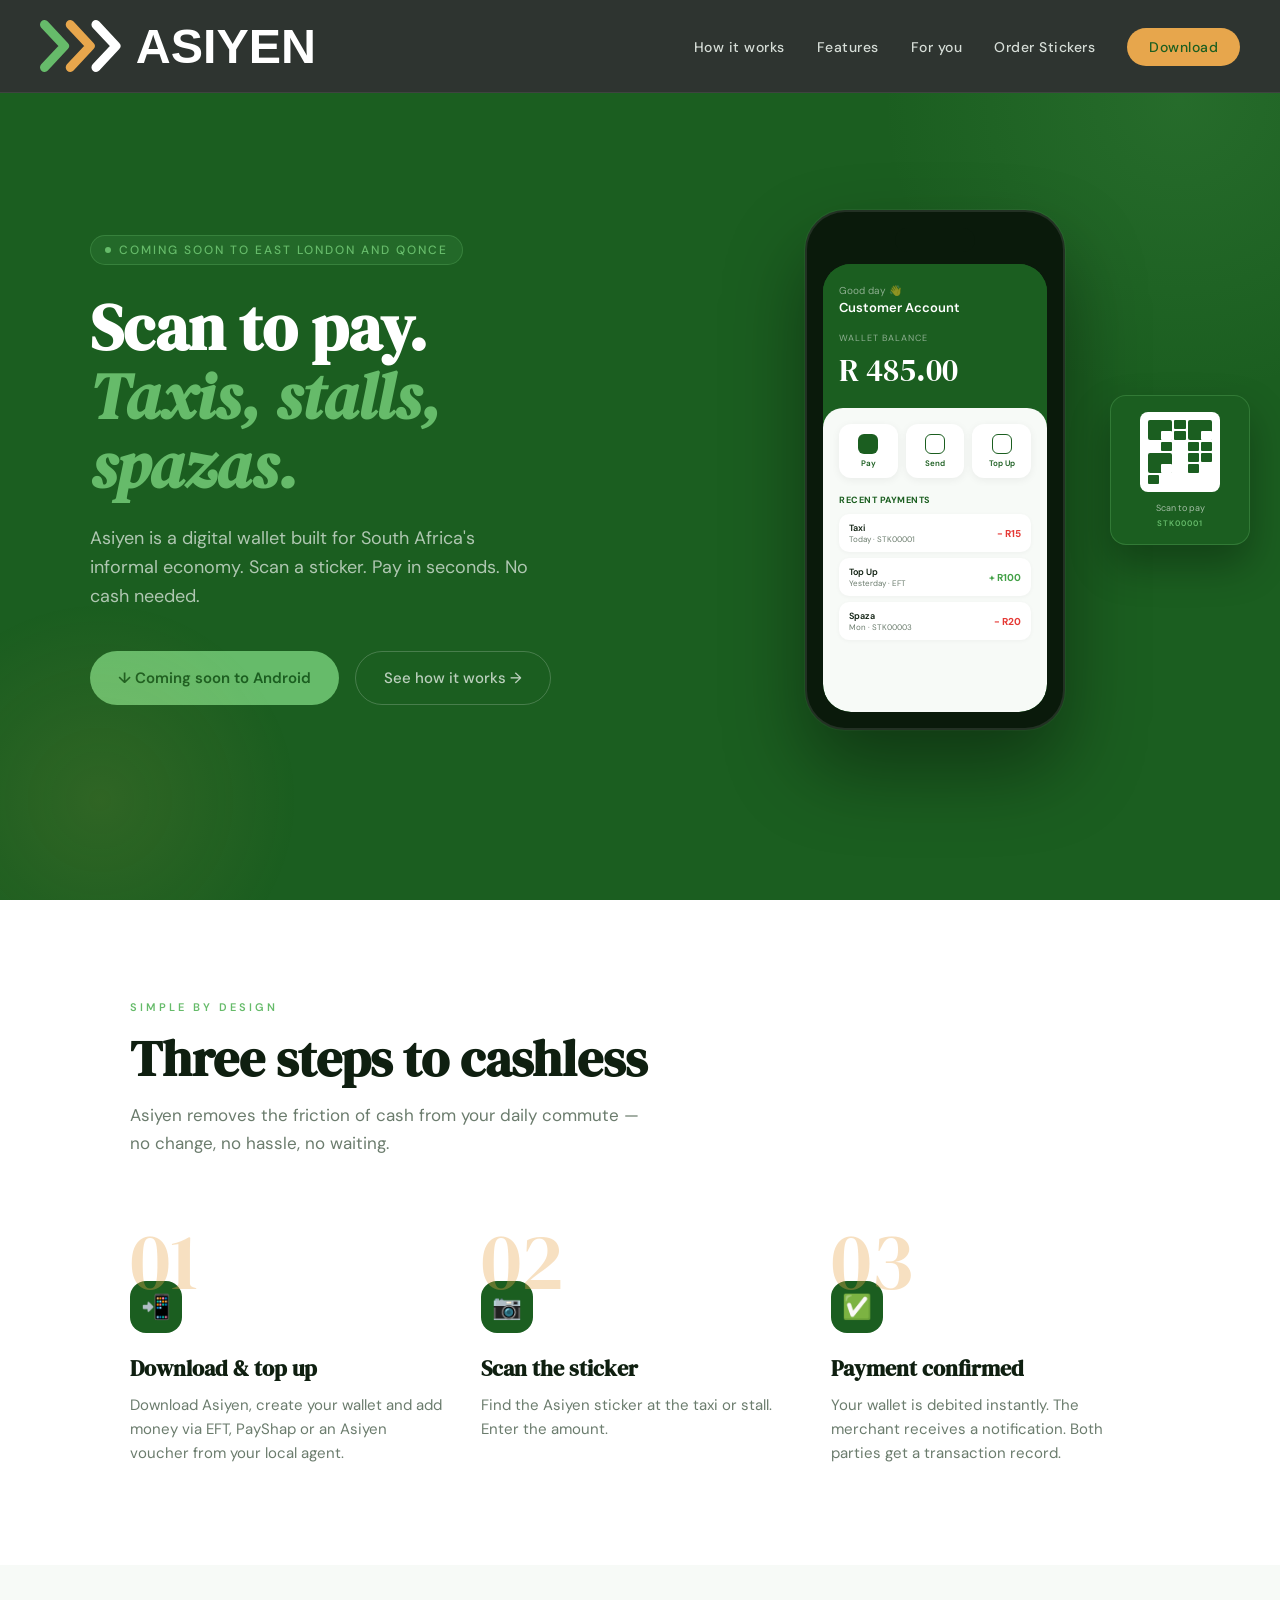
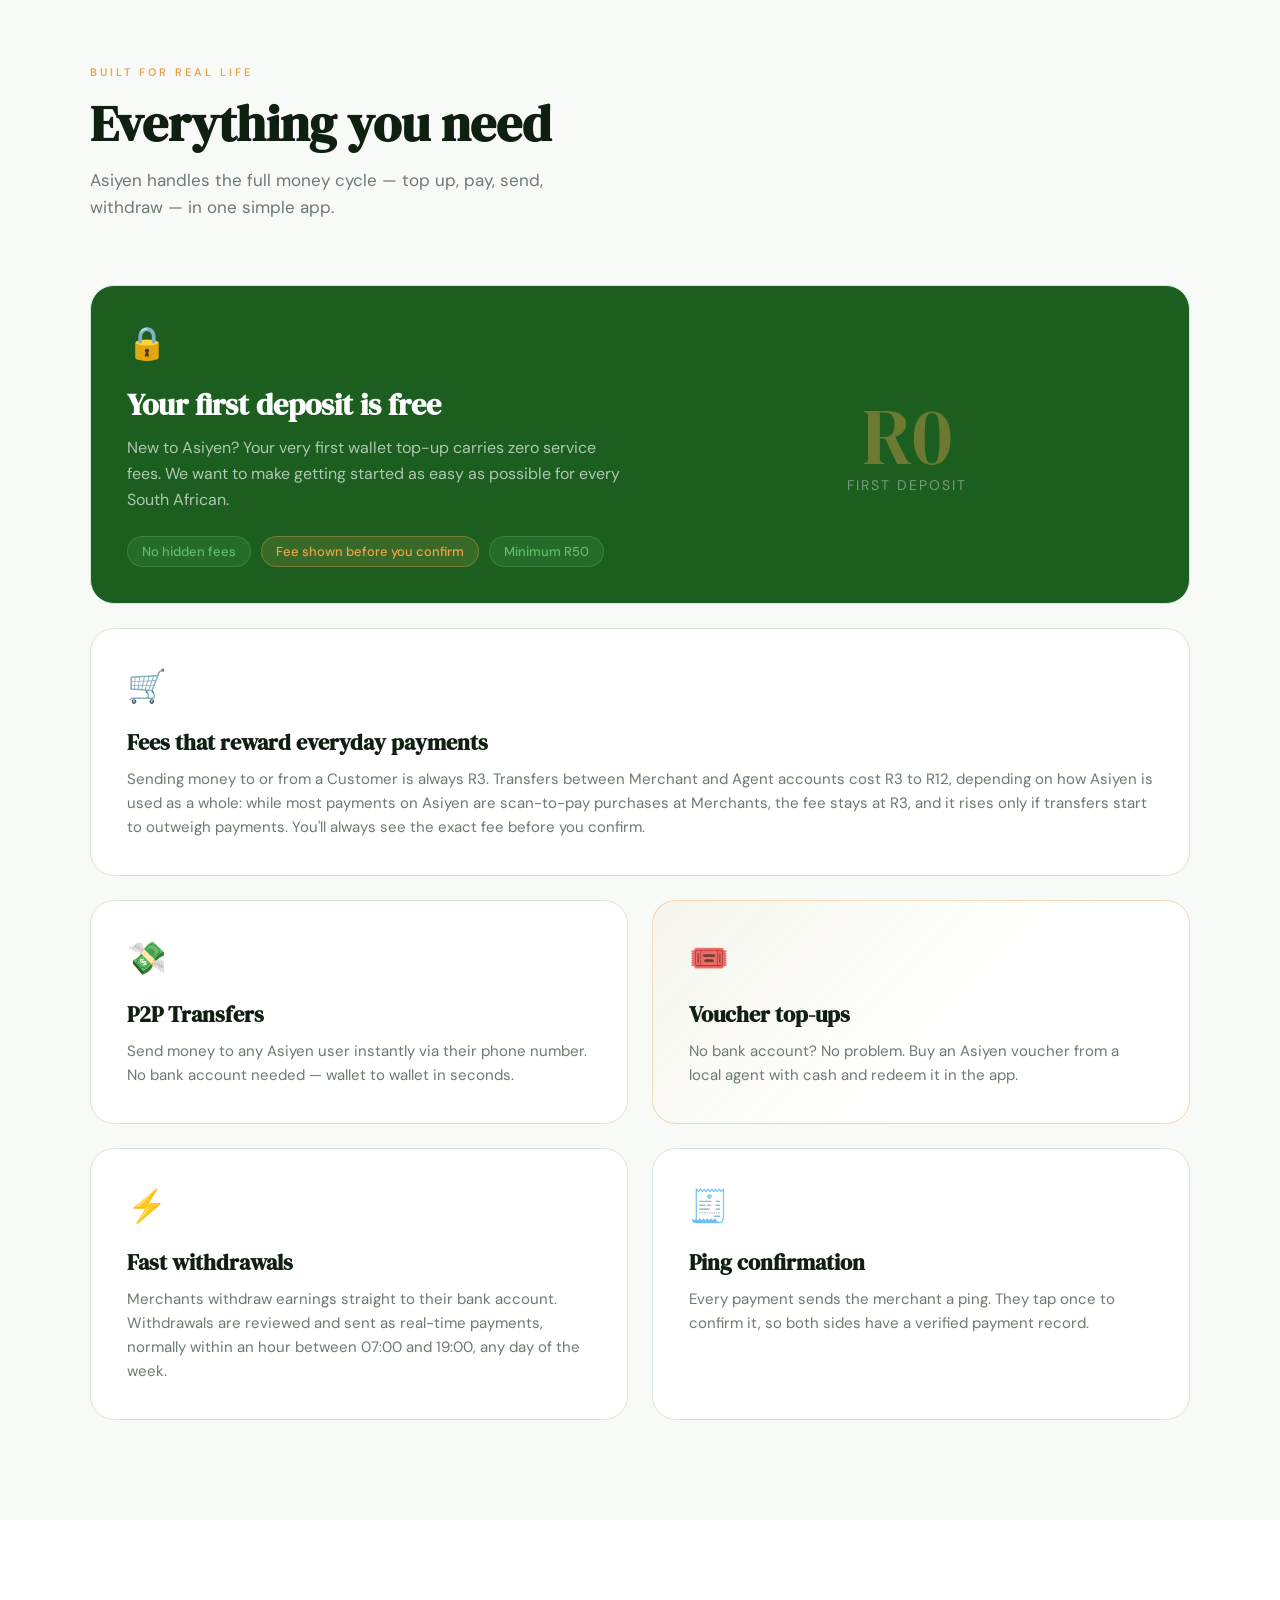
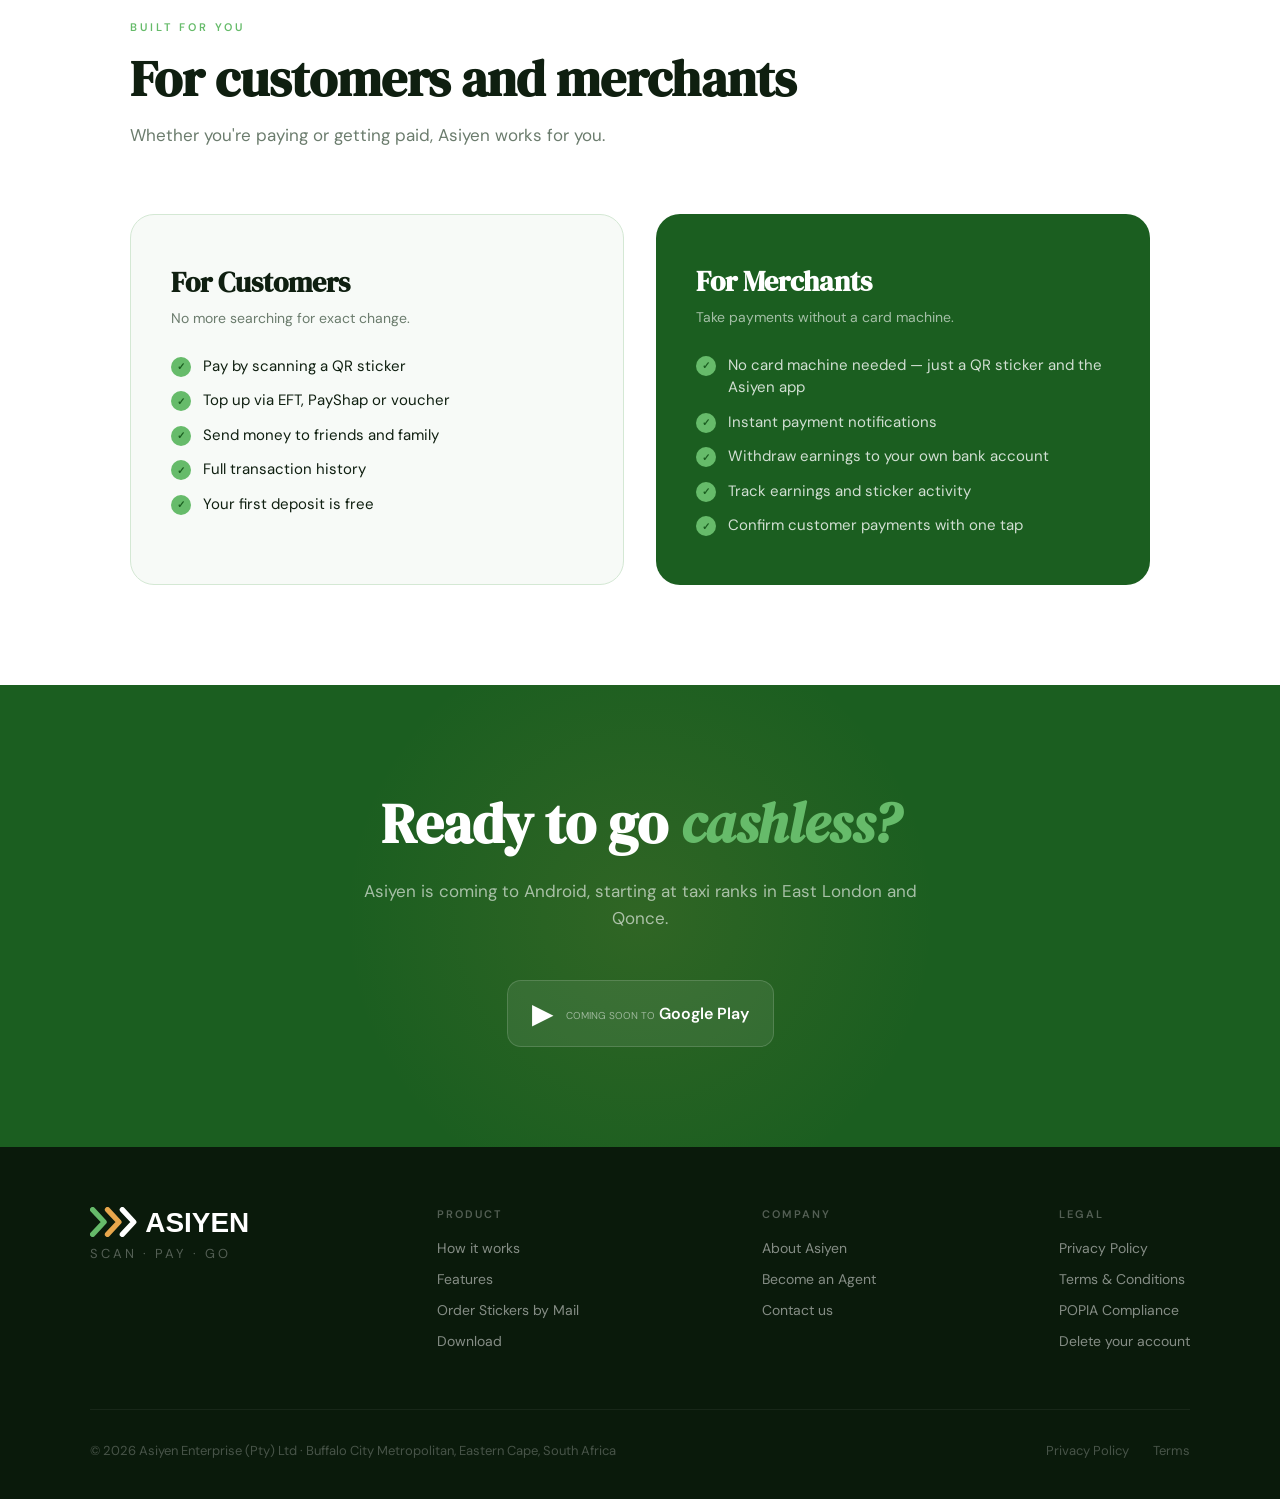
==== commit 1cbe2ce1: "Vendor-neutral wording: headline, steps, who-it's-for, order page, /pay title, privacy and T&Cs (far" ====
--- a/index.html
+++ b/index.html
@@ -4,7 +4,7 @@
   <meta charset="UTF-8"/>
   <meta name="viewport" content="width=device-width, initial-scale=1.0"/>
   <title>Asiyen — Scan. Pay. Go.</title>
-  <meta name="description" content="Asiyen is a digital wallet for South Africa's informal economy. Pay your taxi fare instantly by scanning a QR sticker. No cash needed."/>
+  <meta name="description" content="Asiyen is a digital wallet for South Africa's informal economy. Scan to pay. Taxis, stalls, spazas. No cash needed."/>
   <link rel="preconnect" href="https://fonts.googleapis.com"/>
   <link href="https://fonts.googleapis.com/css2?family=DM+Serif+Display:ital@0;1&family=DM+Sans:wght@300;400;500;600&display=swap" rel="stylesheet"/>
   <style>
@@ -914,7 +914,7 @@
     <div class="hero-inner">
       <div class="hero-content">
         <div class="hero-tag">Coming soon to East London and Qonce</div>
-        <h1>Pay your taxi fare <em>instantly</em></h1>
+        <h1>Scan to pay. <em>Taxis, stalls, spazas.</em></h1>
         <p class="hero-sub">Asiyen is a digital wallet built for South Africa's informal economy. Scan a sticker. Pay in seconds. No cash needed.</p>
         <div class="hero-actions">
           <a href="#download" class="btn-primary">
@@ -953,7 +953,7 @@
               <div class="phone-tx-label">RECENT PAYMENTS</div>
               <div class="phone-tx">
                 <div>
-                  <div class="phone-tx-name">Taxi Payment</div>
+                  <div class="phone-tx-name">Taxi</div>
                   <div class="phone-tx-info">Today · STK00001</div>
                 </div>
                 <div class="phone-tx-amount neg">- R15</div>
@@ -967,7 +967,7 @@
               </div>
               <div class="phone-tx">
                 <div>
-                  <div class="phone-tx-name">Taxi Payment</div>
+                  <div class="phone-tx-name">Spaza</div>
                   <div class="phone-tx-info">Mon · STK00003</div>
                 </div>
                 <div class="phone-tx-amount neg">- R20</div>
@@ -998,7 +998,7 @@
             <div class="qr-cell" style="background:white;"></div>
             <div class="qr-cell" style="background:#1B5E20;"></div>
           </div>
-          <div class="sticker-label">Scan to pay fare</div>
+          <div class="sticker-label">Scan to pay</div>
           <div class="sticker-serial">STK00001</div>
         </div>
       </div>
@@ -1021,13 +1021,13 @@
           <div class="step-number">02</div>
           <div class="step-icon">📷</div>
           <h3>Scan the sticker</h3>
-          <p>When you board your taxi, open Asiyen and scan the QR sticker on the seat or window. Enter your fare amount.</p>
+          <p>Find the Asiyen sticker at the taxi or stall. Enter the amount.</p>
         </div>
         <div class="step">
           <div class="step-number">03</div>
           <div class="step-icon">✅</div>
           <h3>Payment confirmed</h3>
-          <p>Your wallet is debited instantly. The driver receives a notification. Both parties get a transaction record.</p>
+          <p>Your wallet is debited instantly. The merchant receives a notification. Both parties get a transaction record.</p>
         </div>
       </div>
     </div>
@@ -1084,7 +1084,7 @@
         <div class="feature-card">
           <div class="feature-icon">🧾</div>
           <h3>Ping confirmation</h3>
-          <p>Every fare sends the merchant a ping. They tap once to confirm it, so both sides have a verified payment record.</p>
+          <p>Every payment sends the merchant a ping. They tap once to confirm it, so both sides have a verified payment record.</p>
         </div>
       </div>
     </div>
@@ -1093,13 +1093,13 @@
   <section id="who" class="who-section">
     <div class="section-tag">Built for you</div>
     <h2 class="section-title">For customers and merchants</h2>
-    <p class="section-sub">Whether you're catching a taxi or running one, Asiyen works for you.</p>
+    <p class="section-sub">Whether you're paying or getting paid, Asiyen works for you.</p>
     <div class="who-grid">
       <div class="who-card customer">
         <h3>For Customers</h3>
         <p class="who-sub">No more searching for exact change.</p>
         <ul class="who-list">
-          <li><span class="check">✓</span> Pay taxi fares by scanning a QR sticker</li>
+          <li><span class="check">✓</span> Pay by scanning a QR sticker</li>
           <li><span class="check">✓</span> Top up via EFT, PayShap or voucher</li>
           <li><span class="check">✓</span> Send money to friends and family</li>
           <li><span class="check">✓</span> Full transaction history</li>
@@ -1108,7 +1108,7 @@
       </div>
       <div class="who-card merchant">
         <h3>For Merchants</h3>
-        <p class="who-sub">Take fares without a card machine.</p>
+        <p class="who-sub">Take payments without a card machine.</p>
         <ul class="who-list">
           <li><span class="check">✓</span> No card machine needed — just a QR sticker and the Asiyen app</li>
           <li><span class="check">✓</span> Instant payment notifications</li>
@@ -1201,7 +1201,7 @@
     <tr style="border-bottom:1px solid var(--border);"><td style="padding:10px 0;">Pack of 10 <span style="color:var(--muted);">(R40 each)</span></td><td style="padding:10px 0; text-align:right; font-weight:600;">R400</td></tr>
     <tr><td style="padding:10px 0;">Delivery by Paxi, once per order</td><td style="padding:10px 0; text-align:right; font-weight:600;">R60</td></tr>
   </table>
-  <p style="font-size:14px;">Packs of 5 and 10 are for taxi owners with several vehicles.</p>
+  <p style="font-size:14px;">Packs of 5 and 10 are for owners with several taxis or stalls.</p>
 
   <h2>How it works</h2>
   <ol style="padding-left: 20px; color: var(--muted); font-size: 16px; line-height: 1.8;">
